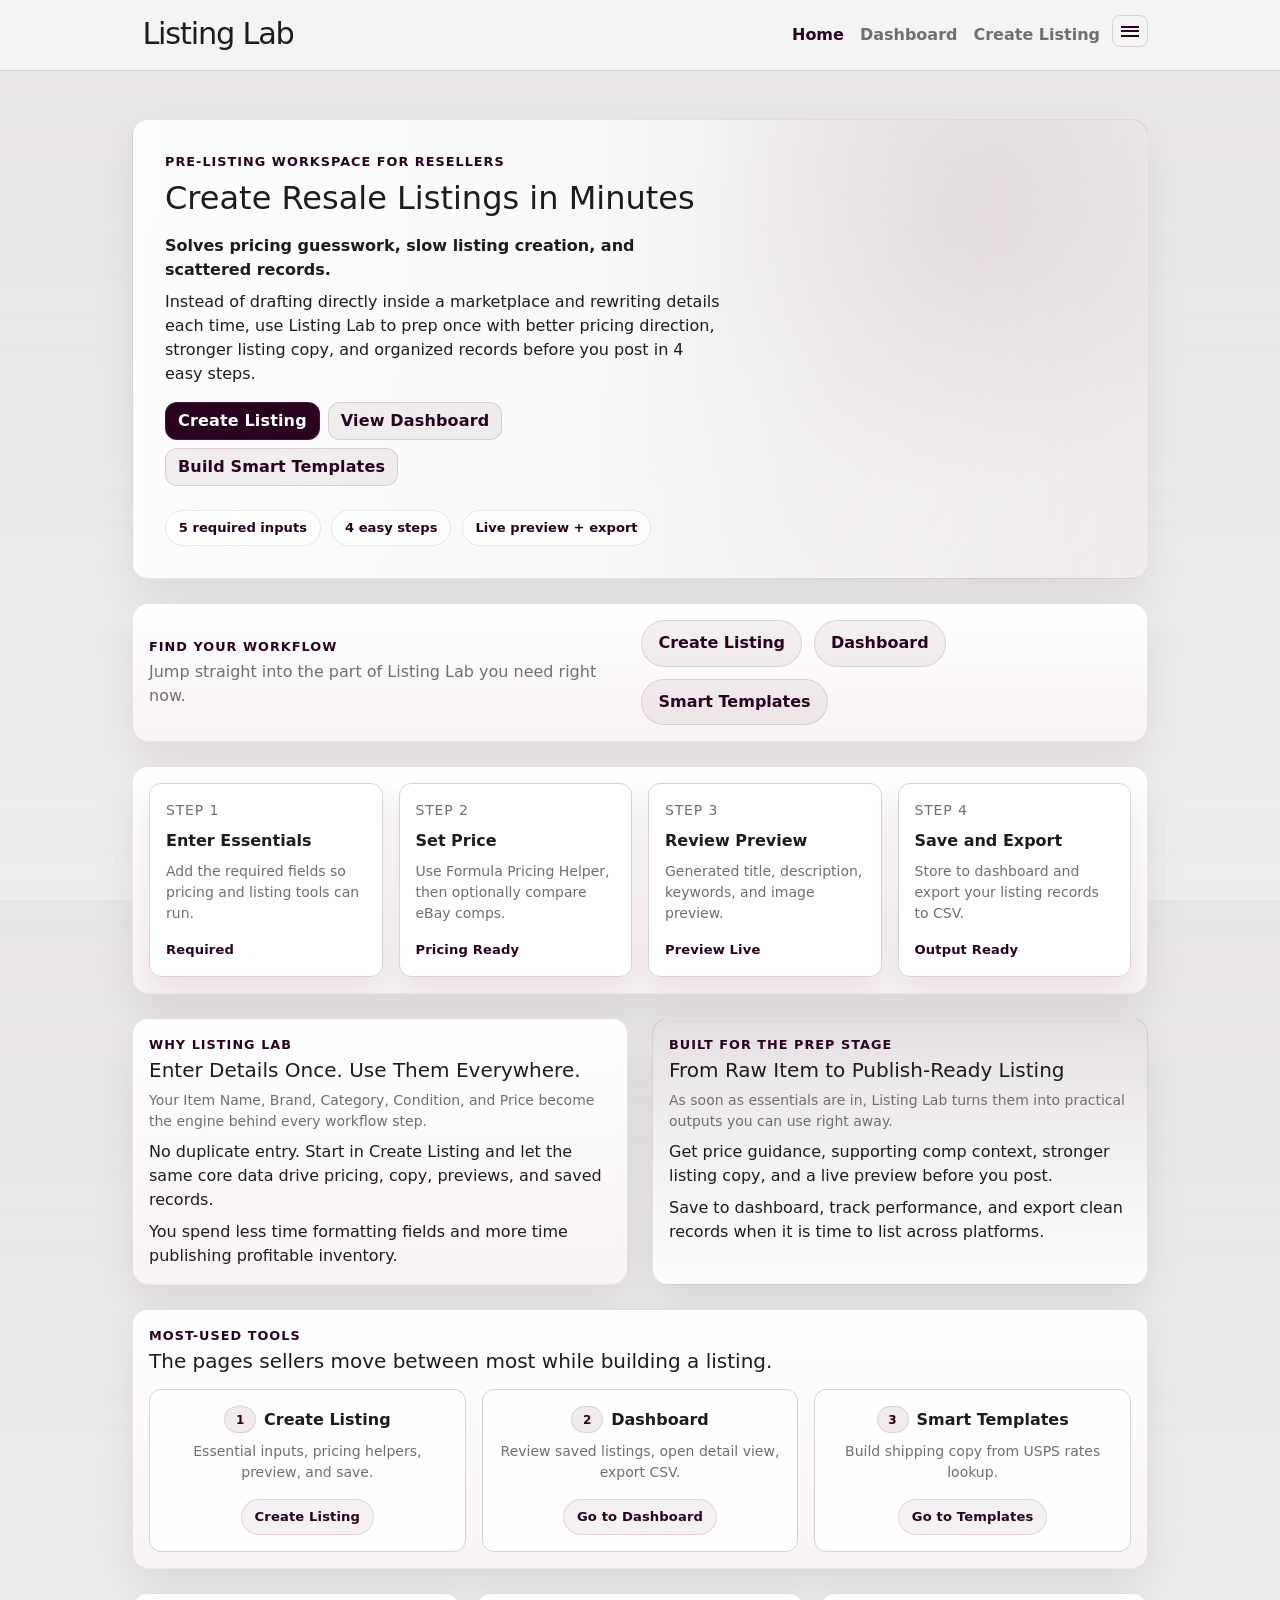
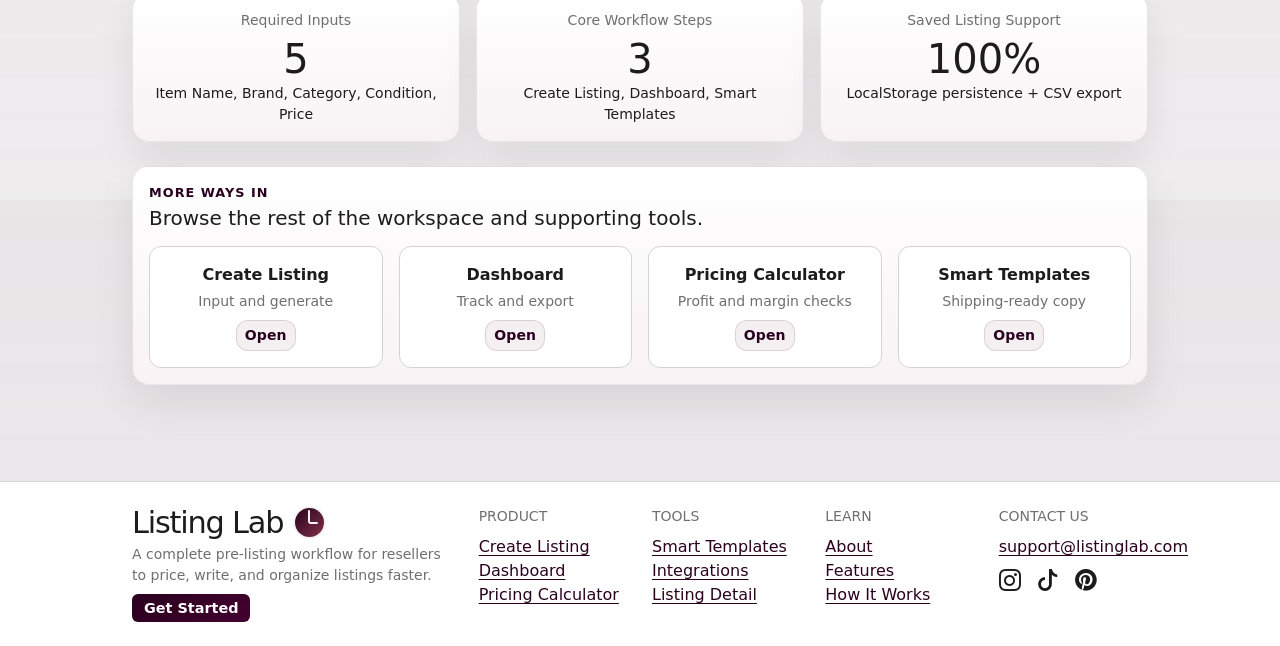
==== index.html @ 970cbafa "styling tweaks" ====
<!doctype html>
<html lang="en">
<head>
  <meta charset="utf-8" />
  <meta name="viewport" content="width=device-width, initial-scale=1" />
  <title>Listing Lab</title>
  <link
    href="https://cdn.jsdelivr.net/npm/bootstrap@5.3.3/dist/css/bootstrap.min.css"
    rel="stylesheet"
    integrity="sha384-QWTKZyjpPEjISv5WaRU9OFeRpok6YctnYmDr5pNlyT2bRjXh0JMhjY6hW+ALEwIH"
    crossorigin="anonymous"
  />
  <link rel="stylesheet" href="https://cdn.jsdelivr.net/npm/bootstrap-icons@1.11.3/font/bootstrap-icons.min.css" />
  <link rel="stylesheet" href="styles.css" />
</head>
<body class="home-page">
  <a class="skip-link" href="#main-content">Skip to main content</a>

  <nav class="navbar navbar-expand-lg bg-white border-bottom sticky-top">
    <div class="container">
      <button
        class="navbar-toggler"
        type="button"
        data-bs-toggle="collapse"
        data-bs-target="#primaryNav"
        aria-controls="primaryNav"
        aria-expanded="false"
        aria-label="Toggle navigation"
      >
        <span class="navbar-toggler-icon"></span>
      </button>
      <a class="navbar-brand" href="index.html" aria-label="Listing Lab home">
        <span class="brand-wordmark">Listing Lab</span>
      </a>
      <div class="collapse navbar-collapse" id="primaryNav">
        <ul class="navbar-nav ms-auto mb-2 mb-lg-0">
          <li class="nav-item"><a class="nav-link active" aria-current="page" href="index.html">Home</a></li>
          <li class="nav-item"><a class="nav-link" href="dashboard.html">Dashboard</a></li>
          <li class="nav-item"><a class="nav-link" href="new-listing.html">Create Listing</a></li>
          <li class="nav-item dropdown">
            <a class="nav-link dropdown-toggle menu-toggle" href="#" role="button" data-bs-toggle="dropdown" aria-expanded="false" aria-label="Open more pages" title="More pages">&#9776;</a>
            <ul class="dropdown-menu dropdown-menu-end">
              <li><a class="dropdown-item" href="about.html">About</a></li>
              <li><a class="dropdown-item" href="features.html">Features</a></li>
              <li><a class="dropdown-item" href="how-it-works.html">How It Works</a></li>
              <li><a class="dropdown-item" href="pricing.html">Pricing</a></li>
              <li><a class="dropdown-item" href="templates.html">Templates</a></li>
              <li><a class="dropdown-item" href="integrations.html">Integrations</a></li>
            </ul>
          </li>
        </ul>
      </div>
    </div>
  </nav>

  <main id="main-content" class="container py-4 py-md-5">
    <section class="card home-hero mb-4">
      <div class="card-body home-hero__body">
        <p class="home-hero__eyebrow mb-2">Pre-listing workspace for resellers</p>
        <h1 class="h2 mb-3">Create Resale Listings in Minutes</h1>
        <p class="fw-semibold mb-2">
          Solves pricing guesswork, slow listing creation, and scattered records.
        </p>
        <p class="mb-3">
          Instead of drafting directly inside a marketplace and rewriting details each time, use Listing Lab to prep once with better pricing direction, stronger listing copy, and organized records before you post in 4 easy steps.
        </p>
        <div class="d-flex flex-wrap gap-2">
          <a class="btn btn-dark" href="new-listing.html">Create Listing</a>
          <a class="btn btn-outline-secondary" href="dashboard.html">View Dashboard</a>
          <a class="btn btn-outline-secondary" href="templates.html">Build Smart Templates</a>
        </div>
        <div class="home-hero__meta mt-4">
          <span>5 required inputs</span>
          <span>4 easy steps</span>
          <span>Live preview + export</span>
        </div>
      </div>
    </section>

    <section class="card home-panel home-discover mb-4">
      <div class="card-body">
        <div class="d-flex flex-column flex-lg-row align-items-lg-center justify-content-between gap-3">
          <div>
            <p class="home-section-kicker mb-1">Find your workflow</p>
            <p class="mb-0 text-secondary">Jump straight into the part of Listing Lab you need right now.</p>
          </div>
          <div class="home-discover__links">
            <a class="home-discover__pill" href="new-listing.html">Create Listing</a>
            <a class="home-discover__pill" href="dashboard.html">Dashboard</a>
            <a class="home-discover__pill" href="templates.html">Smart Templates</a>
          </div>
        </div>
      </div>
    </section>

    <section class="card home-panel mb-4">
      <div class="card-body">
        <div class="row g-3 align-items-stretch">
          <div class="col-12 col-lg-3">
            <div class="home-workflow-card border rounded p-3 h-100 d-flex flex-column">
              <p class="home-workflow-kicker small text-secondary mb-2">Step 1</p>
              <p class="fw-semibold mb-2">Enter Essentials</p>
              <p class="small text-secondary mb-3">Add the required fields so pricing and listing tools can run.</p>
              <div class="home-workflow-note mt-auto" aria-label="Step 1 completion">
                <span>Required</span>
              </div>
            </div>
          </div>
          <div class="col-12 col-lg-3">
            <div class="home-workflow-card border rounded p-3 h-100 d-flex flex-column">
              <p class="home-workflow-kicker small text-secondary mb-2">Step 2</p>
              <p class="fw-semibold mb-2">Set Price</p>
              <p class="small text-secondary mb-3">Use Formula Pricing Helper, then optionally compare eBay comps.</p>
              <div class="home-workflow-note mt-auto" aria-label="Step 2 completion">
                <span>Pricing Ready</span>
              </div>
            </div>
          </div>
          <div class="col-12 col-lg-3">
            <div class="home-workflow-card border rounded p-3 h-100 d-flex flex-column">
              <p class="home-workflow-kicker small text-secondary mb-2">Step 3</p>
              <p class="fw-semibold mb-2">Review Preview</p>
              <p class="small text-secondary mb-3">Generated title, description, keywords, and image preview.</p>
              <div class="home-workflow-note mt-auto" aria-label="Step 3 completion">
                <span>Preview Live</span>
              </div>
            </div>
          </div>
          <div class="col-12 col-lg-3">
            <div class="home-workflow-card border rounded p-3 h-100 d-flex flex-column">
              <p class="home-workflow-kicker small text-secondary mb-2">Step 4</p>
              <p class="fw-semibold mb-2">Save and Export</p>
              <p class="small text-secondary mb-3">Store to dashboard and export your listing records to CSV.</p>
              <div class="home-workflow-note mt-auto" aria-label="Step 4 completion">
                <span>Output Ready</span>
              </div>
            </div>
          </div>
        </div>
      </div>
    </section>

    <section class="row g-4 mb-4">
      <div class="col-12 col-lg-6">
        <div class="card home-panel h-100">
          <div class="card-body">
            <p class="home-section-kicker mb-1">Why Listing Lab</p>
            <p class="h5 mb-2">Enter Details Once. Use Them Everywhere.</p>
            <p class="small text-secondary mb-2">Your Item Name, Brand, Category, Condition, and Price become the engine behind every workflow step.</p>
            <p class="mb-2">
              No duplicate entry. Start in Create Listing and let the same core data drive pricing, copy, previews, and saved records.
            </p>
            <p class="mb-0">
              You spend less time formatting fields and more time publishing profitable inventory.
            </p>
          </div>
        </div>
      </div>
      <div class="col-12 col-lg-6">
        <div class="card home-panel home-story h-100">
          <div class="card-body">
            <p class="home-section-kicker mb-1">Built for the prep stage</p>
            <p class="h5 mb-2">From Raw Item to Publish-Ready Listing</p>
            <p class="small text-secondary mb-2">As soon as essentials are in, Listing Lab turns them into practical outputs you can use right away.</p>
            <p class="mb-2">
              Get price guidance, supporting comp context, stronger listing copy, and a live preview before you post.
            </p>
            <p class="mb-0">
              Save to dashboard, track performance, and export clean records when it is time to list across platforms.
            </p>
          </div>
        </div>
      </div>
    </section>

    <section class="card home-panel mb-4">
      <div class="card-body">
        <div class="d-flex flex-column flex-lg-row align-items-lg-end justify-content-between gap-3 mb-3">
          <div>
            <p class="home-section-kicker mb-1">Most-used tools</p>
            <p class="h5 mb-0">The pages sellers move between most while building a listing.</p>
          </div>
        </div>
        <div class="row g-3">
          <div class="col-12 col-md-4">
            <div class="home-step-card border rounded p-3 h-100 d-flex flex-column">
              <div class="d-flex align-items-center gap-2 mb-2">
                <span class="home-step-badge badge rounded-pill">1</span>
                <p class="fw-semibold mb-0">Create Listing</p>
              </div>
              <p class="small text-secondary mb-3">Essential inputs, pricing helpers, preview, and save.</p>
              <a class="home-step-status mt-auto" href="new-listing.html">Create Listing</a>
            </div>
          </div>
          <div class="col-12 col-md-4">
            <div class="home-step-card border rounded p-3 h-100 d-flex flex-column">
              <div class="d-flex align-items-center gap-2 mb-2">
                <span class="home-step-badge badge rounded-pill">2</span>
                <p class="fw-semibold mb-0">Dashboard</p>
              </div>
              <p class="small text-secondary mb-3">Review saved listings, open detail view, export CSV.</p>
              <a class="home-step-status mt-auto" href="dashboard.html">Go to Dashboard</a>
            </div>
          </div>
          <div class="col-12 col-md-4">
            <div class="home-step-card border rounded p-3 h-100 d-flex flex-column">
              <div class="d-flex align-items-center gap-2 mb-2">
                <span class="home-step-badge badge rounded-pill">3</span>
                <p class="fw-semibold mb-0">Smart Templates</p>
              </div>
              <p class="small text-secondary mb-3">Build shipping copy from USPS rates lookup.</p>
              <a class="home-step-status mt-auto" href="templates.html">Go to Templates</a>
            </div>
          </div>
        </div>
      </div>
    </section>

    <section class="row g-3 mb-4">
      <div class="col-12 col-md-4">
        <div class="card home-panel h-100 text-center">
          <div class="card-body">
            <p class="small text-secondary mb-1">Required Inputs</p>
            <p class="display-6 mb-0">5</p>
            <p class="small mb-0">Item Name, Brand, Category, Condition, Price</p>
          </div>
        </div>
      </div>
      <div class="col-12 col-md-4">
        <div class="card home-panel h-100 text-center">
          <div class="card-body">
            <p class="small text-secondary mb-1">Core Workflow Steps</p>
            <p class="display-6 mb-0">3</p>
            <p class="small mb-0">Create Listing, Dashboard, Smart Templates</p>
          </div>
        </div>
      </div>
      <div class="col-12 col-md-4">
        <div class="card home-panel h-100 text-center">
          <div class="card-body">
            <p class="small text-secondary mb-1">Saved Listing Support</p>
            <p class="display-6 mb-0">100%</p>
            <p class="small mb-0">LocalStorage persistence + CSV export</p>
          </div>
        </div>
      </div>
    </section>

    <section class="card home-panel mb-4">
      <div class="card-body">
        <div class="d-flex flex-column flex-lg-row align-items-lg-end justify-content-between gap-3 mb-3">
          <div>
            <p class="home-section-kicker mb-1">More ways in</p>
            <p class="h5 mb-0">Browse the rest of the workspace and supporting tools.</p>
          </div>
        </div>
        <div class="row g-3 text-center">
          <div class="col-12 col-md-3">
            <div class="home-tool-card border rounded p-3 h-100">
              <p class="fw-semibold mb-1">Create Listing</p>
              <p class="small text-secondary mb-2">Input and generate</p>
              <a class="home-tool-card__cta btn btn-sm btn-outline-dark" href="new-listing.html">Open</a>
            </div>
          </div>
          <div class="col-12 col-md-3">
            <div class="home-tool-card border rounded p-3 h-100">
              <p class="fw-semibold mb-1">Dashboard</p>
              <p class="small text-secondary mb-2">Track and export</p>
              <a class="home-tool-card__cta btn btn-sm btn-outline-dark" href="dashboard.html">Open</a>
            </div>
          </div>
          <div class="col-12 col-md-3">
            <div class="home-tool-card border rounded p-3 h-100">
              <p class="fw-semibold mb-1">Pricing Calculator</p>
              <p class="small text-secondary mb-2">Profit and margin checks</p>
              <a class="home-tool-card__cta btn btn-sm btn-outline-dark" href="pricing.html">Open</a>
            </div>
          </div>
          <div class="col-12 col-md-3">
            <div class="home-tool-card border rounded p-3 h-100">
              <p class="fw-semibold mb-1">Smart Templates</p>
              <p class="small text-secondary mb-2">Shipping-ready copy</p>
              <a class="home-tool-card__cta btn btn-sm btn-outline-dark" href="templates.html">Open</a>
            </div>
          </div>
        </div>
      </div>
    </section>
  </main>

  <footer class="border-top bg-white py-4 mt-4">
    <div class="container">
      <div class="row g-4">
        <div class="col-12 col-lg-4">
          <p class="footer-brand mb-1">
            <span class="brand-lockup">
              <span class="brand-wordmark">Listing Lab</span>
              <span class="brand-mark" aria-hidden="true"></span>
            </span>
          </p>
          <p class="small text-secondary mb-0">A complete pre-listing workflow for resellers to price, write, and organize listings faster.</p>
          <a class="badge text-bg-dark mt-2 text-decoration-none" href="new-listing.html">Get Started</a>
        </div>
        <div class="col-6 col-lg-2">
          <p class="small text-uppercase text-secondary mb-2">Product</p>
          <ul class="list-unstyled mb-0">
            <li><a href="new-listing.html">Create Listing</a></li>
            <li><a href="dashboard.html">Dashboard</a></li>
            <li><a href="pricing.html">Pricing Calculator</a></li>
          </ul>
        </div>
        <div class="col-6 col-lg-2">
          <p class="small text-uppercase text-secondary mb-2">Tools</p>
          <ul class="list-unstyled mb-0">
            <li><a href="templates.html">Smart Templates</a></li>
            <li><a href="integrations.html">Integrations</a></li>
            <li><a href="listing.html">Listing Detail</a></li>
          </ul>
        </div>
        <div class="col-6 col-lg-2">
          <p class="small text-uppercase text-secondary mb-2">Learn</p>
          <ul class="list-unstyled mb-0">
            <li><a href="about.html">About</a></li>
            <li><a href="features.html">Features</a></li>
            <li><a href="how-it-works.html">How It Works</a></li>
          </ul>
        </div>
        <div class="col-6 col-lg-2">
          <p class="small text-uppercase text-secondary mb-2">Contact Us</p>
          <ul class="list-unstyled mb-0">
            <li><a href="mailto:support@listinglab.com">support@listinglab.com</a></li>
            <li class="fs-4" aria-label="Social media icons (not linked)"><span class="me-3" title="Instagram" aria-label="Instagram"><i class="bi bi-instagram"></i></span><span class="me-3" title="TikTok" aria-label="TikTok"><i class="bi bi-tiktok"></i></span><span title="Pinterest" aria-label="Pinterest"><i class="bi bi-pinterest"></i></span></li>
          </ul>
        </div>
      </div>
    </div>
  </footer>

  <script
    src="https://cdn.jsdelivr.net/npm/bootstrap@5.3.3/dist/js/bootstrap.bundle.min.js"
    integrity="sha384-YvpcrYf0tY3lHB60NNkmXc5s9fDVZLESaAA55NDzOxhy9GkcIdslK1eN7N6jIeHz"
    crossorigin="anonymous"
  ></script>
</body>
</html>
---- styles.css ----
* {
  box-sizing: border-box;
}

html,
body {
  height: 100%;
}

:root {
  --ll-bg: #eeeeee;
  --ll-panel: #f5f5f5;
  --ll-panel-soft: #f0f0f0;
  --ll-text: #1c1c1c;
  --ll-muted: #6f6f6f;
  --ll-line: #d6d2d2;
  --ll-accent: #2a001f;
  --ll-accent-strong: #43012f;
  --ll-warn: #8a5e1f;
  --ll-danger: #8f2e41;
  --ll-radius: 16px;
  --ll-shadow: 0 18px 40px rgba(0, 0, 0, 0.08);
  --bs-primary: #2a001f;
  --bs-primary-rgb: 42, 0, 31;
  --bs-link-color: #2a001f;
  --bs-link-hover-color: #43012f;
  --bs-focus-ring-color: rgba(42, 0, 31, 0.15);
  --bs-border-color: #d6d2d2;
  --bs-secondary-color: #6f6f6f;
  --bs-body-color: #1c1c1c;
  --bs-body-bg: #eeeeee;
  --bs-tertiary-bg: #f0f0f0;
  --bs-secondary-bg: #f5f5f5;
  --bs-emphasis-color: #1c1c1c;
  --bs-body-font-family: system-ui, -apple-system, BlinkMacSystemFont, "Segoe UI", sans-serif;
}

body {
  display: flex;
  flex-direction: column;
  min-height: 100vh;
  margin: 0;
  background: radial-gradient(1200px 800px at 20% 0%, #f7f7f7 0%, var(--ll-bg) 45%);
  color: var(--ll-text);
}

body.home-page {
  background:
    linear-gradient(rgba(238, 238, 238, 0.34), rgba(238, 238, 238, 0.44)),
    linear-gradient(rgba(42, 0, 31, 0.12), rgba(42, 0, 31, 0.08)),
    url("https://images.pexels.com/photos/17293347/pexels-photo-17293347.jpeg?auto=compress&cs=tinysrgb&w=1800") center top / cover fixed no-repeat;
}

main {
  flex: 1 0 auto;
}

body > footer {
  margin-top: auto !important;
}

a {
  color: var(--ll-accent);
  text-underline-offset: 0.16em;
}

a:hover {
  color: var(--ll-accent-strong);
}

.skip-link {
  position: absolute;
  left: 12px;
  top: -48px;
  z-index: 1050;
  padding: 0.5rem 0.75rem;
  background: #111;
  color: #fff;
  text-decoration: none;
  border-radius: 0.5rem;
}

.skip-link:focus {
  top: 12px;
}

.container {
  max-width: 1040px;
}

.brand-lockup {
  display: inline-flex;
  align-items: center;
  gap: 0.6rem;
}

.brand-wordmark {
  color: var(--ll-text);
  font-size: clamp(1.55rem, 1.1rem + 1vw, 2.1rem);
  font-weight: 500;
  line-height: 1;
  letter-spacing: -0.04em;
}

.brand-mark {
  position: relative;
  width: 2.05rem;
  height: 2.05rem;
  flex: 0 0 2.05rem;
  border-radius: 999px;
  border: 2px solid #f4f4f4;
  background: linear-gradient(135deg, var(--ll-accent), #7f3247);
}

.brand-mark::before,
.brand-mark::after {
  content: "";
  position: absolute;
  left: 50%;
  bottom: 50%;
  transform-origin: bottom center;
  background: #f4f4f4;
  border-radius: 999px;
}

.brand-mark::before {
  width: 2px;
  height: 0.78rem;
  transform: translateX(-50%);
}

.brand-mark::after {
  width: 2px;
  height: 0.56rem;
  transform: translateX(-50%) rotate(90deg);
}

.footer-brand {
  margin-bottom: 0;
}

.footer-brand .brand-wordmark {
  font-size: 1.9rem;
}

.navbar {
  background: rgba(245, 245, 245, 0.9) !important;
  backdrop-filter: blur(10px);
  border-bottom-color: var(--ll-line) !important;
  box-shadow: none;
}

.navbar .container {
  padding-top: 0.35rem;
  padding-bottom: 0.35rem;
}

.navbar .navbar-brand {
  color: var(--ll-text);
  text-decoration: none;
  margin-left: 0.65rem;
}

.navbar .nav-link {
  color: var(--ll-muted);
  font-weight: 600;
}

.navbar .nav-link:hover,
.navbar .nav-link:focus {
  color: var(--ll-accent);
}

.navbar .nav-link.active,
.navbar .nav-link.show,
.navbar .nav-link[aria-current="page"] {
  color: var(--ll-accent) !important;
}

.navbar-toggler {
  border-color: var(--ll-line);
  border-radius: 12px;
  padding: 0.45rem 0.65rem;
  margin-right: 0.65rem;
  margin-left: 0;
}

.navbar-toggler:focus {
  box-shadow: 0 0 0 0.22rem rgba(74, 15, 30, 0.12);
}

.dropdown-menu {
  border: 1px solid var(--ll-line);
  border-radius: 12px;
  padding: 0.55rem;
  background: #ffffff;
  box-shadow: var(--ll-shadow);
}

.dropdown-item {
  border-radius: 10px;
  color: var(--ll-text);
  font-weight: 500;
  padding: 0.55rem 0.75rem;
}

.dropdown-item:hover,
.dropdown-item:focus,
.navbar .dropdown-item.active,
.navbar .dropdown-item:active {
  color: var(--ll-accent);
  background: rgba(74, 15, 30, 0.06);
}

.card,
.table-responsive,
.accordion-item,
.list-group,
.modal-content {
  border: 1px solid var(--ll-line);
  border-radius: var(--ll-radius);
  background: #ffffff;
  box-shadow: var(--ll-shadow);
}

.card {
  overflow: hidden;
}

.home-hero {
  position: relative;
  min-height: 25rem;
  border-color: rgba(74, 15, 30, 0.1);
  background:
    linear-gradient(90deg, rgba(255, 255, 255, 0.94) 0%, rgba(255, 255, 255, 0.86) 46%, rgba(255, 255, 255, 0.52) 70%, rgba(255, 255, 255, 0.2) 100%),
    radial-gradient(circle at 82% 22%, rgba(74, 15, 30, 0.12) 0%, rgba(74, 15, 30, 0) 30%),
    linear-gradient(120deg, rgba(42, 0, 31, 0.12) 54%, rgba(42, 0, 31, 0.04) 78%, rgba(42, 0, 31, 0) 100%),
    url("https://images.pexels.com/photos/8989864/pexels-photo-8989864.jpeg?auto=compress&cs=tinysrgb&w=1200") right 4% center / 34% auto no-repeat,
    url("https://images.pexels.com/photos/29854185/pexels-photo-29854185.jpeg?auto=compress&cs=tinysrgb&w=1200") right 31% bottom 18% / 12% auto no-repeat,
    linear-gradient(135deg, #f7f7f7 0%, #ece7e6 100%);
}

.home-hero__body {
  position: relative;
  z-index: 1;
  display: flex;
  flex-direction: column;
  justify-content: center;
  min-height: 25rem;
  max-width: 39rem;
  padding: 2rem;
}

.home-hero__eyebrow,
.home-section-kicker {
  color: var(--ll-accent);
  font-size: 0.8rem;
  font-weight: 700;
  letter-spacing: 0.08em;
  text-transform: uppercase;
}

.home-hero__meta {
  display: flex;
  flex-wrap: wrap;
  gap: 0.65rem;
}

.home-hero__meta span {
  display: inline-flex;
  align-items: center;
  padding: 0.45rem 0.8rem;
  border-radius: 999px;
  background: rgba(255, 255, 255, 0.78);
  border: 1px solid rgba(74, 15, 30, 0.1);
  color: var(--ll-accent);
  font-size: 0.82rem;
  font-weight: 600;
}

.home-panel {
  background: linear-gradient(180deg, rgba(255, 255, 255, 0.97) 0%, rgba(248, 242, 244, 0.97) 100%) !important;
  border-color: rgba(74, 15, 30, 0.1);
}

.home-discover__links {
  display: flex;
  flex-wrap: wrap;
  gap: 0.75rem;
}

.home-discover__pill {
  display: inline-flex;
  align-items: center;
  justify-content: center;
  min-height: 2.5rem;
  padding: 0.65rem 1rem;
  border-radius: 999px;
  background: rgba(74, 15, 30, 0.06);
  border: 1px solid rgba(74, 15, 30, 0.12);
  color: var(--ll-accent);
  font-weight: 600;
  text-decoration: none;
}

.home-discover__pill:hover,
.home-discover__pill:focus {
  background: rgba(74, 15, 30, 0.1);
  color: var(--ll-accent-strong);
}

.home-story {
  background:
    linear-gradient(180deg, rgba(255, 255, 255, 0.28) 0%, rgba(255, 255, 255, 0.9) 100%),
    linear-gradient(rgba(42, 0, 31, 0.08), rgba(42, 0, 31, 0.04)),
    url("https://images.pexels.com/photos/8989864/pexels-photo-8989864.jpeg?auto=compress&cs=tinysrgb&w=1200") center center / cover no-repeat !important;
}

.home-workflow-card {
  background: rgba(255, 255, 255, 0.96) !important;
  border-color: rgba(74, 15, 30, 0.12) !important;
  box-shadow: 0 14px 28px rgba(74, 15, 30, 0.08);
}

.home-workflow-kicker {
  letter-spacing: 0.06em;
  text-transform: uppercase;
}

.home-workflow-note {
  color: var(--ll-accent);
  font-size: 0.82rem;
  font-weight: 600;
  letter-spacing: 0.01em;
}

.home-step-card {
  background: rgba(255, 255, 255, 0.9) !important;
  text-align: center;
  align-items: center;
}

.home-step-badge {
  min-width: 2rem;
  padding: 0.4rem 0.65rem;
  background: rgba(74, 15, 30, 0.08) !important;
  color: var(--ll-accent) !important;
  border: 1px solid rgba(74, 15, 30, 0.12);
}

.home-step-status {
  display: inline-flex;
  align-items: center;
  align-self: center;
  min-height: 2rem;
  padding: 0.45rem 0.8rem;
  border-radius: 999px;
  border: 1px solid rgba(74, 15, 30, 0.12);
  background: rgba(74, 15, 30, 0.05);
  color: var(--ll-accent);
  font-size: 0.82rem;
  font-weight: 600;
  letter-spacing: 0.01em;
  text-decoration: none;
}

.card .border,
.border.rounded,
.rounded.border {
  border-color: var(--ll-line) !important;
  border-radius: 12px !important;
  background: #ffffff;
  transition: background-color 0.18s ease, border-color 0.18s ease, box-shadow 0.18s ease, transform 0.18s ease;
}

.card .border:hover,
.card .border:focus-within,
.border.rounded:hover,
.border.rounded:focus-within,
.rounded.border:hover,
.rounded.border:focus-within {
  background: rgba(74, 15, 30, 0.04);
  border-color: rgba(74, 15, 30, 0.14) !important;
  box-shadow: 0 10px 24px rgba(74, 15, 30, 0.06);
}

.card.bg-light,
.bg-light {
  background: var(--ll-panel-soft) !important;
}

.btn {
  border-radius: 12px;
  font-weight: 700;
  letter-spacing: 0.01em;
}

.btn-dark,
.btn-primary {
  border: 1px solid rgba(255, 255, 255, 0.1);
  background: var(--ll-accent);
  color: #ffffff;
}

.btn-dark:hover,
.btn-dark:focus,
.btn-primary:hover,
.btn-primary:focus {
  background: var(--ll-accent-strong);
  border-color: var(--ll-accent-strong);
  color: #ffffff;
}

.btn-outline-secondary,
.btn-outline-dark,
.btn-outline-primary {
  background: rgba(74, 15, 30, 0.06);
  color: var(--ll-accent);
  border-color: rgba(74, 15, 30, 0.14);
}

.btn-outline-secondary:hover,
.btn-outline-secondary:focus,
.btn-outline-dark:hover,
.btn-outline-dark:focus,
.btn-outline-primary:hover,
.btn-outline-primary:focus {
  background: rgba(74, 15, 30, 0.1);
  color: var(--ll-accent-strong);
  border-color: rgba(74, 15, 30, 0.2);
}

.badge.text-bg-dark {
  background: linear-gradient(135deg, var(--ll-accent), var(--ll-accent-strong)) !important;
}

.badge.text-bg-light {
  background: #ffffff !important;
  color: var(--ll-text) !important;
  border-color: var(--ll-line) !important;
}

.form-control,
.form-select {
  border: 1px solid var(--ll-line);
  border-radius: 12px;
  background: #ffffff;
  color: var(--ll-text);
  padding-top: 0.72rem;
  padding-bottom: 0.72rem;
}

#listingForm .form-label {
  color: var(--ll-accent);
}

.form-control::placeholder {
  color: #8a8686;
}

.form-control.is-filled,
.form-select.is-filled,
textarea.form-control.is-filled {
  background: var(--ll-panel);
  color: var(--ll-text);
}

.form-control:focus,
.form-select:focus {
  border-color: rgba(42, 0, 31, 0.35);
  box-shadow: 0 0 0 4px rgba(42, 0, 31, 0.08);
  background: #ffffff;
}

input:-webkit-autofill,
input:-webkit-autofill:hover,
input:-webkit-autofill:focus,
textarea:-webkit-autofill,
textarea:-webkit-autofill:hover,
textarea:-webkit-autofill:focus,
select:-webkit-autofill,
select:-webkit-autofill:hover,
select:-webkit-autofill:focus {
  -webkit-text-fill-color: var(--ll-text);
  -webkit-box-shadow: 0 0 0 1000px var(--ll-panel) inset;
  transition: background-color 9999s ease-out 0s;
}

.form-text,
.text-secondary,
.small.text-secondary {
  color: var(--ll-muted) !important;
}

.text-danger {
  color: var(--ll-danger) !important;
}

.progress {
  background: rgba(0, 0, 0, 0.08);
  border-radius: 999px;
}

.progress-bar {
  background: linear-gradient(90deg, var(--ll-accent), var(--ll-accent-strong));
}

#completenessBarTrack {
  height: 1.05rem;
  border: 1px solid var(--ll-line);
  background-color: #f1f3f5;
}

#completenessBar {
  background:
    linear-gradient(90deg, #2a001f 0%, #43012f 45%, #5a1b56 78%, #7a4fb6 100%);
  box-shadow:
    inset 0 1px 0 rgba(255, 255, 255, 0.22),
    0 0 18px rgba(90, 27, 86, 0.18);
}

.table {
  --bs-table-bg: transparent;
  --bs-table-striped-bg: rgba(74, 15, 30, 0.035);
  --bs-table-hover-bg: rgba(74, 15, 30, 0.06);
  margin-bottom: 0;
}

.table thead th {
  border-bottom-color: var(--ll-line);
  color: var(--ll-muted);
  font-size: 0.78rem;
  font-weight: 700;
  letter-spacing: 0.04em;
  text-transform: uppercase;
}

.table td,
.table th {
  border-color: var(--ll-line);
}

footer {
  background: transparent !important;
  border-top-color: transparent !important;
}

footer .badge.text-bg-dark {
  font-size: 0.9rem;
  padding: 0.45rem 0.75rem;
}

footer li[aria-label="Social media icons (not linked)"] {
  font-size: 1.35rem !important;
  margin-top: 0.35rem;
}

.placeholder-photo {
  position: relative;
  width: 100%;
  min-height: 190px;
  border: 1px dashed rgba(122, 31, 51, 0.35);
  border-radius: 12px;
  background: rgba(122, 31, 51, 0.06);
  display: flex;
  align-items: center;
  justify-content: center;
  overflow: hidden;
}

.placeholder-photo img {
  width: 100%;
  height: 100%;
  object-fit: cover;
}

.preview-guide-image {
  display: block;
  width: 100%;
  height: 100%;
  object-fit: cover;
  filter: grayscale(100%);
}

.placeholder-photo.has-image .preview-initials,
.placeholder-photo.has-image .preview-guide-image,
.placeholder-photo.has-image .preview-guidance {
  display: none;
}

.preview-initials {
  display: inline-flex;
  align-items: center;
  justify-content: center;
  min-width: 56px;
  height: 56px;
  border-radius: 999px;
  font-weight: 700;
  background: linear-gradient(135deg, var(--ll-accent), #7f3247);
  color: #fff;
}

.preview-guidance {
  position: absolute;
  bottom: 0.4rem;
  left: 0.5rem;
  right: 0.5rem;
  font-size: 0.75rem;
  color: var(--ll-muted);
  text-align: center;
}

.preview-guidance-wrap {
  position: relative;
  width: 100%;
  height: 100%;
  padding: 0.55rem 0.8rem;
  display: flex;
  flex-direction: column;
  justify-content: center;
  align-items: center;
}

.preview-guidance-title {
  position: relative;
  z-index: 1;
  text-align: center;
  font-weight: 700;
  font-size: 1.25rem;
  color: var(--ll-text);
}

.preview-guidance-list {
  position: relative;
  z-index: 1;
  width: 100%;
  max-width: 320px;
  margin: 0 auto;
  padding-left: 0;
  list-style-position: inside;
  color: #495057;
  font-size: 0.95rem;
  line-height: 1.35;
  text-align: center;
}

.preview-guidance-icon {
  position: absolute;
  inset: 0;
  display: flex;
  align-items: center;
  justify-content: center;
  width: 100%;
  height: 100%;
  font-size: clamp(9rem, 30vw, 16rem);
  line-height: 1;
  color: var(--ll-accent);
  opacity: 0.06;
  pointer-events: none;
}

.preview-photo-grid {
  display: grid;
  grid-template-columns: 1fr !important;
  gap: 0.5rem;
  width: 100%;
}

.preview-photo-grid .placeholder-photo {
  width: 100%;
  min-width: 100%;
  max-width: 100%;
  flex: 0 0 100%;
}

pre {
  white-space: pre-wrap;
  word-break: break-word;
}

#exportPreview {
  min-height: 300px;
  background: var(--ll-panel-soft);
  color: var(--ll-text);
}

.navbar .menu-toggle {
  position: relative;
  display: inline-flex;
  align-items: center;
  justify-content: center;
  width: 2.25rem;
  height: 2rem;
  font-size: 0;
  line-height: 1;
  color: transparent;
  border: 1px solid var(--ll-line);
  border-radius: 0.5rem;
  padding: 0;
  margin-left: 0.25rem;
  text-decoration: none;
}

.navbar .menu-toggle::before {
  content: "";
  display: block;
  width: 1.2rem;
  height: 0.7rem;
  border-top: 2px solid var(--ll-accent);
  border-bottom: 2px solid var(--ll-accent);
  background: linear-gradient(var(--ll-accent), var(--ll-accent)) center / 100% 2px no-repeat;
}

.navbar .menu-toggle:hover,
.navbar .menu-toggle:focus {
  background-color: rgba(74, 15, 30, 0.05);
  border-color: rgba(74, 15, 30, 0.18);
}

.navbar .menu-toggle::after {
  display: none;
}

.home-tool-card {
  display: flex;
  flex-direction: column;
}

.home-tool-card__cta {
  margin-top: auto;
  align-self: center;
}

@media (max-width: 991.98px) {
  .navbar .container {
    justify-content: flex-start;
  }

  .navbar .navbar-brand {
    margin-left: 0;
    margin-right: auto;
  }

  .navbar .menu-toggle {
    width: auto;
    height: auto;
    border: 0;
    border-radius: 0;
    padding: 0.5rem 0;
    margin-left: 0;
    background: transparent;
  }

  .navbar .menu-toggle::before {
    width: 0.55rem;
    height: 0.55rem;
    border: 0;
    border-right: 2px solid var(--ll-accent);
    border-bottom: 2px solid var(--ll-accent);
    background: none;
    transform: rotate(45deg) translateY(-1px);
  }
}

@media (max-width: 767.98px) {
  .card,
  .table-responsive {
    border-radius: 14px;
  }

  .navbar .container {
    padding-top: 0.2rem;
    padding-bottom: 0.2rem;
  }

  .brand-wordmark {
    font-size: 1.6rem;
  }

  .home-hero {
    min-height: auto;
    background:
      linear-gradient(180deg, rgba(255, 255, 255, 0.93) 0%, rgba(255, 255, 255, 0.86) 52%, rgba(255, 255, 255, 0.76) 100%),
      radial-gradient(circle at 84% 18%, rgba(74, 15, 30, 0.12) 0%, rgba(74, 15, 30, 0) 24%),
      linear-gradient(150deg, rgba(42, 0, 31, 0.1) 54%, rgba(42, 0, 31, 0.03) 82%, rgba(42, 0, 31, 0) 100%),
      url("https://images.pexels.com/photos/8989864/pexels-photo-8989864.jpeg?auto=compress&cs=tinysrgb&w=1200") right -1rem top 1.1rem / 46% auto no-repeat,
      url("https://images.pexels.com/photos/29854185/pexels-photo-29854185.jpeg?auto=compress&cs=tinysrgb&w=1200") right 28% bottom 1rem / 18% auto no-repeat,
      linear-gradient(135deg, #f7f7f7 0%, #ece7e6 100%);
  }

  .home-hero__body {
    min-height: 22rem;
    max-width: none;
    padding: 1.5rem;
  }
}
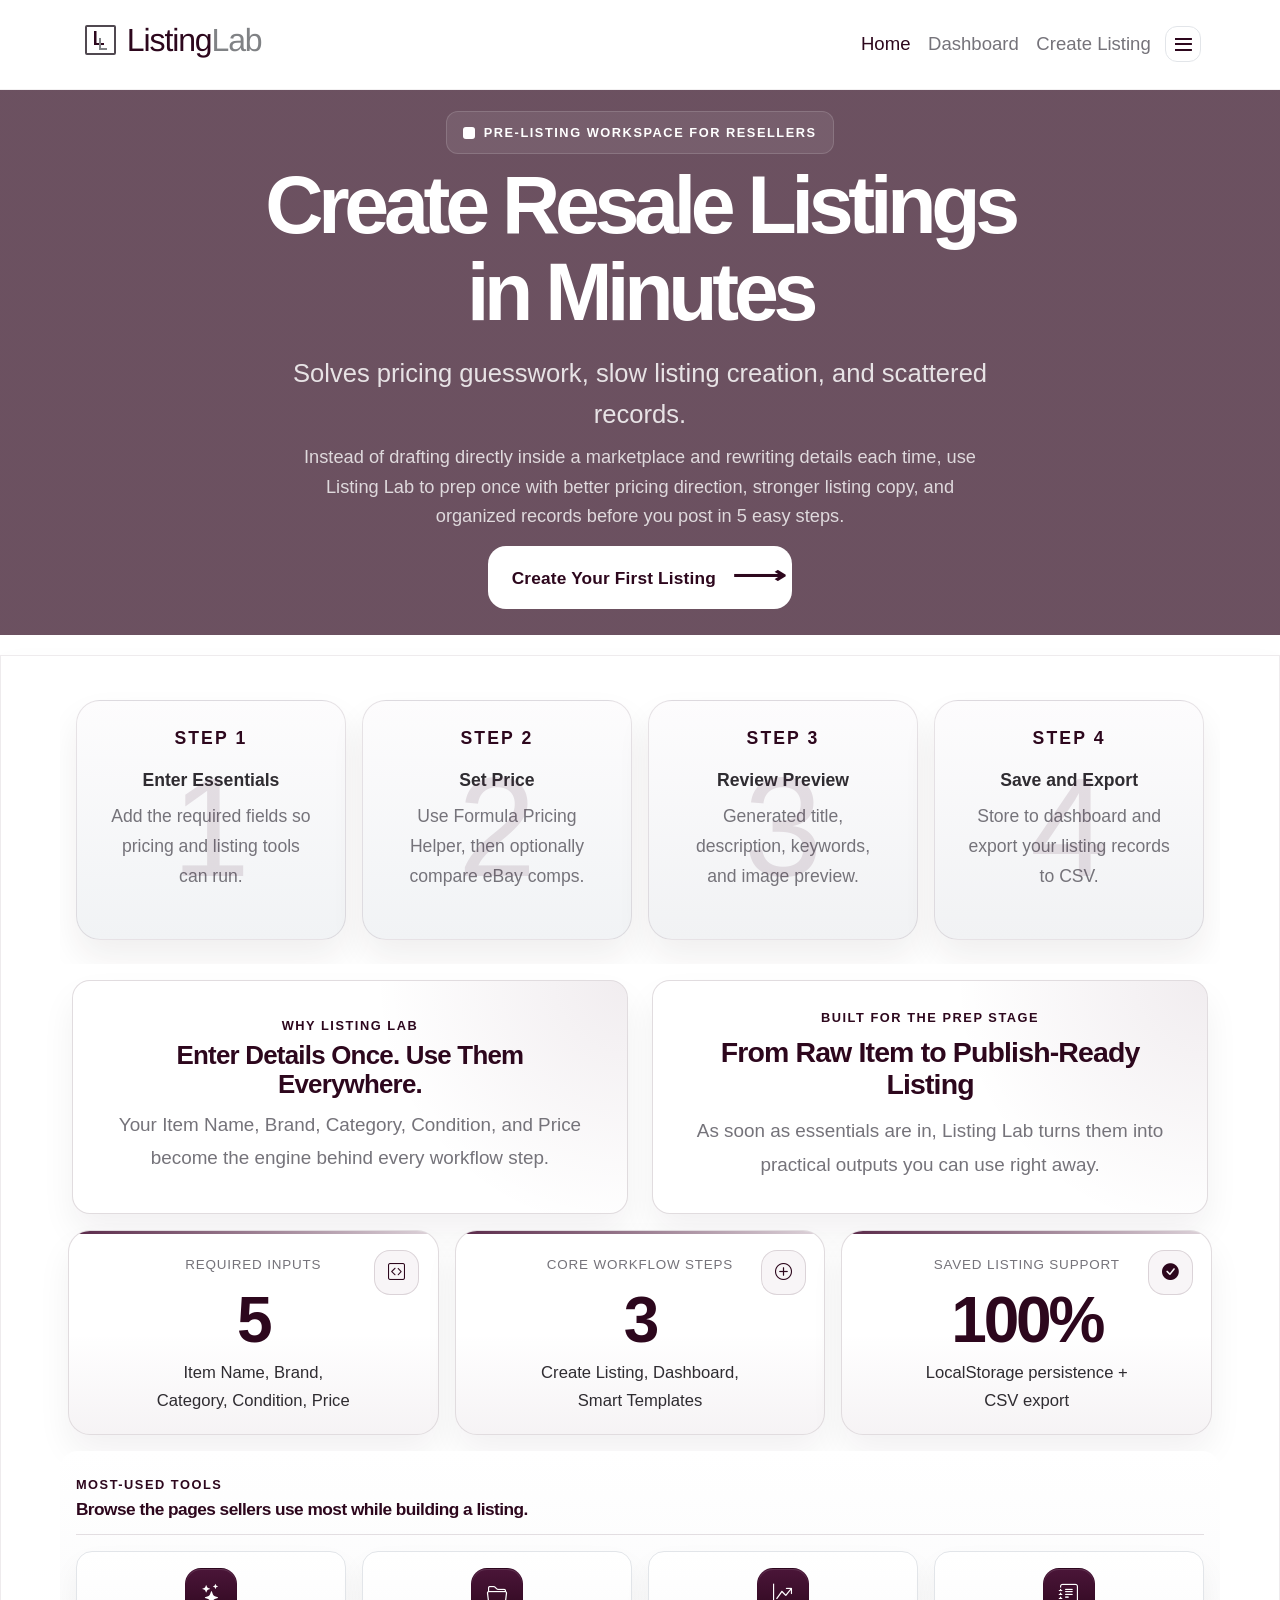
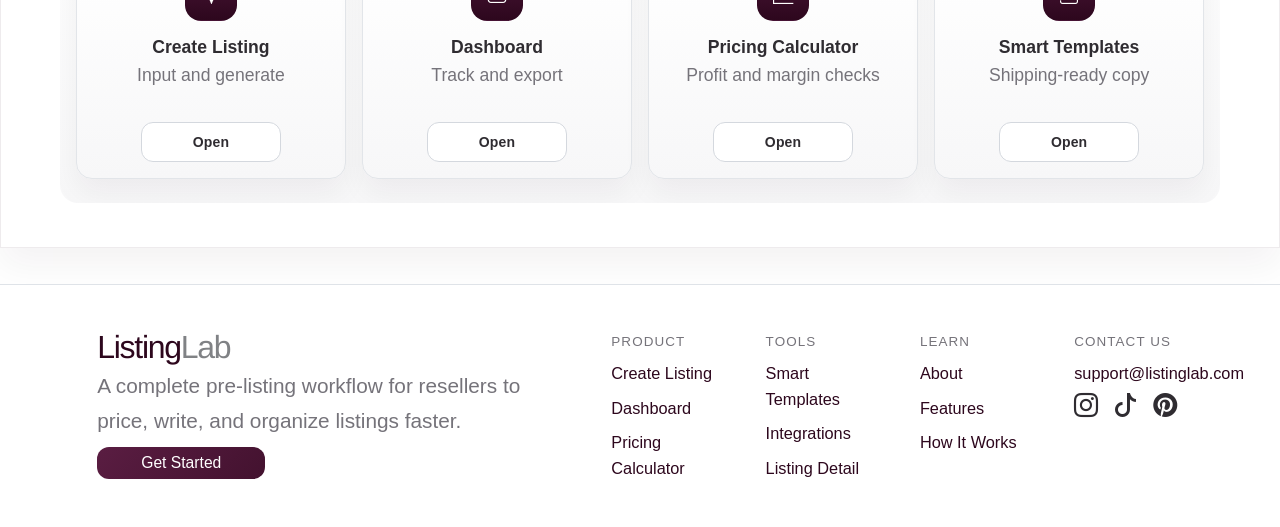
==== commit f8024286: "styling" ====
--- a/index.html
+++ b/index.html
@@ -11,6 +11,7 @@
     crossorigin="anonymous"
   />
   <link rel="stylesheet" href="https://cdn.jsdelivr.net/npm/bootstrap-icons@1.11.3/font/bootstrap-icons.min.css" />
+  <link rel="icon" type="image/svg+xml" href="favicon.svg" />
   <link rel="stylesheet" href="styles.css" />
 </head>
 <body class="home-page">
@@ -30,7 +31,10 @@
         <span class="navbar-toggler-icon"></span>
       </button>
       <a class="navbar-brand" href="index.html" aria-label="Listing Lab home">
-        <span class="brand-wordmark">Listing Lab</span>
+        <span class="brand-lockup">
+          <span class="brand-mark" aria-hidden="true"></span>
+          <span class="brand-wordmark"><span class="brand-wordmark__listing">Listing</span><span class="brand-wordmark__lab">Lab</span></span>
+        </span>
       </a>
       <div class="collapse navbar-collapse" id="primaryNav">
         <ul class="navbar-nav ms-auto mb-2 mb-lg-0">
@@ -62,276 +66,190 @@
           Solves pricing guesswork, slow listing creation, and scattered records.
         </p>
         <p class="mb-3">
-          Instead of drafting directly inside a marketplace and rewriting details each time, use Listing Lab to prep once with better pricing direction, stronger listing copy, and organized records before you post in 4 easy steps.
+          Instead of drafting directly inside a marketplace and rewriting details each time, use Listing Lab to prep once with better pricing direction, stronger listing copy, and organized records before you post in 5 easy steps.
         </p>
         <div class="d-flex flex-wrap gap-2">
-          <a class="btn btn-dark" href="new-listing.html">Create Listing</a>
-          <a class="btn btn-outline-secondary" href="dashboard.html">View Dashboard</a>
-          <a class="btn btn-outline-secondary" href="templates.html">Build Smart Templates</a>
-        </div>
-        <div class="home-hero__meta mt-4">
-          <span>5 required inputs</span>
-          <span>4 easy steps</span>
-          <span>Live preview + export</span>
+          <a class="btn btn-dark" href="new-listing.html">Create Your First Listing <span class="hero-cta-arrow" aria-hidden="true">&longrightarrow;</span></a>
         </div>
       </div>
     </section>
 
-    <section class="card home-panel home-discover mb-4">
-      <div class="card-body">
-        <div class="d-flex flex-column flex-lg-row align-items-lg-center justify-content-between gap-3">
-          <div>
-            <p class="home-section-kicker mb-1">Find your workflow</p>
-            <p class="mb-0 text-secondary">Jump straight into the part of Listing Lab you need right now.</p>
-          </div>
-          <div class="home-discover__links">
-            <a class="home-discover__pill" href="new-listing.html">Create Listing</a>
-            <a class="home-discover__pill" href="dashboard.html">Dashboard</a>
-            <a class="home-discover__pill" href="templates.html">Smart Templates</a>
-          </div>
-        </div>
-      </div>
-    </section>
-
-    <section class="card home-panel mb-4">
-      <div class="card-body">
-        <div class="row g-3 align-items-stretch">
-          <div class="col-12 col-lg-3">
-            <div class="home-workflow-card border rounded p-3 h-100 d-flex flex-column">
-              <p class="home-workflow-kicker small text-secondary mb-2">Step 1</p>
-              <p class="fw-semibold mb-2">Enter Essentials</p>
-              <p class="small text-secondary mb-3">Add the required fields so pricing and listing tools can run.</p>
-              <div class="home-workflow-note mt-auto" aria-label="Step 1 completion">
-                <span>Required</span>
-              </div>
-            </div>
-          </div>
-          <div class="col-12 col-lg-3">
-            <div class="home-workflow-card border rounded p-3 h-100 d-flex flex-column">
-              <p class="home-workflow-kicker small text-secondary mb-2">Step 2</p>
-              <p class="fw-semibold mb-2">Set Price</p>
-              <p class="small text-secondary mb-3">Use Formula Pricing Helper, then optionally compare eBay comps.</p>
-              <div class="home-workflow-note mt-auto" aria-label="Step 2 completion">
-                <span>Pricing Ready</span>
-              </div>
-            </div>
-          </div>
-          <div class="col-12 col-lg-3">
-            <div class="home-workflow-card border rounded p-3 h-100 d-flex flex-column">
-              <p class="home-workflow-kicker small text-secondary mb-2">Step 3</p>
-              <p class="fw-semibold mb-2">Review Preview</p>
-              <p class="small text-secondary mb-3">Generated title, description, keywords, and image preview.</p>
-              <div class="home-workflow-note mt-auto" aria-label="Step 3 completion">
-                <span>Preview Live</span>
-              </div>
-            </div>
-          </div>
-          <div class="col-12 col-lg-3">
-            <div class="home-workflow-card border rounded p-3 h-100 d-flex flex-column">
-              <p class="home-workflow-kicker small text-secondary mb-2">Step 4</p>
-              <p class="fw-semibold mb-2">Save and Export</p>
-              <p class="small text-secondary mb-3">Store to dashboard and export your listing records to CSV.</p>
-              <div class="home-workflow-note mt-auto" aria-label="Step 4 completion">
-                <span>Output Ready</span>
-              </div>
-            </div>
-          </div>
-        </div>
-      </div>
-    </section>
-
-    <section class="row g-4 mb-4">
-      <div class="col-12 col-lg-6">
-        <div class="card home-panel h-100">
-          <div class="card-body">
-            <p class="home-section-kicker mb-1">Why Listing Lab</p>
-            <p class="h5 mb-2">Enter Details Once. Use Them Everywhere.</p>
-            <p class="small text-secondary mb-2">Your Item Name, Brand, Category, Condition, and Price become the engine behind every workflow step.</p>
-            <p class="mb-2">
-              No duplicate entry. Start in Create Listing and let the same core data drive pricing, copy, previews, and saved records.
-            </p>
-            <p class="mb-0">
-              You spend less time formatting fields and more time publishing profitable inventory.
-            </p>
-          </div>
-        </div>
-      </div>
-      <div class="col-12 col-lg-6">
-        <div class="card home-panel home-story h-100">
-          <div class="card-body">
-            <p class="home-section-kicker mb-1">Built for the prep stage</p>
-            <p class="h5 mb-2">From Raw Item to Publish-Ready Listing</p>
-            <p class="small text-secondary mb-2">As soon as essentials are in, Listing Lab turns them into practical outputs you can use right away.</p>
-            <p class="mb-2">
-              Get price guidance, supporting comp context, stronger listing copy, and a live preview before you post.
-            </p>
-            <p class="mb-0">
-              Save to dashboard, track performance, and export clean records when it is time to list across platforms.
-            </p>
-          </div>
-        </div>
-      </div>
-    </section>
-
-    <section class="card home-panel mb-4">
-      <div class="card-body">
-        <div class="d-flex flex-column flex-lg-row align-items-lg-end justify-content-between gap-3 mb-3">
-          <div>
-            <p class="home-section-kicker mb-1">Most-used tools</p>
-            <p class="h5 mb-0">The pages sellers move between most while building a listing.</p>
-          </div>
-        </div>
-        <div class="row g-3">
-          <div class="col-12 col-md-4">
-            <div class="home-step-card border rounded p-3 h-100 d-flex flex-column">
-              <div class="d-flex align-items-center gap-2 mb-2">
-                <span class="home-step-badge badge rounded-pill">1</span>
-                <p class="fw-semibold mb-0">Create Listing</p>
-              </div>
-              <p class="small text-secondary mb-3">Essential inputs, pricing helpers, preview, and save.</p>
-              <a class="home-step-status mt-auto" href="new-listing.html">Create Listing</a>
-            </div>
-          </div>
-          <div class="col-12 col-md-4">
-            <div class="home-step-card border rounded p-3 h-100 d-flex flex-column">
-              <div class="d-flex align-items-center gap-2 mb-2">
-                <span class="home-step-badge badge rounded-pill">2</span>
-                <p class="fw-semibold mb-0">Dashboard</p>
-              </div>
-              <p class="small text-secondary mb-3">Review saved listings, open detail view, export CSV.</p>
-              <a class="home-step-status mt-auto" href="dashboard.html">Go to Dashboard</a>
-            </div>
-          </div>
-          <div class="col-12 col-md-4">
-            <div class="home-step-card border rounded p-3 h-100 d-flex flex-column">
-              <div class="d-flex align-items-center gap-2 mb-2">
-                <span class="home-step-badge badge rounded-pill">3</span>
-                <p class="fw-semibold mb-0">Smart Templates</p>
-              </div>
-              <p class="small text-secondary mb-3">Build shipping copy from USPS rates lookup.</p>
-              <a class="home-step-status mt-auto" href="templates.html">Go to Templates</a>
-            </div>
-          </div>
-        </div>
-      </div>
-    </section>
-
-    <section class="row g-3 mb-4">
-      <div class="col-12 col-md-4">
-        <div class="card home-panel h-100 text-center">
-          <div class="card-body">
-            <p class="small text-secondary mb-1">Required Inputs</p>
-            <p class="display-6 mb-0">5</p>
-            <p class="small mb-0">Item Name, Brand, Category, Condition, Price</p>
-          </div>
-        </div>
-      </div>
-      <div class="col-12 col-md-4">
-        <div class="card home-panel h-100 text-center">
-          <div class="card-body">
-            <p class="small text-secondary mb-1">Core Workflow Steps</p>
-            <p class="display-6 mb-0">3</p>
-            <p class="small mb-0">Create Listing, Dashboard, Smart Templates</p>
-          </div>
-        </div>
-      </div>
-      <div class="col-12 col-md-4">
-        <div class="card home-panel h-100 text-center">
-          <div class="card-body">
-            <p class="small text-secondary mb-1">Saved Listing Support</p>
-            <p class="display-6 mb-0">100%</p>
-            <p class="small mb-0">LocalStorage persistence + CSV export</p>
-          </div>
-        </div>
-      </div>
-    </section>
-
-    <section class="card home-panel mb-4">
-      <div class="card-body">
-        <div class="d-flex flex-column flex-lg-row align-items-lg-end justify-content-between gap-3 mb-3">
-          <div>
-            <p class="home-section-kicker mb-1">More ways in</p>
-            <p class="h5 mb-0">Browse the rest of the workspace and supporting tools.</p>
-          </div>
-        </div>
-        <div class="row g-3 text-center">
-          <div class="col-12 col-md-3">
-            <div class="home-tool-card border rounded p-3 h-100">
-              <p class="fw-semibold mb-1">Create Listing</p>
-              <p class="small text-secondary mb-2">Input and generate</p>
-              <a class="home-tool-card__cta btn btn-sm btn-outline-dark" href="new-listing.html">Open</a>
-            </div>
-          </div>
-          <div class="col-12 col-md-3">
-            <div class="home-tool-card border rounded p-3 h-100">
-              <p class="fw-semibold mb-1">Dashboard</p>
-              <p class="small text-secondary mb-2">Track and export</p>
-              <a class="home-tool-card__cta btn btn-sm btn-outline-dark" href="dashboard.html">Open</a>
-            </div>
-          </div>
-          <div class="col-12 col-md-3">
-            <div class="home-tool-card border rounded p-3 h-100">
-              <p class="fw-semibold mb-1">Pricing Calculator</p>
-              <p class="small text-secondary mb-2">Profit and margin checks</p>
-              <a class="home-tool-card__cta btn btn-sm btn-outline-dark" href="pricing.html">Open</a>
-            </div>
-          </div>
-          <div class="col-12 col-md-3">
-            <div class="home-tool-card border rounded p-3 h-100">
-              <p class="fw-semibold mb-1">Smart Templates</p>
-              <p class="small text-secondary mb-2">Shipping-ready copy</p>
-              <a class="home-tool-card__cta btn btn-sm btn-outline-dark" href="templates.html">Open</a>
-            </div>
-          </div>
-        </div>
-      </div>
-    </section>
+    <div class="home-content-shell">
+      <section class="card home-panel home-row-workflow mb-4">
+        <div class="card-body">
+          <div class="row g-3 align-items-stretch">
+            <div class="col-12 col-lg-3">
+              <div class="home-workflow-card home-workflow-card--one border rounded p-3 h-100 d-flex flex-column">
+                <p class="home-workflow-kicker small text-secondary mb-2">Step 1</p>
+                <p class="fw-semibold mb-2">Enter Essentials</p>
+                <p class="small text-secondary mb-3">Add the required fields so pricing and listing tools can run.</p>
+              </div>
+            </div>
+            <div class="col-12 col-lg-3">
+              <div class="home-workflow-card home-workflow-card--two border rounded p-3 h-100 d-flex flex-column">
+                <p class="home-workflow-kicker small text-secondary mb-2">Step 2</p>
+                <p class="fw-semibold mb-2">Set Price</p>
+                <p class="small text-secondary mb-3">Use Formula Pricing Helper, then optionally compare eBay comps.</p>
+              </div>
+            </div>
+            <div class="col-12 col-lg-3">
+              <div class="home-workflow-card home-workflow-card--three border rounded p-3 h-100 d-flex flex-column">
+                <p class="home-workflow-kicker small text-secondary mb-2">Step 3</p>
+                <p class="fw-semibold mb-2">Review Preview</p>
+                <p class="small text-secondary mb-3">Generated title, description, keywords, and image preview.</p>
+              </div>
+            </div>
+            <div class="col-12 col-lg-3">
+              <div class="home-workflow-card home-workflow-card--four border rounded p-3 h-100 d-flex flex-column">
+                <p class="home-workflow-kicker small text-secondary mb-2">Step 4</p>
+                <p class="fw-semibold mb-2">Save and Export</p>
+                <p class="small text-secondary mb-3">Store to dashboard and export your listing records to CSV.</p>
+              </div>
+            </div>
+          </div>
+        </div>
+      </section>
+
+      <section class="row g-4 home-row-insights mb-4">
+        <div class="col-12 col-lg-6">
+          <div class="card home-panel home-insight-card home-insight-card--why h-100">
+            <div class="card-body">
+              <p class="home-section-kicker mb-1">Why Listing Lab</p>
+              <p class="h5 mb-2">Enter Details Once. Use Them Everywhere.</p>
+              <p class="small text-secondary mb-2">Your Item Name, Brand, Category, Condition, and Price become the engine behind every workflow step.</p>
+            </div>
+          </div>
+        </div>
+        <div class="col-12 col-lg-6">
+          <div class="card home-panel home-story home-insight-card home-insight-card--prep h-100">
+            <div class="card-body">
+              <p class="home-section-kicker mb-1">Built for the prep stage</p>
+              <p class="h5 mb-2">From Raw Item to Publish-Ready Listing</p>
+              <p class="small text-secondary mb-2">As soon as essentials are in, Listing Lab turns them into practical outputs you can use right away.</p>
+            </div>
+          </div>
+        </div>
+      </section>
+
+      <section class="row g-3 home-row-stats mb-4">
+        <div class="col-12 col-md-4">
+          <div class="card home-panel home-stat-card home-stat-card--inputs h-100 text-center">
+            <div class="card-body">
+              <p class="small text-secondary mb-1">Required Inputs</p>
+              <p class="display-6 mb-0">5</p>
+              <p class="small mb-0">Item Name, Brand, Category, Condition, Price</p>
+            </div>
+          </div>
+        </div>
+        <div class="col-12 col-md-4">
+          <div class="card home-panel home-stat-card home-stat-card--steps h-100 text-center">
+            <div class="card-body">
+              <p class="small text-secondary mb-1">Core Workflow Steps</p>
+              <p class="display-6 mb-0">3</p>
+              <p class="small mb-0">Create Listing, Dashboard, Smart Templates</p>
+            </div>
+          </div>
+        </div>
+        <div class="col-12 col-md-4">
+          <div class="card home-panel home-stat-card home-stat-card--support h-100 text-center">
+            <div class="card-body">
+              <p class="small text-secondary mb-1">Saved Listing Support</p>
+              <p class="display-6 mb-0">100%</p>
+              <p class="small mb-0">LocalStorage persistence + CSV export</p>
+            </div>
+          </div>
+        </div>
+      </section>
+
+      <section class="card home-panel home-row-tools mb-4">
+        <div class="card-body">
+          <div class="home-row-tools__header d-flex flex-column flex-lg-row align-items-lg-end justify-content-between gap-3 mb-3">
+            <div>
+              <p class="home-section-kicker mb-1">Most-used tools</p>
+              <p class="h5 mb-0">Browse the pages sellers use most while building a listing.</p>
+            </div>
+          </div>
+          <div class="row g-3 text-center">
+            <div class="col-12 col-md-3">
+              <div class="home-tool-card border rounded p-3 h-100 d-flex flex-column text-center">
+                <span class="home-tool-card__icon" aria-hidden="true"><i class="bi bi-stars"></i></span>
+                <p class="fw-semibold mb-1 mt-3">Create Listing</p>
+                <p class="small text-secondary mb-3">Input and generate</p>
+                <a class="home-tool-card__cta btn btn-sm btn-outline-dark" href="new-listing.html">Open</a>
+              </div>
+            </div>
+            <div class="col-12 col-md-3">
+              <div class="home-tool-card border rounded p-3 h-100 d-flex flex-column text-center">
+                <span class="home-tool-card__icon" aria-hidden="true"><i class="bi bi-folder2-open"></i></span>
+                <p class="fw-semibold mb-1 mt-3">Dashboard</p>
+                <p class="small text-secondary mb-3">Track and export</p>
+                <a class="home-tool-card__cta btn btn-sm btn-outline-dark" href="dashboard.html">Open</a>
+              </div>
+            </div>
+            <div class="col-12 col-md-3">
+              <div class="home-tool-card border rounded p-3 h-100 d-flex flex-column text-center">
+                <span class="home-tool-card__icon" aria-hidden="true"><i class="bi bi-graph-up-arrow"></i></span>
+                <p class="fw-semibold mb-1 mt-3">Pricing Calculator</p>
+                <p class="small text-secondary mb-3">Profit and margin checks</p>
+                <a class="home-tool-card__cta btn btn-sm btn-outline-dark" href="pricing.html">Open</a>
+              </div>
+            </div>
+            <div class="col-12 col-md-3">
+              <div class="home-tool-card border rounded p-3 h-100 d-flex flex-column text-center">
+                <span class="home-tool-card__icon" aria-hidden="true"><i class="bi bi-journal-text"></i></span>
+                <p class="fw-semibold mb-1 mt-3">Smart Templates</p>
+                <p class="small text-secondary mb-3">Shipping-ready copy</p>
+                <a class="home-tool-card__cta btn btn-sm btn-outline-dark" href="templates.html">Open</a>
+              </div>
+            </div>
+          </div>
+        </div>
+      </section>
+    </div>
   </main>
 
   <footer class="border-top bg-white py-4 mt-4">
-    <div class="container">
-      <div class="row g-4">
-        <div class="col-12 col-lg-4">
-          <p class="footer-brand mb-1">
-            <span class="brand-lockup">
-              <span class="brand-wordmark">Listing Lab</span>
-              <span class="brand-mark" aria-hidden="true"></span>
-            </span>
-          </p>
-          <p class="small text-secondary mb-0">A complete pre-listing workflow for resellers to price, write, and organize listings faster.</p>
-          <a class="badge text-bg-dark mt-2 text-decoration-none" href="new-listing.html">Get Started</a>
-        </div>
-        <div class="col-6 col-lg-2">
-          <p class="small text-uppercase text-secondary mb-2">Product</p>
-          <ul class="list-unstyled mb-0">
-            <li><a href="new-listing.html">Create Listing</a></li>
-            <li><a href="dashboard.html">Dashboard</a></li>
-            <li><a href="pricing.html">Pricing Calculator</a></li>
-          </ul>
-        </div>
-        <div class="col-6 col-lg-2">
-          <p class="small text-uppercase text-secondary mb-2">Tools</p>
-          <ul class="list-unstyled mb-0">
-            <li><a href="templates.html">Smart Templates</a></li>
-            <li><a href="integrations.html">Integrations</a></li>
-            <li><a href="listing.html">Listing Detail</a></li>
-          </ul>
-        </div>
-        <div class="col-6 col-lg-2">
-          <p class="small text-uppercase text-secondary mb-2">Learn</p>
-          <ul class="list-unstyled mb-0">
-            <li><a href="about.html">About</a></li>
-            <li><a href="features.html">Features</a></li>
-            <li><a href="how-it-works.html">How It Works</a></li>
-          </ul>
-        </div>
-        <div class="col-6 col-lg-2">
-          <p class="small text-uppercase text-secondary mb-2">Contact Us</p>
-          <ul class="list-unstyled mb-0">
-            <li><a href="mailto:support@listinglab.com">support@listinglab.com</a></li>
-            <li class="fs-4" aria-label="Social media icons (not linked)"><span class="me-3" title="Instagram" aria-label="Instagram"><i class="bi bi-instagram"></i></span><span class="me-3" title="TikTok" aria-label="TikTok"><i class="bi bi-tiktok"></i></span><span title="Pinterest" aria-label="Pinterest"><i class="bi bi-pinterest"></i></span></li>
-          </ul>
-        </div>
+    <div class="row g-4">
+      <div class="col-12 col-lg-4">
+        <p class="footer-brand mb-1">
+          <span class="brand-lockup">
+            <span class="brand-wordmark"><span class="brand-wordmark__listing">Listing</span><span class="brand-wordmark__lab">Lab</span></span>
+            <span class="brand-mark" aria-hidden="true"></span>
+          </span>
+        </p>
+        <p class="small text-secondary mb-0">A complete pre-listing workflow for resellers to price, write, and organize listings faster.</p>
+        <a class="badge text-bg-dark mt-2 text-decoration-none" href="new-listing.html">Get Started</a>
+      </div>
+      <div class="col-6 col-lg-2">
+        <p class="small text-uppercase text-secondary mb-2">Product</p>
+        <ul class="list-unstyled mb-0">
+          <li><a href="new-listing.html">Create Listing</a></li>
+          <li><a href="dashboard.html">Dashboard</a></li>
+          <li><a href="pricing.html">Pricing Calculator</a></li>
+        </ul>
+      </div>
+      <div class="col-6 col-lg-2">
+        <p class="small text-uppercase text-secondary mb-2">Tools</p>
+        <ul class="list-unstyled mb-0">
+          <li><a href="templates.html">Smart Templates</a></li>
+          <li><a href="integrations.html">Integrations</a></li>
+          <li><a href="listing.html">Listing Detail</a></li>
+        </ul>
+      </div>
+      <div class="col-6 col-lg-2">
+        <p class="small text-uppercase text-secondary mb-2">Learn</p>
+        <ul class="list-unstyled mb-0">
+          <li><a href="about.html">About</a></li>
+          <li><a href="features.html">Features</a></li>
+          <li><a href="how-it-works.html">How It Works</a></li>
+        </ul>
+      </div>
+      <div class="col-6 col-lg-2">
+        <p class="small text-uppercase text-secondary mb-2">Contact Us</p>
+        <ul class="list-unstyled mb-0">
+          <li><a href="mailto:support@listinglab.com">support@listinglab.com</a></li>
+          <li class="fs-4" aria-label="Social media icons (not linked)"><span class="me-3" title="Instagram" aria-label="Instagram"><i class="bi bi-instagram"></i></span><span class="me-3" title="TikTok" aria-label="TikTok"><i class="bi bi-tiktok"></i></span><span title="Pinterest" aria-label="Pinterest"><i class="bi bi-pinterest"></i></span></li>
+        </ul>
       </div>
     </div>
   </footer>
--- a/styles.css
+++ b/styles.css
@@ -1,3 +1,4 @@
+/* Global Styles */
 * {
   box-sizing: border-box;
 }
@@ -8,31 +9,39 @@
 }
 
 :root {
-  --ll-bg: #eeeeee;
-  --ll-panel: #f5f5f5;
-  --ll-panel-soft: #f0f0f0;
-  --ll-text: #1c1c1c;
-  --ll-muted: #6f6f6f;
-  --ll-line: #d6d2d2;
-  --ll-accent: #2a001f;
-  --ll-accent-strong: #43012f;
-  --ll-warn: #8a5e1f;
-  --ll-danger: #8f2e41;
-  --ll-radius: 16px;
-  --ll-shadow: 0 18px 40px rgba(0, 0, 0, 0.08);
-  --bs-primary: #2a001f;
-  --bs-primary-rgb: 42, 0, 31;
-  --bs-link-color: #2a001f;
-  --bs-link-hover-color: #43012f;
-  --bs-focus-ring-color: rgba(42, 0, 31, 0.15);
-  --bs-border-color: #d6d2d2;
-  --bs-secondary-color: #6f6f6f;
-  --bs-body-color: #1c1c1c;
-  --bs-body-bg: #eeeeee;
-  --bs-tertiary-bg: #f0f0f0;
-  --bs-secondary-bg: #f5f5f5;
-  --bs-emphasis-color: #1c1c1c;
-  --bs-body-font-family: system-ui, -apple-system, BlinkMacSystemFont, "Segoe UI", sans-serif;
+  --ll-bg: #f5f5f7;
+  --ll-surface: #ffffff;
+  --ll-surface-soft: #f1f2f4;
+  --ll-surface-muted: #ebedf0;
+  --ll-text: #2f2c31;
+  --ll-muted: #75737a;
+  --ll-line: #e2e5e9;
+  --ll-line-strong: #d4d8de;
+  --ll-accent: #2d071d;
+  --ll-accent-strong: #210315;
+  --ll-accent-soft: #f0eef2;
+  --ll-accent-soft-strong: #dde0e5;
+  --ll-danger: #9d3150;
+  --ll-success: #227a5b;
+  --ll-radius-sm: 14px;
+  --ll-radius: 18px;
+  --ll-radius-lg: 24px;
+  --ll-shadow-sm: 0 8px 22px rgba(38, 22, 35, 0.05);
+  --ll-shadow: 0 14px 38px rgba(38, 22, 35, 0.07);
+  --ll-shadow-lg: 0 24px 60px rgba(38, 22, 35, 0.1);
+  --ll-container: 1120px;
+  --bs-primary: #4a1538;
+  --bs-primary-rgb: 74, 21, 56;
+  --bs-link-color: #4a1538;
+  --bs-link-hover-color: #351029;
+  --bs-border-color: #dfe3e8;
+  --bs-secondary-color: #6d7077;
+  --bs-body-color: #1f1725;
+  --bs-body-bg: #f3f4f6;
+  --bs-tertiary-bg: #eceff3;
+  --bs-secondary-bg: #f3f5f7;
+  --bs-emphasis-color: #1f1725;
+  --bs-body-font-family: "Avenir Next", "Helvetica Neue", "Segoe UI", Arial, sans-serif;
 }
 
 body {
@@ -40,15 +49,80 @@
   flex-direction: column;
   min-height: 100vh;
   margin: 0;
-  background: radial-gradient(1200px 800px at 20% 0%, #f7f7f7 0%, var(--ll-bg) 45%);
   color: var(--ll-text);
+  background:
+    linear-gradient(180deg, #fbfbfc 0%, var(--ll-bg) 100%);
+  line-height: 1.6;
 }
 
 body.home-page {
   background:
-    linear-gradient(rgba(238, 238, 238, 0.34), rgba(238, 238, 238, 0.44)),
-    linear-gradient(rgba(42, 0, 31, 0.12), rgba(42, 0, 31, 0.08)),
-    url("https://images.pexels.com/photos/17293347/pexels-photo-17293347.jpeg?auto=compress&cs=tinysrgb&w=1800") center top / cover fixed no-repeat;
+    url("https://images.pexels.com/photos/8408556/pexels-photo-8408556.jpeg?auto=compress&cs=tinysrgb&w=1800") center -6rem / cover fixed no-repeat;
+}
+
+body.home-page main.container {
+  max-width: none;
+  padding-top: 0 !important;
+  padding-right: 0 !important;
+  padding-left: 0 !important;
+  padding-bottom: 0.75rem !important;
+}
+
+body.home-page main.container > :not(.home-hero) {
+  width: 100%;
+  max-width: none;
+  margin-left: auto;
+  margin-right: auto;
+  padding-left: clamp(1.25rem, 4.6vw, 4.25rem);
+  padding-right: clamp(1.25rem, 4.6vw, 4.25rem);
+}
+
+body.home-page main.container > .row,
+body.home-page main.container > section.home-panel {
+  background: rgba(255, 255, 255, 0.76);
+  border: 1px solid rgba(45, 7, 29, 0.08);
+  box-shadow: 0 18px 34px rgba(38, 22, 35, 0.05);
+}
+
+body.home-page .home-content-shell {
+  margin-left: clamp(1.25rem, 4.6vw, 4.25rem);
+  margin-right: clamp(1.25rem, 4.6vw, 4.25rem);
+  margin-bottom: 1rem;
+  padding: 1.25rem;
+  background: rgba(255, 255, 255, 0.68);
+  border: 1px solid rgba(45, 7, 29, 0.08);
+  box-shadow: 0 18px 34px rgba(38, 22, 35, 0.05);
+}
+
+body.home-page .home-content-shell > :not(:last-child) {
+  margin-bottom: 1rem !important;
+}
+
+body.home-page .home-content-shell > .row,
+body.home-page .home-content-shell > section.home-panel {
+  margin-left: 0;
+  margin-right: 0;
+  padding-left: 0;
+  padding-right: 0;
+  background: transparent;
+  border: 0;
+  box-shadow: none;
+}
+
+body.home-page main.container > :last-child {
+  margin-bottom: 0 !important;
+}
+
+body.interior-page {
+  background:
+    linear-gradient(rgba(248, 246, 248, 0.72), rgba(248, 246, 248, 0.8)),
+    url("https://images.pexels.com/photos/8408556/pexels-photo-8408556.jpeg?auto=compress&cs=tinysrgb&w=1800") center -6rem / cover fixed no-repeat;
+}
+
+body.interior-page main.container {
+  max-width: none;
+  padding-left: clamp(1.25rem, 4.6vw, 4.25rem);
+  padding-right: clamp(1.25rem, 4.6vw, 4.25rem);
 }
 
 main {
@@ -61,11 +135,110 @@
 
 a {
   color: var(--ll-accent);
-  text-underline-offset: 0.16em;
+  text-underline-offset: 0.14em;
 }
 
 a:hover {
   color: var(--ll-accent-strong);
+}
+
+h1,
+.h1,
+h2,
+.h2,
+h3,
+.h3,
+h4,
+.h4,
+h5,
+.h5,
+h6,
+.h6 {
+  font-family: "Skia", "Avenir Next", "Helvetica Neue", "Segoe UI", Arial, sans-serif;
+  color: var(--ll-text);
+  font-weight: 700;
+  line-height: 1.08;
+  letter-spacing: -0.03em;
+  margin-bottom: 0.55rem;
+}
+
+h1,
+.h1 {
+  font-size: clamp(2.35rem, 4vw, 3.5rem);
+}
+
+h2,
+.h2 {
+  font-size: clamp(1.85rem, 2.4vw, 2.45rem);
+}
+
+h3,
+.h3 {
+  font-size: clamp(1.45rem, 1.9vw, 1.85rem);
+}
+
+h4,
+.h4 {
+  font-size: 1.28rem;
+}
+
+h5,
+.h5 {
+  font-size: 1.08rem;
+}
+
+p,
+li,
+dd,
+dt,
+figcaption,
+caption {
+  line-height: 1.6;
+}
+
+p {
+  font-size: 0.98rem;
+}
+
+.display-6 {
+  font-size: clamp(2rem, 4vw, 3rem);
+  font-weight: 700;
+  letter-spacing: -0.05em;
+  line-height: 1;
+}
+
+body.home-page .display-6 {
+  color: var(--ll-accent);
+}
+
+.fs-5 {
+  font-size: 1.14rem !important;
+  line-height: 1.3;
+}
+
+.fs-4 {
+  font-size: 1.65rem !important;
+  letter-spacing: -0.03em;
+  line-height: 1.1;
+}
+
+.small,
+small {
+  font-size: 0.84rem !important;
+}
+
+.fw-semibold {
+  font-weight: 650 !important;
+}
+
+.text-secondary,
+.small.text-secondary,
+.form-text {
+  color: var(--ll-muted) !important;
+}
+
+.text-danger {
+  color: var(--ll-danger) !important;
 }
 
 .skip-link {
@@ -73,7 +246,7 @@
   left: 12px;
   top: -48px;
   z-index: 1050;
-  padding: 0.5rem 0.75rem;
+  padding: 0.6rem 0.85rem;
   background: #111;
   color: #fff;
   text-decoration: none;
@@ -85,123 +258,226 @@
 }
 
 .container {
-  max-width: 1040px;
+  max-width: var(--ll-container);
+}
+
+/* Navbar */
+.navbar {
+  background: rgba(255, 255, 255, 0.96) !important;
+  border-bottom-color: rgba(45, 7, 29, 0.06) !important;
+  backdrop-filter: blur(10px);
+  box-shadow: none;
+}
+
+.navbar .container {
+  padding-top: 0.7rem;
+  padding-bottom: 0.7rem;
+}
+
+body.home-page .navbar .container {
+  max-width: none;
+  padding-left: calc(clamp(1.25rem, 4.6vw, 4.25rem) + 1.65rem);
+  padding-right: calc(clamp(1.25rem, 4.6vw, 4.25rem) + 1.25rem);
+}
+
+body.interior-page .navbar .container {
+  max-width: none;
+  padding-left: calc(clamp(1.25rem, 4.6vw, 4.25rem) + 1.65rem);
+  padding-right: calc(clamp(1.25rem, 4.6vw, 4.25rem) + 1.25rem);
+}
+
+.navbar .navbar-brand {
+  margin-left: 0;
+  color: var(--ll-text);
+  text-decoration: none;
+}
+
+.navbar .navbar-brand .brand-lockup {
+  gap: 0.7rem;
+}
+
+.navbar .navbar-brand .brand-wordmark {
+  font-size: 2rem;
+  font-weight: 500;
+  letter-spacing: -0.035em;
+}
+
+.navbar .navbar-brand .brand-mark {
+  width: 1.9rem;
+  height: 1.9rem;
+  flex-basis: 1.9rem;
+  border-radius: 2px;
 }
 
 .brand-lockup {
   display: inline-flex;
   align-items: center;
-  gap: 0.6rem;
+  gap: 0.68rem;
 }
 
 .brand-wordmark {
   color: var(--ll-text);
-  font-size: clamp(1.55rem, 1.1rem + 1vw, 2.1rem);
+  font-size: clamp(1.28rem, 1rem + 0.8vw, 1.62rem);
   font-weight: 500;
+  letter-spacing: -0.04em;
   line-height: 1;
-  letter-spacing: -0.04em;
+  text-rendering: geometricPrecision;
+  -webkit-font-smoothing: antialiased;
+  -moz-osx-font-smoothing: grayscale;
+}
+
+.brand-wordmark__listing,
+.brand-wordmark__lab {
+  font-family: "Skia", "Avenir Next", "Helvetica Neue", "Segoe UI", Arial, sans-serif;
+  font-size: inherit;
+  line-height: inherit;
+}
+
+.brand-wordmark__listing {
+  color: var(--ll-accent);
+}
+
+.brand-wordmark__lab {
+  color: #808285;
 }
 
 .brand-mark {
+  display: inline-block;
   position: relative;
-  width: 2.05rem;
-  height: 2.05rem;
-  flex: 0 0 2.05rem;
-  border-radius: 999px;
-  border: 2px solid #f4f4f4;
-  background: linear-gradient(135deg, var(--ll-accent), #7f3247);
+  width: 2rem;
+  height: 2rem;
+  flex: 0 0 2rem;
+  border-radius: 2px;
+  border: 2px solid #504850;
+  background: transparent;
+  box-shadow: none;
 }
 
 .brand-mark::before,
 .brand-mark::after {
   content: "";
   position: absolute;
-  left: 50%;
-  bottom: 50%;
-  transform-origin: bottom center;
-  background: #f4f4f4;
-  border-radius: 999px;
+  display: block;
 }
 
 .brand-mark::before {
-  width: 2px;
+  left: 0.44rem;
+  top: 0.24rem;
+  width: 0.6rem;
+  height: 0.9rem;
+  background:
+    linear-gradient(var(--ll-accent), var(--ll-accent)) left top / 2.5px 100% no-repeat,
+    linear-gradient(var(--ll-accent), var(--ll-accent)) left bottom / 100% 2.5px no-repeat;
+}
+
+.brand-mark::after {
+  left: 0.76rem;
+  top: 0.66rem;
+  width: 0.5rem;
   height: 0.78rem;
-  transform: translateX(-50%);
-}
-
-.brand-mark::after {
-  width: 2px;
-  height: 0.56rem;
-  transform: translateX(-50%) rotate(90deg);
-}
-
-.footer-brand {
-  margin-bottom: 0;
-}
-
-.footer-brand .brand-wordmark {
-  font-size: 1.9rem;
-}
-
-.navbar {
-  background: rgba(245, 245, 245, 0.9) !important;
-  backdrop-filter: blur(10px);
-  border-bottom-color: var(--ll-line) !important;
-  box-shadow: none;
-}
-
-.navbar .container {
-  padding-top: 0.35rem;
-  padding-bottom: 0.35rem;
-}
-
-.navbar .navbar-brand {
-  color: var(--ll-text);
-  text-decoration: none;
-  margin-left: 0.65rem;
+  border-left: 2px solid #808285;
+  border-bottom: 2px solid #808285;
+  background: transparent;
 }
 
 .navbar .nav-link {
   color: var(--ll-muted);
-  font-weight: 600;
+  font-weight: 500;
+  font-size: 1.16rem;
+  padding: 0.45rem 0.45rem !important;
+  border-radius: 999px;
+  transition: color 0.18s ease, background-color 0.18s ease;
+}
+
+.navbar .navbar-nav {
+  align-items: center;
+  gap: 0.2rem;
 }
 
 .navbar .nav-link:hover,
 .navbar .nav-link:focus {
   color: var(--ll-accent);
+  background: rgba(74, 21, 56, 0.06);
 }
 
 .navbar .nav-link.active,
 .navbar .nav-link.show,
 .navbar .nav-link[aria-current="page"] {
   color: var(--ll-accent) !important;
+  background: transparent;
+  font-weight: 500;
 }
 
 .navbar-toggler {
   border-color: var(--ll-line);
+  border-radius: 14px;
+  padding: 0.45rem 0.65rem;
+  margin-right: 0.45rem;
+}
+
+.navbar-toggler:focus {
+  box-shadow: 0 0 0 0.22rem rgba(74, 21, 56, 0.12);
+}
+
+.navbar .menu-toggle {
+  position: relative;
+  display: inline-flex;
+  align-items: center;
+  justify-content: center;
+  width: 2.25rem;
+  height: 2.25rem;
+  font-size: 0;
+  color: transparent;
+  border: 1px solid var(--ll-line);
   border-radius: 12px;
-  padding: 0.45rem 0.65rem;
-  margin-right: 0.65rem;
-  margin-left: 0;
-}
-
-.navbar-toggler:focus {
-  box-shadow: 0 0 0 0.22rem rgba(74, 15, 30, 0.12);
+  background: #fff;
+  text-decoration: none;
+  margin-left: 0.25rem;
+  box-shadow: none;
+}
+
+.navbar .menu-toggle::before {
+  content: "";
+  width: 1.05rem;
+  height: 0.8rem;
+  background:
+    linear-gradient(var(--ll-accent), var(--ll-accent)) center top / 100% 2px no-repeat,
+    linear-gradient(var(--ll-accent), var(--ll-accent)) center center / 100% 2px no-repeat,
+    linear-gradient(var(--ll-accent), var(--ll-accent)) center bottom / 100% 2px no-repeat;
+}
+
+.navbar .menu-toggle::after {
+  display: none;
+}
+
+.navbar .menu-toggle:hover,
+.navbar .menu-toggle:focus {
+  background: var(--ll-accent-soft);
+  border-color: var(--ll-accent-soft-strong);
+}
+
+.navbar .menu-toggle.active,
+.navbar .menu-toggle.show,
+.navbar .menu-toggle[aria-current="page"] {
+  color: transparent !important;
+  background: #fff !important;
+  border-color: var(--ll-line) !important;
+  font-weight: 500;
 }
 
 .dropdown-menu {
   border: 1px solid var(--ll-line);
+  border-radius: 18px;
+  padding: 0.6rem;
+  background: rgba(255, 255, 255, 0.98);
+  box-shadow: var(--ll-shadow);
+}
+
+.dropdown-item {
+  padding: 0.65rem 0.8rem;
   border-radius: 12px;
-  padding: 0.55rem;
-  background: #ffffff;
-  box-shadow: var(--ll-shadow);
-}
-
-.dropdown-item {
-  border-radius: 10px;
   color: var(--ll-text);
   font-weight: 500;
-  padding: 0.55rem 0.75rem;
 }
 
 .dropdown-item:hover,
@@ -209,9 +485,10 @@
 .navbar .dropdown-item.active,
 .navbar .dropdown-item:active {
   color: var(--ll-accent);
-  background: rgba(74, 15, 30, 0.06);
-}
-
+  background: rgba(74, 21, 56, 0.07);
+}
+
+/* Shared Surfaces */
 .card,
 .table-responsive,
 .accordion-item,
@@ -219,158 +496,30 @@
 .modal-content {
   border: 1px solid var(--ll-line);
   border-radius: var(--ll-radius);
-  background: #ffffff;
-  box-shadow: var(--ll-shadow);
+  background: rgba(255, 255, 255, 0.96);
+  box-shadow: var(--ll-shadow-sm);
 }
 
 .card {
   overflow: hidden;
 }
 
-.home-hero {
-  position: relative;
-  min-height: 25rem;
-  border-color: rgba(74, 15, 30, 0.1);
-  background:
-    linear-gradient(90deg, rgba(255, 255, 255, 0.94) 0%, rgba(255, 255, 255, 0.86) 46%, rgba(255, 255, 255, 0.52) 70%, rgba(255, 255, 255, 0.2) 100%),
-    radial-gradient(circle at 82% 22%, rgba(74, 15, 30, 0.12) 0%, rgba(74, 15, 30, 0) 30%),
-    linear-gradient(120deg, rgba(42, 0, 31, 0.12) 54%, rgba(42, 0, 31, 0.04) 78%, rgba(42, 0, 31, 0) 100%),
-    url("https://images.pexels.com/photos/8989864/pexels-photo-8989864.jpeg?auto=compress&cs=tinysrgb&w=1200") right 4% center / 34% auto no-repeat,
-    url("https://images.pexels.com/photos/29854185/pexels-photo-29854185.jpeg?auto=compress&cs=tinysrgb&w=1200") right 31% bottom 18% / 12% auto no-repeat,
-    linear-gradient(135deg, #f7f7f7 0%, #ece7e6 100%);
-}
-
-.home-hero__body {
-  position: relative;
-  z-index: 1;
-  display: flex;
-  flex-direction: column;
-  justify-content: center;
-  min-height: 25rem;
-  max-width: 39rem;
-  padding: 2rem;
-}
-
-.home-hero__eyebrow,
-.home-section-kicker {
-  color: var(--ll-accent);
-  font-size: 0.8rem;
-  font-weight: 700;
-  letter-spacing: 0.08em;
-  text-transform: uppercase;
-}
-
-.home-hero__meta {
-  display: flex;
-  flex-wrap: wrap;
-  gap: 0.65rem;
-}
-
-.home-hero__meta span {
-  display: inline-flex;
-  align-items: center;
-  padding: 0.45rem 0.8rem;
-  border-radius: 999px;
-  background: rgba(255, 255, 255, 0.78);
-  border: 1px solid rgba(74, 15, 30, 0.1);
-  color: var(--ll-accent);
-  font-size: 0.82rem;
-  font-weight: 600;
-}
-
-.home-panel {
-  background: linear-gradient(180deg, rgba(255, 255, 255, 0.97) 0%, rgba(248, 242, 244, 0.97) 100%) !important;
-  border-color: rgba(74, 15, 30, 0.1);
-}
-
-.home-discover__links {
-  display: flex;
-  flex-wrap: wrap;
-  gap: 0.75rem;
-}
-
-.home-discover__pill {
-  display: inline-flex;
-  align-items: center;
-  justify-content: center;
-  min-height: 2.5rem;
-  padding: 0.65rem 1rem;
-  border-radius: 999px;
-  background: rgba(74, 15, 30, 0.06);
-  border: 1px solid rgba(74, 15, 30, 0.12);
-  color: var(--ll-accent);
-  font-weight: 600;
-  text-decoration: none;
-}
-
-.home-discover__pill:hover,
-.home-discover__pill:focus {
-  background: rgba(74, 15, 30, 0.1);
-  color: var(--ll-accent-strong);
-}
-
-.home-story {
-  background:
-    linear-gradient(180deg, rgba(255, 255, 255, 0.28) 0%, rgba(255, 255, 255, 0.9) 100%),
-    linear-gradient(rgba(42, 0, 31, 0.08), rgba(42, 0, 31, 0.04)),
-    url("https://images.pexels.com/photos/8989864/pexels-photo-8989864.jpeg?auto=compress&cs=tinysrgb&w=1200") center center / cover no-repeat !important;
-}
-
-.home-workflow-card {
-  background: rgba(255, 255, 255, 0.96) !important;
-  border-color: rgba(74, 15, 30, 0.12) !important;
-  box-shadow: 0 14px 28px rgba(74, 15, 30, 0.08);
-}
-
-.home-workflow-kicker {
-  letter-spacing: 0.06em;
-  text-transform: uppercase;
-}
-
-.home-workflow-note {
-  color: var(--ll-accent);
-  font-size: 0.82rem;
-  font-weight: 600;
-  letter-spacing: 0.01em;
-}
-
-.home-step-card {
-  background: rgba(255, 255, 255, 0.9) !important;
-  text-align: center;
-  align-items: center;
-}
-
-.home-step-badge {
-  min-width: 2rem;
-  padding: 0.4rem 0.65rem;
-  background: rgba(74, 15, 30, 0.08) !important;
-  color: var(--ll-accent) !important;
-  border: 1px solid rgba(74, 15, 30, 0.12);
-}
-
-.home-step-status {
-  display: inline-flex;
-  align-items: center;
-  align-self: center;
-  min-height: 2rem;
-  padding: 0.45rem 0.8rem;
-  border-radius: 999px;
-  border: 1px solid rgba(74, 15, 30, 0.12);
-  background: rgba(74, 15, 30, 0.05);
-  color: var(--ll-accent);
-  font-size: 0.82rem;
-  font-weight: 600;
-  letter-spacing: 0.01em;
-  text-decoration: none;
+.card-body {
+  padding: 1.5rem;
+}
+
+.card.bg-light,
+.bg-light {
+  background: var(--ll-surface-soft) !important;
 }
 
 .card .border,
 .border.rounded,
 .rounded.border {
   border-color: var(--ll-line) !important;
-  border-radius: 12px !important;
-  background: #ffffff;
-  transition: background-color 0.18s ease, border-color 0.18s ease, box-shadow 0.18s ease, transform 0.18s ease;
+  border-radius: 16px !important;
+  background: rgba(255, 255, 255, 0.84);
+  transition: box-shadow 0.18s ease, border-color 0.18s ease;
 }
 
 .card .border:hover,
@@ -379,44 +528,48 @@
 .border.rounded:focus-within,
 .rounded.border:hover,
 .rounded.border:focus-within {
-  background: rgba(74, 15, 30, 0.04);
-  border-color: rgba(74, 15, 30, 0.14) !important;
-  box-shadow: 0 10px 24px rgba(74, 15, 30, 0.06);
-}
-
-.card.bg-light,
-.bg-light {
-  background: var(--ll-panel-soft) !important;
-}
-
+  border-color: var(--ll-line-strong) !important;
+  box-shadow: var(--ll-shadow-sm);
+}
+
+/* Buttons */
 .btn {
-  border-radius: 12px;
+  border-radius: 14px;
   font-weight: 700;
   letter-spacing: 0.01em;
+  padding: 0.72rem 1rem;
+  transition: background-color 0.18s ease, border-color 0.18s ease, color 0.18s ease, transform 0.18s ease, box-shadow 0.18s ease;
+}
+
+.btn:hover,
+.btn:focus {
+  transform: translateY(-1px);
 }
 
 .btn-dark,
 .btn-primary {
-  border: 1px solid rgba(255, 255, 255, 0.1);
+  border: 1px solid transparent;
   background: var(--ll-accent);
-  color: #ffffff;
+  color: #fff;
+  box-shadow: none;
 }
 
 .btn-dark:hover,
 .btn-dark:focus,
 .btn-primary:hover,
 .btn-primary:focus {
-  background: var(--ll-accent-strong);
-  border-color: var(--ll-accent-strong);
-  color: #ffffff;
+  background: #431228;
+  border-color: transparent;
+  color: #fff;
+  box-shadow: none;
 }
 
 .btn-outline-secondary,
 .btn-outline-dark,
 .btn-outline-primary {
-  background: rgba(74, 15, 30, 0.06);
-  color: var(--ll-accent);
-  border-color: rgba(74, 15, 30, 0.14);
+  border-color: var(--ll-line-strong);
+  background: rgba(255, 255, 255, 0.92);
+  color: var(--ll-text);
 }
 
 .btn-outline-secondary:hover,
@@ -425,51 +578,77 @@
 .btn-outline-dark:focus,
 .btn-outline-primary:hover,
 .btn-outline-primary:focus {
-  background: rgba(74, 15, 30, 0.1);
-  color: var(--ll-accent-strong);
-  border-color: rgba(74, 15, 30, 0.2);
+  border-color: rgba(74, 21, 56, 0.24);
+  background: var(--ll-accent-soft);
+  color: var(--ll-accent);
+}
+
+.btn-outline-danger {
+  border-color: rgba(157, 49, 80, 0.22);
+  color: var(--ll-danger);
+}
+
+.btn-outline-danger:hover,
+.btn-outline-danger:focus {
+  background: rgba(157, 49, 80, 0.08);
+  border-color: rgba(157, 49, 80, 0.3);
+  color: #7f2240;
+}
+
+.btn-sm {
+  padding: 0.54rem 0.82rem;
+  border-radius: 12px;
 }
 
 .badge.text-bg-dark {
-  background: linear-gradient(135deg, var(--ll-accent), var(--ll-accent-strong)) !important;
+  background: linear-gradient(135deg, #5a1d42 0%, #43122f 100%) !important;
 }
 
 .badge.text-bg-light {
-  background: #ffffff !important;
+  background: #fff !important;
   color: var(--ll-text) !important;
   border-color: var(--ll-line) !important;
+}
+
+/* Forms */
+.form-label {
+  color: var(--ll-text);
+  font-weight: 600;
+  margin-bottom: 0.45rem;
+}
+
+#listingForm .form-label,
+.dashboard-page .form-label,
+.utility-page .form-label {
+  color: var(--ll-accent);
 }
 
 .form-control,
 .form-select {
   border: 1px solid var(--ll-line);
-  border-radius: 12px;
-  background: #ffffff;
+  border-radius: 14px;
+  background: #fff;
   color: var(--ll-text);
-  padding-top: 0.72rem;
-  padding-bottom: 0.72rem;
-}
-
-#listingForm .form-label {
-  color: var(--ll-accent);
+  padding-top: 0.78rem;
+  padding-bottom: 0.78rem;
+  box-shadow: inset 0 1px 0 rgba(255, 255, 255, 0.8);
 }
 
 .form-control::placeholder {
-  color: #8a8686;
+  color: #918a99;
 }
 
 .form-control.is-filled,
 .form-select.is-filled,
 textarea.form-control.is-filled {
-  background: var(--ll-panel);
-  color: var(--ll-text);
+  background: var(--ll-surface-soft);
 }
 
 .form-control:focus,
 .form-select:focus {
-  border-color: rgba(42, 0, 31, 0.35);
-  box-shadow: 0 0 0 4px rgba(42, 0, 31, 0.08);
-  background: #ffffff;
+  border-color: rgba(74, 21, 56, 0.35);
+  box-shadow: 0 0 0 4px rgba(74, 21, 56, 0.08);
+  background: #fff;
 }
 
 input:-webkit-autofill,
@@ -482,56 +661,844 @@
 select:-webkit-autofill:hover,
 select:-webkit-autofill:focus {
   -webkit-text-fill-color: var(--ll-text);
-  -webkit-box-shadow: 0 0 0 1000px var(--ll-panel) inset;
+  -webkit-box-shadow: 0 0 0 1000px var(--ll-surface-soft) inset;
   transition: background-color 9999s ease-out 0s;
 }
 
-.form-text,
-.text-secondary,
-.small.text-secondary {
-  color: var(--ll-muted) !important;
-}
-
-.text-danger {
-  color: var(--ll-danger) !important;
-}
-
 .progress {
-  background: rgba(0, 0, 0, 0.08);
+  background: rgba(31, 23, 37, 0.08);
   border-radius: 999px;
+  overflow: hidden;
 }
 
 .progress-bar {
-  background: linear-gradient(90deg, var(--ll-accent), var(--ll-accent-strong));
+  background: linear-gradient(90deg, #6a244c 0%, #4a1538 58%, #2d071d 100%);
+  font-size: 0.8rem;
+  font-weight: 700;
+  letter-spacing: 0.02em;
 }
 
 #completenessBarTrack {
   height: 1.05rem;
+  border: 1px solid rgba(45, 7, 29, 0.08);
+  background: linear-gradient(180deg, #f2f3f5 0%, #e7eaee 100%);
+  box-shadow: inset 0 1px 2px rgba(45, 7, 29, 0.06);
+}
+
+#completenessBar {
+  box-shadow:
+    inset 0 1px 0 rgba(255, 255, 255, 0.18),
+    0 4px 14px rgba(74, 21, 56, 0.18);
+}
+
+.create-listing-page #completenessText {
+  color: var(--ll-accent);
+  font-weight: 700;
+}
+
+.create-listing-page .listing-form-card > .card-body > p.small.text-secondary:first-of-type {
+  margin-bottom: 0.5rem;
+  font-size: 0.98rem !important;
+  font-weight: 600;
+  letter-spacing: 0.02em;
+  color: var(--ll-text) !important;
+}
+
+/* Homepage Hero */
+.home-hero {
+  position: relative;
+  border: 0;
+  border-radius: 0;
+  margin-bottom: 1.25rem !important;
+  background:
+    linear-gradient(rgba(45, 7, 29, 0.7), rgba(45, 7, 29, 0.7)),
+    url("https://images.pexels.com/photos/8408556/pexels-photo-8408556.jpeg?auto=compress&cs=tinysrgb&w=1800") center -4.5rem / cover no-repeat;
+  color: #fff;
+  box-shadow: none;
+}
+
+.home-hero::after {
+  display: none;
+}
+
+.home-hero__body {
+  position: relative;
+  z-index: 1;
+  display: flex;
+  flex-direction: column;
+  justify-content: center;
+  min-height: 23.75rem;
+  max-width: 56rem;
+  margin: 0 auto;
+  padding: 1.35rem 1.5rem 1.65rem;
+  text-align: center;
+}
+
+.home-hero__eyebrow,
+.home-section-kicker {
+  color: #e9cfdc;
+  font-size: 0.8rem;
+  font-weight: 700;
+  letter-spacing: 0.12em;
+  text-transform: uppercase;
+}
+
+.home-panel .home-section-kicker,
+.home-panel .home-hero__eyebrow {
+  color: var(--ll-accent);
+}
+
+.home-hero h1,
+.home-hero .h2,
+.home-hero p {
+  color: #fff;
+}
+
+.home-hero .h2 {
+  font-size: clamp(3.2rem, 6.3vw, 5.1rem);
+  line-height: 1.08;
+  letter-spacing: -0.065em;
+  max-width: 50rem;
+  margin-left: auto;
+  margin-right: auto;
+}
+
+body.home-page .home-hero p.fw-semibold {
+  max-width: 46rem;
+  margin-left: auto;
+  margin-right: auto;
+  color: rgba(255, 255, 255, 0.84);
+  font-size: clamp(1.35rem, 2vw, 1.6rem);
+  font-weight: 500 !important;
+}
+
+body.home-page .home-hero p.mb-3 {
+  max-width: 43rem;
+  margin-left: auto;
+  margin-right: auto;
+  color: rgba(255, 255, 255, 0.78);
+  font-size: 1.14rem;
+}
+
+.home-hero .btn-outline-secondary {
+  background: rgba(255, 255, 255, 0.08);
+  border-color: rgba(255, 255, 255, 0.16);
+  color: #fff;
+}
+
+.home-hero .btn-outline-secondary:hover,
+.home-hero .btn-outline-secondary:focus {
+  background: rgba(255, 255, 255, 0.2);
+  border-color: rgba(255, 255, 255, 0.22);
+  color: #fff;
+}
+
+.home-hero__meta {
+  display: flex;
+  flex-wrap: wrap;
+  justify-content: center;
+  gap: 0.7rem;
+}
+
+.home-hero__meta span {
+  display: inline-flex;
+  align-items: center;
+  padding: 0.5rem 0.9rem;
+  border-radius: 12px;
+  background: rgba(255, 255, 255, 0.12);
+  border: 1px solid rgba(255, 255, 255, 0.14);
+  color: #fff;
+  font-size: 0.82rem;
+  font-weight: 600;
+}
+
+body.home-page .home-hero__eyebrow {
+  display: inline-flex;
+  align-items: center;
+  align-self: center;
+  gap: 0.55rem;
+  padding: 0.65rem 1rem;
+  border: 1px solid rgba(255, 255, 255, 0.14);
+  border-radius: 12px;
+  background: rgba(255, 255, 255, 0.08);
+}
+
+body.home-page .home-hero__eyebrow::before {
+  content: "";
+  width: 0.72rem;
+  height: 0.72rem;
+  border-radius: 3px;
+  background: #fff;
+  box-shadow: 0 0 0 3px rgba(255, 255, 255, 0.16) inset;
+}
+
+body.home-page .home-hero .btn-dark {
+  min-width: 18rem;
+  border-radius: 18px;
+  background: #fff;
+  color: var(--ll-accent);
+  box-shadow: none;
+  padding: 1rem 1.45rem;
+  font-size: 1.08rem;
+}
+
+body.home-page .hero-cta-arrow {
+  display: inline-block;
+  margin-left: 0.7rem;
+  font-size: 1.45em;
+  line-height: 1;
+  transform: scaleX(1.5);
+  transform-origin: left center;
+}
+
+body.home-page .home-hero .btn-dark:hover,
+body.home-page .home-hero .btn-dark:focus {
+  background: #f2f3f6;
+  color: var(--ll-accent);
+}
+
+body.home-page .home-hero .d-flex.flex-wrap.gap-2 {
+  justify-content: center;
+  gap: 0.9rem !important;
+}
+
+body.home-page .home-hero .d-flex.flex-wrap.gap-2 .btn:nth-child(2) {
+  min-width: 13rem;
+}
+
+body.home-page .home-hero .d-flex.flex-wrap.gap-2 .btn:nth-child(n + 2) {
+  background: rgba(255, 255, 255, 0.08);
+  border-color: rgba(255, 255, 255, 0.14);
+  color: #fff;
+}
+
+/* Feature / Stat Cards */
+.home-panel {
+  background: #ffffff !important;
+  border-color: rgba(45, 7, 29, 0.14);
+}
+
+body.home-page .home-panel {
+  border-radius: var(--ll-radius);
+  box-shadow: 0 18px 34px rgba(38, 22, 35, 0.06);
+}
+
+body.home-page section.home-panel:not(.home-row-tools) {
+  border-radius: 0;
+}
+
+body.home-page .home-row-workflow {
+  border-radius: 0;
+  background: transparent !important;
+  border-color: transparent !important;
+  box-shadow: none;
+}
+
+body.home-page .home-row-tools {
+  border-radius: var(--ll-radius);
+  background: linear-gradient(180deg, #ffffff 0%, #f7f7f8 100%) !important;
+  border-color: rgba(45, 7, 29, 0.1) !important;
+  box-shadow: 0 18px 34px rgba(38, 22, 35, 0.05);
+}
+
+body.home-page .home-row-workflow > .card-body,
+body.home-page .home-row-tools > .card-body {
+  padding-left: 1rem;
+  padding-right: 1rem;
+}
+
+body.home-page .home-row-tools__header {
+  margin-left: 0;
+  margin-right: 0;
+  padding: 0 0 1rem;
+  border-bottom: 1px solid rgba(45, 7, 29, 0.12);
+  border-radius: 0;
+}
+
+body.home-page .row .home-panel,
+body.home-page .col-12 .home-panel,
+body.home-page .col-md-4 .home-panel,
+body.home-page .col-lg-6 .home-panel {
+  border-radius: var(--ll-radius);
+}
+
+body.home-page .home-workflow-card {
+  position: relative;
+  overflow: hidden;
+  border-radius: 24px !important;
+  min-height: 15rem;
+  padding: 1.45rem !important;
+  text-align: center;
+  background: #ffffff !important;
+  border-color: rgba(45, 7, 29, 0.1) !important;
+  box-shadow: 0 18px 34px rgba(38, 22, 35, 0.07);
+}
+
+body.home-page .home-workflow-card::before {
+  display: none;
+}
+
+body.home-page .home-workflow-card::after {
+  position: absolute;
+  top: 50%;
+  left: 50%;
+  transform: translate(-50%, -44%);
+  font-family: "Skia", "Avenir Next", "Helvetica Neue", "Segoe UI", Arial, sans-serif;
+  font-size: 8.8rem;
+  line-height: 1;
+  color: rgba(74, 21, 56, 0.12);
+  pointer-events: none;
+}
+
+body.home-page .home-workflow-card--one::after {
+  content: "1";
+}
+
+body.home-page .home-workflow-card--two::after {
+  content: "2";
+}
+
+body.home-page .home-workflow-card--three::after {
+  content: "3";
+}
+
+body.home-page .home-workflow-card--four::after {
+  content: "4";
+}
+
+body.home-page .home-row-workflow .home-workflow-kicker {
+  display: block;
+  font-size: 0.84rem !important;
+  letter-spacing: 0.12em;
+  text-transform: uppercase;
+  font-weight: 700;
+  color: var(--ll-accent) !important;
+  margin-bottom: 1rem !important;
+}
+
+body.home-page .home-workflow-card .fw-semibold {
+  font-size: 1.42rem;
+  line-height: 1.15;
+  max-width: 11rem;
+  margin-bottom: 0.7rem !important;
+  margin-left: auto;
+  margin-right: auto;
+  color: var(--ll-accent);
+}
+
+body.home-page .home-workflow-card .small {
+  font-size: 1.1rem !important;
+  max-width: 13rem;
+  line-height: 1.7;
+  margin-left: auto;
+  margin-right: auto;
+}
+
+body.home-page .home-workflow-note {
+  margin-top: 0.9rem !important;
+}
+
+body.home-page .home-workflow-note span {
+  display: inline-flex;
+  min-width: 11.75rem;
+  justify-content: center;
+  align-items: center;
+  min-height: 2rem;
+  padding: 0.55rem 1rem;
+  border: 1px solid #e6e0e6;
+  border-radius: 14px;
+  background: #ffffff;
+  color: var(--ll-text);
+  font-size: 0.98rem;
+  font-weight: 600;
+}
+
+.home-discover__links {
+  display: flex;
+  flex-wrap: wrap;
+  gap: 0.75rem;
+}
+
+.home-discover__pill,
+.home-step-status {
+  display: inline-flex;
+  align-items: center;
+  justify-content: center;
+  min-height: 2.6rem;
+  padding: 0.65rem 1rem;
+  border-radius: 14px;
+  border: 1px solid rgba(45, 7, 29, 0.18);
+  background: linear-gradient(180deg, #ffffff 0%, #f1f1f3 100%);
+  color: var(--ll-accent);
+  font-size: 1rem;
+  font-weight: 600;
+  text-decoration: none;
+}
+
+.home-discover__pill:hover,
+.home-discover__pill:focus,
+.home-step-status:hover,
+.home-step-status:focus {
+  background: linear-gradient(180deg, #ffffff 0%, #ececef 100%);
+  border-color: rgba(45, 7, 29, 0.26);
+  color: var(--ll-accent-strong);
+}
+
+.home-story {
+  background: #ffffff !important;
+}
+
+.home-workflow-card,
+.home-step-card {
+  background: linear-gradient(180deg, #ffffff 0%, #f1f1f3 100%) !important;
+  border-color: var(--ll-line) !important;
+  box-shadow: none;
+}
+
+.home-tool-card {
+  position: relative;
+  overflow: hidden;
+  border-radius: 24px !important;
+  min-height: 14.25rem;
+  background: linear-gradient(180deg, #ffffff 0%, #f7f7f8 100%) !important;
+  border-color: rgba(45, 7, 29, 0.1) !important;
+  box-shadow: 0 14px 28px rgba(38, 22, 35, 0.05);
+  transition: transform 0.18s ease, box-shadow 0.18s ease, border-color 0.18s ease;
+}
+
+.home-tool-card::before {
+  display: none;
+}
+
+.home-tool-card::after {
+  display: none;
+}
+
+.home-tool-card:hover,
+.home-tool-card:focus-within {
+  transform: translateY(-3px);
+  box-shadow: 0 18px 34px rgba(38, 22, 35, 0.08);
+  border-color: rgba(45, 7, 29, 0.18) !important;
+}
+
+.home-tool-card__icon {
+  display: inline-flex;
+  align-items: center;
+  justify-content: center;
+  width: 3.3rem;
+  height: 3.3rem;
+  border: 1px solid rgba(45, 7, 29, 0.1);
+  border-radius: 16px;
+  background: linear-gradient(180deg, #4a1538 0%, #2d071d 100%);
+  color: #ffffff;
+  font-size: 1.28rem;
+  align-self: center;
+  box-shadow: inset 0 1px 0 rgba(255, 255, 255, 0.12);
+}
+
+.home-tool-card__icon i {
+  color: #ffffff;
+}
+
+.home-tool-card .fw-semibold {
+  font-size: 1.42rem;
+  line-height: 1.15;
+}
+
+.home-tool-card .small {
+  max-width: 13rem;
+  margin-left: auto;
+  margin-right: auto;
+  font-size: 1.1rem !important;
+  line-height: 1.7;
+}
+
+.home-tool-card__cta {
+  margin-top: auto;
+  align-self: center;
+  min-width: 8.75rem;
+  background: #ffffff !important;
+}
+
+.home-stat-card {
+  position: relative;
+  overflow: hidden;
+  text-align: center !important;
+  border-radius: 22px !important;
+}
+
+.home-stat-card::before {
+  content: "";
+  position: absolute;
+  inset: 0 auto auto 0;
+  width: 100%;
+  height: 3px;
+  background: linear-gradient(90deg, rgba(74, 21, 56, 0.92) 0%, rgba(74, 21, 56, 0.18) 100%);
+}
+
+.home-stat-card::after {
+  content: "";
+  position: absolute;
+  inset: auto 0 0 auto;
+  width: 100%;
+  height: 50%;
+  background: linear-gradient(180deg, rgba(74, 21, 56, 0) 0%, rgba(74, 21, 56, 0.05) 100%);
+  pointer-events: none;
+}
+
+.home-stat-card .card-body {
+  position: relative;
+  z-index: 1;
+  min-height: 12rem;
+  padding: 1.4rem 1.35rem 1.25rem;
+  display: flex;
+  flex-direction: column;
+  justify-content: space-between;
+}
+
+.home-stat-card .small:first-child {
+  letter-spacing: 0.06em;
+  text-transform: uppercase;
+  font-size: 0.84rem !important;
+  margin-bottom: 0.9rem !important;
+}
+
+.home-stat-card .display-6 {
+  font-size: clamp(3.2rem, 5vw, 4.4rem);
+  line-height: 0.95;
+  margin-bottom: 0.55rem !important;
+}
+
+.home-stat-card .small:last-child {
+  max-width: 13rem;
+  font-size: 1.14rem !important;
+  line-height: 1.65;
+  margin-left: auto;
+  margin-right: auto;
+}
+
+.home-stat-card--inputs .card-body::before,
+.home-stat-card--steps .card-body::before,
+.home-stat-card--support .card-body::before {
+  position: absolute;
+  top: 1.15rem;
+  right: 1.15rem;
+  display: inline-flex;
+  align-items: center;
+  justify-content: center;
+  width: 2.8rem;
+  height: 2.8rem;
+  border: 1px solid rgba(45, 7, 29, 0.14);
+  border-radius: 16px;
+  background: rgba(74, 21, 56, 0.04);
+  color: var(--ll-accent);
+  font-family: bootstrap-icons;
+  font-size: 1.05rem;
+}
+
+.home-stat-card--inputs .card-body::before {
+  content: "\F2C7";
+}
+
+.home-stat-card--steps .card-body::before {
+  content: "\F4FA";
+}
+
+.home-stat-card--support .card-body::before {
+  content: "\F26A";
+}
+
+.home-insight-card {
+  position: relative;
+  overflow: hidden;
+  min-height: 12.5rem;
+}
+
+.home-insight-card::before {
+  content: "";
+  position: absolute;
+  inset: 0 auto auto 0;
+  width: 100%;
+  height: 100%;
+  background: radial-gradient(circle at top right, rgba(74, 21, 56, 0.08) 0%, rgba(74, 21, 56, 0) 42%);
+}
+
+.home-insight-card::after {
+  position: absolute;
+  right: 1.25rem;
+  top: 1.1rem;
+  display: inline-flex;
+  align-items: center;
+  justify-content: center;
+  width: 3rem;
+  height: 3rem;
+  border: 1px solid rgba(45, 7, 29, 0.14);
+  border-radius: 16px;
+  background: linear-gradient(180deg, rgba(74, 21, 56, 0.08) 0%, rgba(74, 21, 56, 0.02) 100%);
+  color: var(--ll-accent);
+  font-family: bootstrap-icons;
+  font-size: 1.15rem;
+}
+
+.home-insight-card--why::after {
+  content: "\F4CA";
+}
+
+.home-insight-card--prep::after {
+  content: "\F1C5";
+}
+
+.home-insight-card .card-body {
+  position: relative;
+  z-index: 1;
+  display: flex;
+  flex-direction: column;
+  justify-content: center;
+  align-items: center;
+  min-height: 100%;
+  padding: 1.65rem 1.5rem 1.45rem;
+  text-align: center;
+}
+
+.home-insight-card .small.text-secondary {
+  max-width: 30rem;
+  margin-bottom: 0;
+  line-height: 1.75;
+  font-size: 1.18rem !important;
+}
+
+body.home-page .home-insight-card .h5 {
+  font-size: 1.62rem;
+  line-height: 1.14;
+  max-width: 24rem;
+}
+
+body.home-page .home-row-insights .home-insight-card::after {
+  display: none;
+}
+
+body.home-page .home-row-insights .home-insight-card--why {
+  background: linear-gradient(180deg, #ffffff 0%, #f5f6f8 100%) !important;
+}
+
+body.home-page .home-row-insights .home-insight-card--prep {
+  background: linear-gradient(180deg, #ffffff 0%, #f5f6f8 100%) !important;
+}
+
+body.home-page .home-row-insights .home-insight-card--prep .home-section-kicker,
+body.home-page .home-row-insights .home-insight-card--prep .h5,
+body.home-page .home-row-insights .home-insight-card--prep .small.text-secondary {
+  color: var(--ll-accent) !important;
+}
+
+body.home-page .home-row-insights .home-insight-card--prep .small.text-secondary {
+  color: var(--ll-muted) !important;
+  max-width: 30rem;
+  font-size: 1.18rem !important;
+  line-height: 1.8;
+  font-weight: 500;
+}
+
+body.home-page .home-row-insights .home-insight-card--prep .h5 {
+  max-width: 28rem;
+  font-size: 1.78rem;
+  line-height: 1.12;
+  margin-bottom: 0.85rem !important;
+}
+
+body.home-page .home-row-insights .home-insight-card--prep .home-section-kicker {
+  color: var(--ll-accent) !important;
+  margin-bottom: 0.55rem !important;
+}
+
+body.home-page .home-row-insights .home-insight-card--prep::after {
+  border-color: rgba(45, 7, 29, 0.14);
+  background: linear-gradient(180deg, rgba(74, 21, 56, 0.08) 0%, rgba(74, 21, 56, 0.02) 100%);
+  color: var(--ll-accent);
+}
+
+body.home-page .home-panel .small:not(.text-secondary) {
+  font-size: 1.04rem !important;
+}
+
+body.home-page .home-stat-card {
+  background: #ffffff !important;
+}
+
+body.home-page .home-stat-card:nth-child(1),
+body.home-page .home-stat-card--inputs {
+  background: linear-gradient(180deg, #ffffff 0%, #f2f3f6 100%) !important;
+}
+
+body.home-page .home-stat-card:nth-child(2),
+body.home-page .home-stat-card--steps {
+  background: linear-gradient(135deg, #fdfcfd 0%, #f0f2f5 100%) !important;
+}
+
+body.home-page .home-stat-card:nth-child(3),
+body.home-page .home-stat-card--support {
+  background: linear-gradient(135deg, #ffffff 0%, #f2f1f4 100%) !important;
+}
+
+body.home-page .home-workflow-card--one {
+  background: linear-gradient(180deg, #fdfcfd 0%, #f1f3f5 100%) !important;
+}
+
+body.home-page .home-workflow-card--two {
+  background: linear-gradient(180deg, #fdfcfd 0%, #f1f3f5 100%) !important;
+}
+
+body.home-page .home-workflow-card--three {
+  background: linear-gradient(180deg, #fdfcfd 0%, #f1f2f4 100%) !important;
+}
+
+body.home-page .home-workflow-card--four {
+  background: linear-gradient(180deg, #fdfcfd 0%, #f1f2f4 100%) !important;
+}
+
+body.home-page .row .home-panel,
+body.home-page .col-12 .home-panel,
+body.home-page .col-md-4 .home-panel,
+body.home-page .col-lg-6 .home-panel {
+  background: #ffffff !important;
+}
+
+.home-workflow-kicker {
+  letter-spacing: 0.08em;
+  text-transform: uppercase;
+  font-weight: 700;
+}
+
+.home-workflow-note {
+  color: var(--ll-accent);
+  font-size: 0.82rem;
+  font-weight: 700;
+}
+
+.home-step-card {
+  text-align: left;
+}
+
+body.home-page .home-panel .h5,
+body.home-page .home-step-card .fw-semibold,
+body.home-page .home-tool-card .fw-semibold,
+body.home-page .home-discover .mb-0:not(.text-secondary),
+body.home-page .home-panel .display-6,
+body.home-page .home-workflow-kicker,
+body.home-page .home-section-kicker {
+  color: var(--ll-accent);
+  font-weight: 700;
+}
+
+body.home-page .home-panel p:not(.home-section-kicker):not(.h5):not(.display-6):not(.small.text-secondary),
+body.home-page .home-workflow-card p:not(.home-workflow-kicker):not(.fw-semibold):not(.small.text-secondary),
+body.home-page .home-step-card p:not(.fw-semibold):not(.small.text-secondary),
+body.home-page .home-tool-card p:not(.fw-semibold):not(.small.text-secondary) {
+  color: var(--ll-text);
+  font-size: 1.1rem;
+}
+
+.home-step-badge {
+  min-width: 2rem;
+  padding: 0.42rem 0.68rem;
+  background: #f8f7f8 !important;
+  color: var(--ll-accent) !important;
+  border: 1px solid rgba(45, 7, 29, 0.18);
+  border-radius: 10px !important;
+}
+
+/* Dashboard */
+.dashboard-page main.container,
+.create-listing-page main.container,
+.listing-detail-page main.container,
+.utility-page main.container {
+  padding-top: 2rem !important;
+  padding-bottom: 2.5rem !important;
+}
+
+.dashboard-header {
+  margin-bottom: 1rem !important;
+}
+
+.dashboard-header h1 {
+  margin-bottom: 0.2rem;
+}
+
+.dashboard-filters {
+  padding: 1rem 1.1rem;
   border: 1px solid var(--ll-line);
-  background-color: #f1f3f5;
-}
-
-#completenessBar {
+  border-radius: var(--ll-radius);
+  background: rgba(255, 255, 255, 0.82);
+  box-shadow: none;
+}
+
+.dashboard-table-wrap {
+  margin-top: 1rem;
+  background: #fff;
+}
+
+#dashboardStatus {
+  display: none;
+}
+
+#dashboardStatus:not(:empty) {
+  display: block;
+  margin: 0.85rem 0 0;
+  padding: 0.8rem 1rem;
+  border: 1px solid var(--ll-line);
+  border-radius: 14px;
+  background: var(--ll-surface-soft);
+}
+
+#emptyState:not(:empty) {
+  display: flex;
+  align-items: center;
+  justify-content: center;
+  flex-direction: column;
+  gap: 0.85rem;
+  min-height: 16rem;
+  margin: 1rem 0 0;
+  padding: 2rem;
+  border: 1px dashed var(--ll-line-strong);
+  border-radius: var(--ll-radius-lg);
   background:
-    linear-gradient(90deg, #2a001f 0%, #43012f 45%, #5a1b56 78%, #7a4fb6 100%);
-  box-shadow:
-    inset 0 1px 0 rgba(255, 255, 255, 0.22),
-    0 0 18px rgba(90, 27, 86, 0.18);
+    radial-gradient(circle at top, rgba(74, 21, 56, 0.05) 0%, rgba(74, 21, 56, 0) 40%),
+    linear-gradient(180deg, rgba(255, 255, 255, 0.98) 0%, rgba(245, 243, 248, 0.98) 100%);
+  color: var(--ll-muted) !important;
+  text-align: center;
+  font-size: 1.02rem;
+  font-weight: 600;
+  box-shadow: none;
+}
+
+#emptyState:not(:empty)::before {
+  content: "\F1C7";
+  font-family: bootstrap-icons;
+  display: inline-flex;
+  align-items: center;
+  justify-content: center;
+  width: 4.8rem;
+  height: 4.8rem;
+  border-radius: 18px;
+  background: #f1ecef;
+  color: var(--ll-accent);
+  font-size: 2rem;
+  font-weight: 400;
 }
 
 .table {
   --bs-table-bg: transparent;
-  --bs-table-striped-bg: rgba(74, 15, 30, 0.035);
-  --bs-table-hover-bg: rgba(74, 15, 30, 0.06);
+  --bs-table-striped-bg: rgba(74, 21, 56, 0.03);
+  --bs-table-hover-bg: rgba(74, 21, 56, 0.05);
   margin-bottom: 0;
 }
 
 .table thead th {
   border-bottom-color: var(--ll-line);
   color: var(--ll-muted);
-  font-size: 0.78rem;
+  font-size: 0.76rem;
   font-weight: 700;
-  letter-spacing: 0.04em;
+  letter-spacing: 0.08em;
   text-transform: uppercase;
 }
 
@@ -540,52 +1507,288 @@
   border-color: var(--ll-line);
 }
 
-footer {
-  background: transparent !important;
-  border-top-color: transparent !important;
-}
-
-footer .badge.text-bg-dark {
-  font-size: 0.9rem;
-  padding: 0.45rem 0.75rem;
-}
-
-footer li[aria-label="Social media icons (not linked)"] {
-  font-size: 1.35rem !important;
-  margin-top: 0.35rem;
+.table td {
+  vertical-align: middle;
+}
+
+.table a {
+  font-weight: 600;
+  text-decoration: none;
+}
+
+.table .form-select-sm {
+  min-width: 7rem;
+}
+
+.dashboard-page h1.h3,
+.utility-page h1.h3,
+.listing-detail-page h1.h3 {
+  font-family: "Skia", "Avenir Next", "Helvetica Neue", "Segoe UI", Arial, sans-serif;
+  font-size: clamp(1.95rem, 1.45rem + 0.95vw, 2.45rem);
+  line-height: 1.08;
+  letter-spacing: -0.04em;
+  color: var(--ll-accent);
+  margin-bottom: 0.7rem;
+}
+
+.dashboard-page .dashboard-header h1.h3 {
+  margin-bottom: 0;
+}
+
+.utility-page main .card h2.h5,
+.pricing-page h2.h5,
+.create-listing-page .listing-preview-card h3.h6,
+.listing-detail-page h2.h5 {
+  font-family: "Skia", "Avenir Next", "Helvetica Neue", "Segoe UI", Arial, sans-serif;
+  font-size: 1.55rem;
+  line-height: 1.12;
+  color: var(--ll-accent);
+  margin-bottom: 0.95rem;
+}
+
+.dashboard-page main .text-secondary,
+.utility-page main .text-secondary,
+.listing-detail-page main .text-secondary,
+.create-listing-page main .text-secondary {
+  line-height: 1.7;
+}
+
+.utility-page #featureStatusList {
+  gap: 0.95rem !important;
+}
+
+.utility-page #featureStatusList > .border.rounded {
+  padding: 1rem 1.15rem !important;
+  border-color: rgba(74, 21, 56, 0.12) !important;
+  border-radius: 18px !important;
+  background: rgba(255, 255, 255, 0.82);
+}
+
+.utility-page #featureStatusList > .border.rounded > span:first-child {
+  font-size: 1.12rem;
+  line-height: 1.55;
+  color: var(--ll-text);
+}
+
+.utility-page #featureStatusList > .border.rounded > span:last-child:not(.text-success) {
+  font-size: 1.02rem;
+  letter-spacing: 0.02em;
+}
+
+body.utility-page main .card > .card-body > p.text-secondary.mb-0,
+body.utility-page main .card > .card-body > p.text-secondary.small.mb-3,
+body.utility-page #pricingEstimateStatus,
+body.utility-page #calcStatus {
+  font-size: 1.06rem !important;
+  line-height: 1.7;
+}
+
+/* Create Listing Form */
+.listing-form-card,
+.listing-preview-card,
+.listing-detail-page .card,
+.utility-page .card {
+  border-color: rgba(74, 21, 56, 0.08);
+}
+
+.utility-page main > section.card:first-of-type,
+.listing-detail-page main > section.card:first-of-type {
+  background:
+    radial-gradient(circle at top right, rgba(74, 21, 56, 0.08) 0%, rgba(74, 21, 56, 0) 26%),
+    linear-gradient(180deg, rgba(255, 255, 255, 0.98) 0%, rgba(246, 243, 248, 0.98) 100%);
+}
+
+.listing-form-card {
+  background: rgba(255, 255, 255, 0.58);
+  backdrop-filter: blur(2px);
+}
+
+.create-listing-page .listing-form-card h1,
+.create-listing-page .listing-preview-card h2 {
+  font-family: "Skia", "Avenir Next", "Helvetica Neue", "Segoe UI", Arial, sans-serif;
+  font-size: clamp(1.95rem, 1.45rem + 1vw, 2.5rem);
+  line-height: 1.05;
+  letter-spacing: -0.04em;
+  font-weight: 700;
+  color: var(--ll-accent);
+  margin-bottom: 0.7rem !important;
+}
+
+.create-listing-page .listing-form-card h1 {
+  text-wrap: balance;
+}
+
+.create-listing-page .listing-preview-card h2 {
+  text-wrap: balance;
+}
+
+@media (min-width: 1200px) {
+  .create-listing-layout > section.col-xl-7 {
+    width: 56%;
+  }
+
+  .create-listing-layout > aside.col-xl-5 {
+    width: 44%;
+  }
+}
+
+.listing-form-card .card-body,
+.listing-preview-card .card-body {
+  padding: 1.65rem;
+}
+
+.listing-subpanel {
+  border: 1px solid var(--ll-line) !important;
+  border-radius: 18px;
+  background: rgba(255, 255, 255, 0.6) !important;
+  box-shadow: none;
+}
+
+.listing-actions {
+  padding-top: 0.35rem;
+}
+
+.listing-actions .btn:first-child {
+  min-width: 10rem;
+}
+
+/* Live Preview Panel */
+.listing-preview-card {
+  max-width: none;
+  margin-inline: auto;
+  background: rgba(255, 255, 255, 0.97);
+}
+
+.listing-preview-card h2 {
+  margin-bottom: 1rem;
+}
+
+.create-listing-page .listing-preview-card,
+.create-listing-page .listing-preview-card p,
+.create-listing-page .listing-preview-card li,
+.create-listing-page .listing-preview-card pre {
+  font-size: 1.04rem;
+}
+
+.preview-photo-grid {
+  display: grid;
+  grid-template-columns: repeat(3, minmax(0, 1fr));
+  gap: 0.9rem;
+  width: 100%;
 }
 
 .placeholder-photo {
   position: relative;
   width: 100%;
-  min-height: 190px;
-  border: 1px dashed rgba(122, 31, 51, 0.35);
-  border-radius: 12px;
-  background: rgba(122, 31, 51, 0.06);
+  min-height: 196px;
+  border: 1px solid rgba(74, 21, 56, 0.1);
+  border-radius: 22px;
+  background:
+    radial-gradient(circle at top right, rgba(74, 21, 56, 0.08) 0%, rgba(74, 21, 56, 0) 38%),
+    linear-gradient(180deg, #f8f9fb 0%, #eef1f4 100%);
   display: flex;
   align-items: center;
   justify-content: center;
   overflow: hidden;
-}
-
-.placeholder-photo img {
+  box-shadow: 0 10px 24px rgba(38, 22, 35, 0.06);
+}
+
+.placeholder-photo:nth-child(2) {
+  background:
+    radial-gradient(circle at top right, rgba(74, 21, 56, 0.05) 0%, rgba(74, 21, 56, 0) 36%),
+    linear-gradient(180deg, #f7f8fa 0%, #edf1f4 100%);
+}
+
+.placeholder-photo:nth-child(3) {
+  background:
+    radial-gradient(circle at top right, rgba(74, 21, 56, 0.05) 0%, rgba(74, 21, 56, 0) 36%),
+    linear-gradient(180deg, #fafbfc 0%, #eef1f4 100%);
+}
+
+.placeholder-photo img,
+.preview-guide-image {
   width: 100%;
   height: 100%;
   object-fit: cover;
-}
-
-.preview-guide-image {
-  display: block;
-  width: 100%;
-  height: 100%;
-  object-fit: cover;
-  filter: grayscale(100%);
 }
 
 .placeholder-photo.has-image .preview-initials,
 .placeholder-photo.has-image .preview-guide-image,
 .placeholder-photo.has-image .preview-guidance {
   display: none;
+}
+
+.preview-guidance-wrap {
+  position: relative;
+  width: 100%;
+  height: 100%;
+  padding: 1rem 0.9rem 0.9rem;
+  display: flex;
+  flex-direction: column;
+  justify-content: flex-end;
+  align-items: stretch;
+}
+
+.preview-guidance-title {
+  position: relative;
+  z-index: 1;
+  align-self: flex-start;
+  margin-bottom: auto;
+  padding: 0.32rem 0.58rem;
+  border: 1px solid rgba(74, 21, 56, 0.12);
+  border-radius: 10px;
+  background: rgba(255, 255, 255, 0.82);
+  text-align: left;
+  font-size: 0.86rem;
+  font-weight: 700;
+  letter-spacing: 0.05em;
+  text-transform: uppercase;
+  color: var(--ll-accent);
+}
+
+.preview-guidance-list {
+  position: relative;
+  z-index: 1;
+  margin: 0;
+  max-width: none;
+  padding-left: 0;
+  list-style: none;
+  display: flex;
+  flex-direction: column;
+  gap: 0.35rem;
+  text-align: left;
+  color: var(--ll-text);
+  font-size: 0.83rem;
+  line-height: 1.4;
+}
+
+.preview-guidance-list li {
+  padding: 0.35rem 0.55rem;
+  border: 1px solid rgba(74, 21, 56, 0.08);
+  border-radius: 10px;
+  background: rgba(255, 255, 255, 0.74);
+}
+
+.preview-guidance-icon {
+  position: absolute;
+  inset: 0 0 2.1rem 0;
+  display: flex;
+  align-items: center;
+  justify-content: center;
+  font-size: clamp(4.2rem, 10vw, 6rem);
+  color: var(--ll-accent);
+  opacity: 0.08;
+  pointer-events: none;
+}
+
+@media (max-width: 1199.98px) {
+  .preview-photo-grid {
+    grid-template-columns: repeat(3, minmax(0, 1fr));
+  }
+
+  .placeholder-photo {
+    min-height: 178px;
+  }
 }
 
 .preview-initials {
@@ -596,81 +1799,76 @@
   height: 56px;
   border-radius: 999px;
   font-weight: 700;
-  background: linear-gradient(135deg, var(--ll-accent), #7f3247);
+  background: linear-gradient(135deg, #5a1d42 0%, #43122f 100%);
   color: #fff;
 }
 
-.preview-guidance {
-  position: absolute;
-  bottom: 0.4rem;
-  left: 0.5rem;
-  right: 0.5rem;
-  font-size: 0.75rem;
-  color: var(--ll-muted);
-  text-align: center;
-}
-
-.preview-guidance-wrap {
-  position: relative;
-  width: 100%;
-  height: 100%;
-  padding: 0.55rem 0.8rem;
-  display: flex;
-  flex-direction: column;
-  justify-content: center;
-  align-items: center;
-}
-
-.preview-guidance-title {
-  position: relative;
-  z-index: 1;
-  text-align: center;
-  font-weight: 700;
-  font-size: 1.25rem;
+#listingCardTitle,
+#listingCardPrice {
   color: var(--ll-text);
 }
 
-.preview-guidance-list {
-  position: relative;
-  z-index: 1;
-  width: 100%;
-  max-width: 320px;
-  margin: 0 auto;
-  padding-left: 0;
-  list-style-position: inside;
-  color: #495057;
-  font-size: 0.95rem;
-  line-height: 1.35;
-  text-align: center;
-}
-
-.preview-guidance-icon {
-  position: absolute;
-  inset: 0;
-  display: flex;
-  align-items: center;
-  justify-content: center;
-  width: 100%;
-  height: 100%;
-  font-size: clamp(9rem, 30vw, 16rem);
-  line-height: 1;
-  color: var(--ll-accent);
-  opacity: 0.06;
-  pointer-events: none;
-}
-
-.preview-photo-grid {
-  display: grid;
-  grid-template-columns: 1fr !important;
-  gap: 0.5rem;
-  width: 100%;
-}
-
-.preview-photo-grid .placeholder-photo {
-  width: 100%;
-  min-width: 100%;
-  max-width: 100%;
-  flex: 0 0 100%;
+.create-listing-page #listingCardTitle {
+  font-size: 1.5rem !important;
+}
+
+.create-listing-page #listingCardMeta {
+  font-size: 1rem;
+}
+
+.create-listing-page #listingCardPrice {
+  font-size: 1.65rem !important;
+}
+
+#listingCardMeta {
+  color: var(--ll-muted) !important;
+}
+
+#listingCardNotes {
+  padding: 1rem 1.05rem;
+  border: 1px solid var(--ll-line);
+  border-radius: 16px;
+  background: #f3f1f2;
+}
+
+.create-listing-page #listingCardNotes {
+  font-size: 1.02rem;
+  line-height: 1.72;
+}
+
+.create-listing-page .listing-preview-card h3.h6 {
+  font-size: 1.35rem;
+  margin-bottom: 0.7rem;
+}
+
+#exportPreview,
+#detailExport,
+#shippingTemplatePreview {
+  min-height: 260px;
+  border: 1px solid rgba(255, 255, 255, 0.06);
+  border-radius: 18px !important;
+  background:
+    linear-gradient(180deg, rgba(36, 18, 30, 0.98) 0%, rgba(28, 16, 24, 0.98) 100%) !important;
+  color: #f8f4f7 !important;
+  box-shadow: inset 0 1px 0 rgba(255, 255, 255, 0.04);
+}
+
+.create-listing-page #exportPreview {
+  min-height: 620px;
+  font-size: 1.08rem;
+  line-height: 1.75;
+}
+
+.preview-actions {
+  margin-top: 0.25rem;
+}
+
+.preview-actions .btn:first-child {
+  flex: 1 1 auto;
+}
+
+.preview-actions .btn:last-child {
+  flex: 0 0 auto;
 }
 
 pre {
@@ -678,67 +1876,148 @@
   word-break: break-word;
 }
 
-#exportPreview {
-  min-height: 300px;
-  background: var(--ll-panel-soft);
-  color: var(--ll-text);
-}
-
-.navbar .menu-toggle {
-  position: relative;
+/* Footer */
+footer {
+  background: transparent !important;
+  border-top-color: transparent !important;
+  padding-left: calc(clamp(1.25rem, 4.6vw, 4.25rem) + 1.65rem);
+  padding-right: calc(clamp(1.25rem, 4.6vw, 4.25rem) + 1.25rem);
+}
+
+footer .row {
+  max-width: none;
+  margin-left: auto;
+  margin-right: auto;
+  padding: 1.35rem 0;
+  border: 0;
+  border-radius: 0;
+  background: transparent;
+  box-shadow: none;
+}
+
+@media (min-width: 992px) {
+  footer .row {
+    display: grid;
+    grid-template-columns: minmax(30rem, 2.8fr) repeat(4, minmax(8.5rem, 0.78fr));
+    align-items: flex-start;
+    column-gap: clamp(0.95rem, 1.2vw, 1.25rem);
+  }
+
+  footer .row > :first-child {
+    max-width: none;
+    margin-right: 0;
+    width: 100%;
+    flex: 1 1 auto;
+  }
+
+  footer .row > :not(:first-child) {
+    width: 100%;
+    margin-left: 0;
+  }
+
+  footer .row > :nth-child(2) {
+    margin-left: 0;
+  }
+
+  footer .row > :nth-child(3),
+  footer .row > :nth-child(4) {
+    min-width: 0;
+  }
+
+  footer .row > :last-child {
+    min-width: 0;
+    text-align: left;
+  }
+}
+
+.footer-brand {
+  margin-bottom: 0;
+  width: 10.5rem;
+}
+
+.footer-brand .brand-wordmark {
+  font-size: 2rem;
+}
+
+footer .footer-brand .brand-mark {
+  display: none;
+}
+
+/* Mobile Bottom Nav */
+.mobile-bottom-nav {
+  display: none;
+}
+
+footer ul {
+  padding-left: 0;
+}
+
+footer li a[href^="mailto:"] {
+  white-space: nowrap;
+  word-break: normal;
+  overflow-wrap: normal;
+}
+
+footer li + li {
+  margin-top: 0.55rem;
+}
+
+footer a {
+  text-decoration: none;
+  font-size: 1.02rem;
+  line-height: 1.55;
+}
+
+footer .badge.text-bg-dark {
   display: inline-flex;
   align-items: center;
   justify-content: center;
-  width: 2.25rem;
-  height: 2rem;
-  font-size: 0;
-  line-height: 1;
-  color: transparent;
-  border: 1px solid var(--ll-line);
-  border-radius: 0.5rem;
-  padding: 0;
-  margin-left: 0.25rem;
-  text-decoration: none;
-}
-
-.navbar .menu-toggle::before {
-  content: "";
-  display: block;
-  width: 1.2rem;
-  height: 0.7rem;
-  border-top: 2px solid var(--ll-accent);
-  border-bottom: 2px solid var(--ll-accent);
-  background: linear-gradient(var(--ll-accent), var(--ll-accent)) center / 100% 2px no-repeat;
-}
-
-.navbar .menu-toggle:hover,
-.navbar .menu-toggle:focus {
-  background-color: rgba(74, 15, 30, 0.05);
-  border-color: rgba(74, 15, 30, 0.18);
-}
-
-.navbar .menu-toggle::after {
-  display: none;
-}
-
-.home-tool-card {
-  display: flex;
-  flex-direction: column;
-}
-
-.home-tool-card__cta {
-  margin-top: auto;
-  align-self: center;
-}
-
+  width: 10.5rem;
+  padding: 0.5rem 1rem;
+  border-radius: 12px;
+  font-size: 0.98rem;
+  font-weight: 500;
+}
+
+footer .small.text-uppercase.text-secondary {
+  font-size: 0.84rem !important;
+  letter-spacing: 0.08em;
+}
+
+footer .small.text-secondary {
+  font-size: 1.08rem !important;
+  line-height: 1.68;
+}
+
+footer .row > :first-child .small.text-secondary {
+  font-size: 1.3rem !important;
+  max-width: none;
+}
+
+footer li[aria-label="Social media icons (not linked)"] {
+  font-size: 1.5rem !important;
+  margin-top: 0.35rem;
+}
+
+/* Responsive / Mobile Nav */
 @media (max-width: 991.98px) {
   .navbar .container {
+    position: relative;
     justify-content: flex-start;
   }
 
   .navbar .navbar-brand {
+    position: absolute;
+    left: 50%;
+    transform: translateX(-50%);
     margin-left: 0;
-    margin-right: auto;
+    max-width: calc(100% - 5.75rem);
+    text-align: center;
+    white-space: nowrap;
+  }
+
+  .navbar-toggler {
+    margin-right: 0;
   }
 
   .navbar .menu-toggle {
@@ -746,9 +2025,10 @@
     height: auto;
     border: 0;
     border-radius: 0;
+    background: transparent;
+    box-shadow: none;
     padding: 0.5rem 0;
     margin-left: 0;
-    background: transparent;
   }
 
   .navbar .menu-toggle::before {
@@ -760,37 +2040,195 @@
     background: none;
     transform: rotate(45deg) translateY(-1px);
   }
+
+  .home-hero__body {
+    max-width: none;
+    min-height: 22rem;
+  }
+
+  .preview-actions {
+    flex-wrap: wrap;
+  }
+
+  .preview-actions .btn {
+    flex: 1 1 100%;
+  }
 }
 
 @media (max-width: 767.98px) {
   .card,
-  .table-responsive {
+  .table-responsive,
+  footer .row {
+    border-radius: 18px;
+  }
+
+  .navbar .container {
+    padding-top: 0.3rem;
+    padding-bottom: 0.3rem;
+  }
+
+  .brand-wordmark {
+    font-size: 1.2rem;
+  }
+
+  .home-hero {
+    background:
+      linear-gradient(rgba(45, 7, 29, 0.7), rgba(45, 7, 29, 0.7)),
+      url("https://images.pexels.com/photos/8408556/pexels-photo-8408556.jpeg?auto=compress&cs=tinysrgb&w=1200") center -2rem / cover no-repeat;
+  }
+
+  .home-hero__body {
+    min-height: auto;
+    padding: 0.95rem 1rem 1.7rem;
+    text-align: left;
+  }
+
+  body.home-page main.container > :not(.home-hero) {
+    width: 100%;
+    padding-left: 1rem;
+    padding-right: 1rem;
+  }
+
+  .home-hero .h2 {
+    font-size: clamp(3.3rem, 13vw, 4.7rem);
+    max-width: 18rem;
+    margin-left: 0;
+    margin-right: 0;
+  }
+
+  body.home-page .home-hero p.fw-semibold,
+  body.home-page .home-hero p.mb-3 {
+    max-width: 19rem;
+    margin-left: 0;
+    margin-right: 0;
+  }
+
+  body.home-page .home-hero p.fw-semibold {
+    font-size: 1rem;
+  }
+
+  body.home-page .home-hero__eyebrow {
+    align-self: flex-start;
+  }
+
+  body.home-page .home-hero .d-flex.flex-wrap.gap-2 {
+    justify-content: flex-start;
+  }
+
+  body.home-page .home-hero__meta {
+    justify-content: flex-start;
+  }
+
+
+  .dashboard-page main.container,
+  .create-listing-page main.container,
+  .listing-detail-page main.container,
+  .utility-page main.container,
+  .marketing-page main.container {
+    padding-top: 1.25rem !important;
+    padding-bottom: 1.75rem !important;
+  }
+
+  .card-body,
+  .listing-form-card .card-body,
+  .listing-preview-card .card-body {
+    padding: 1.15rem;
+  }
+
+  .dashboard-header,
+  .dashboard-filters {
+    gap: 0.85rem !important;
+  }
+
+  .dashboard-header .btn,
+  .listing-actions .btn,
+  .preview-actions .btn,
+  .d-flex.flex-wrap.gap-2 .btn,
+  .d-flex.flex-wrap.gap-2 a.btn {
+    width: 100%;
+  }
+
+  .listing-preview-card {
+    max-width: 100%;
+  }
+
+  .home-discover__links,
+  .home-hero__meta {
+    gap: 0.55rem;
+  }
+
+  .home-discover__pill,
+  .home-step-status {
+    width: 100%;
+  }
+
+  #emptyState:not(:empty) {
+    min-height: 19rem;
+    padding: 1.4rem 1.2rem 1.7rem;
+  }
+
+  .preview-photo-grid {
+    grid-template-columns: 1fr;
+  }
+
+  .placeholder-photo {
+    min-height: 170px;
+  }
+
+  #exportPreview,
+  #detailExport,
+  #shippingTemplatePreview {
+    min-height: 220px;
+  }
+
+  footer .row {
+    padding: 1.1rem;
+  }
+
+  .mobile-bottom-nav {
+    position: fixed;
+    left: 0;
+    right: 0;
+    bottom: 0;
+    z-index: 1040;
+    display: grid;
+    grid-template-columns: repeat(4, 1fr);
+    gap: 0.35rem;
+    padding: 0.55rem 0.45rem calc(0.55rem + env(safe-area-inset-bottom, 0px));
+    border-top: 1px solid rgba(45, 7, 29, 0.08);
+    background: rgba(255, 255, 255, 0.95);
+    backdrop-filter: blur(14px);
+  }
+
+  .mobile-bottom-nav__item {
+    display: flex;
+    flex-direction: column;
+    align-items: center;
+    justify-content: center;
+    gap: 0.2rem;
+    min-height: 3.5rem;
     border-radius: 14px;
-  }
-
-  .navbar .container {
-    padding-top: 0.2rem;
-    padding-bottom: 0.2rem;
-  }
-
-  .brand-wordmark {
-    font-size: 1.6rem;
-  }
-
-  .home-hero {
-    min-height: auto;
-    background:
-      linear-gradient(180deg, rgba(255, 255, 255, 0.93) 0%, rgba(255, 255, 255, 0.86) 52%, rgba(255, 255, 255, 0.76) 100%),
-      radial-gradient(circle at 84% 18%, rgba(74, 15, 30, 0.12) 0%, rgba(74, 15, 30, 0) 24%),
-      linear-gradient(150deg, rgba(42, 0, 31, 0.1) 54%, rgba(42, 0, 31, 0.03) 82%, rgba(42, 0, 31, 0) 100%),
-      url("https://images.pexels.com/photos/8989864/pexels-photo-8989864.jpeg?auto=compress&cs=tinysrgb&w=1200") right -1rem top 1.1rem / 46% auto no-repeat,
-      url("https://images.pexels.com/photos/29854185/pexels-photo-29854185.jpeg?auto=compress&cs=tinysrgb&w=1200") right 28% bottom 1rem / 18% auto no-repeat,
-      linear-gradient(135deg, #f7f7f7 0%, #ece7e6 100%);
-  }
-
-  .home-hero__body {
-    min-height: 22rem;
-    max-width: none;
-    padding: 1.5rem;
-  }
-}
+    color: var(--ll-muted);
+    text-decoration: none;
+    font-size: 0.76rem;
+    font-weight: 500;
+  }
+
+  .mobile-bottom-nav__item i {
+    font-size: 1.1rem;
+    line-height: 1;
+  }
+
+  .marketing-page .mobile-bottom-nav__item--home,
+  .dashboard-page .mobile-bottom-nav__item--inventory,
+  .create-listing-page .mobile-bottom-nav__item--create,
+  .listing-detail-page .mobile-bottom-nav__item--create,
+  .utility-page .mobile-bottom-nav__item--compare {
+    background: #efebef;
+    color: var(--ll-accent);
+  }
+
+  body {
+    padding-bottom: 5.4rem;
+  }
+}
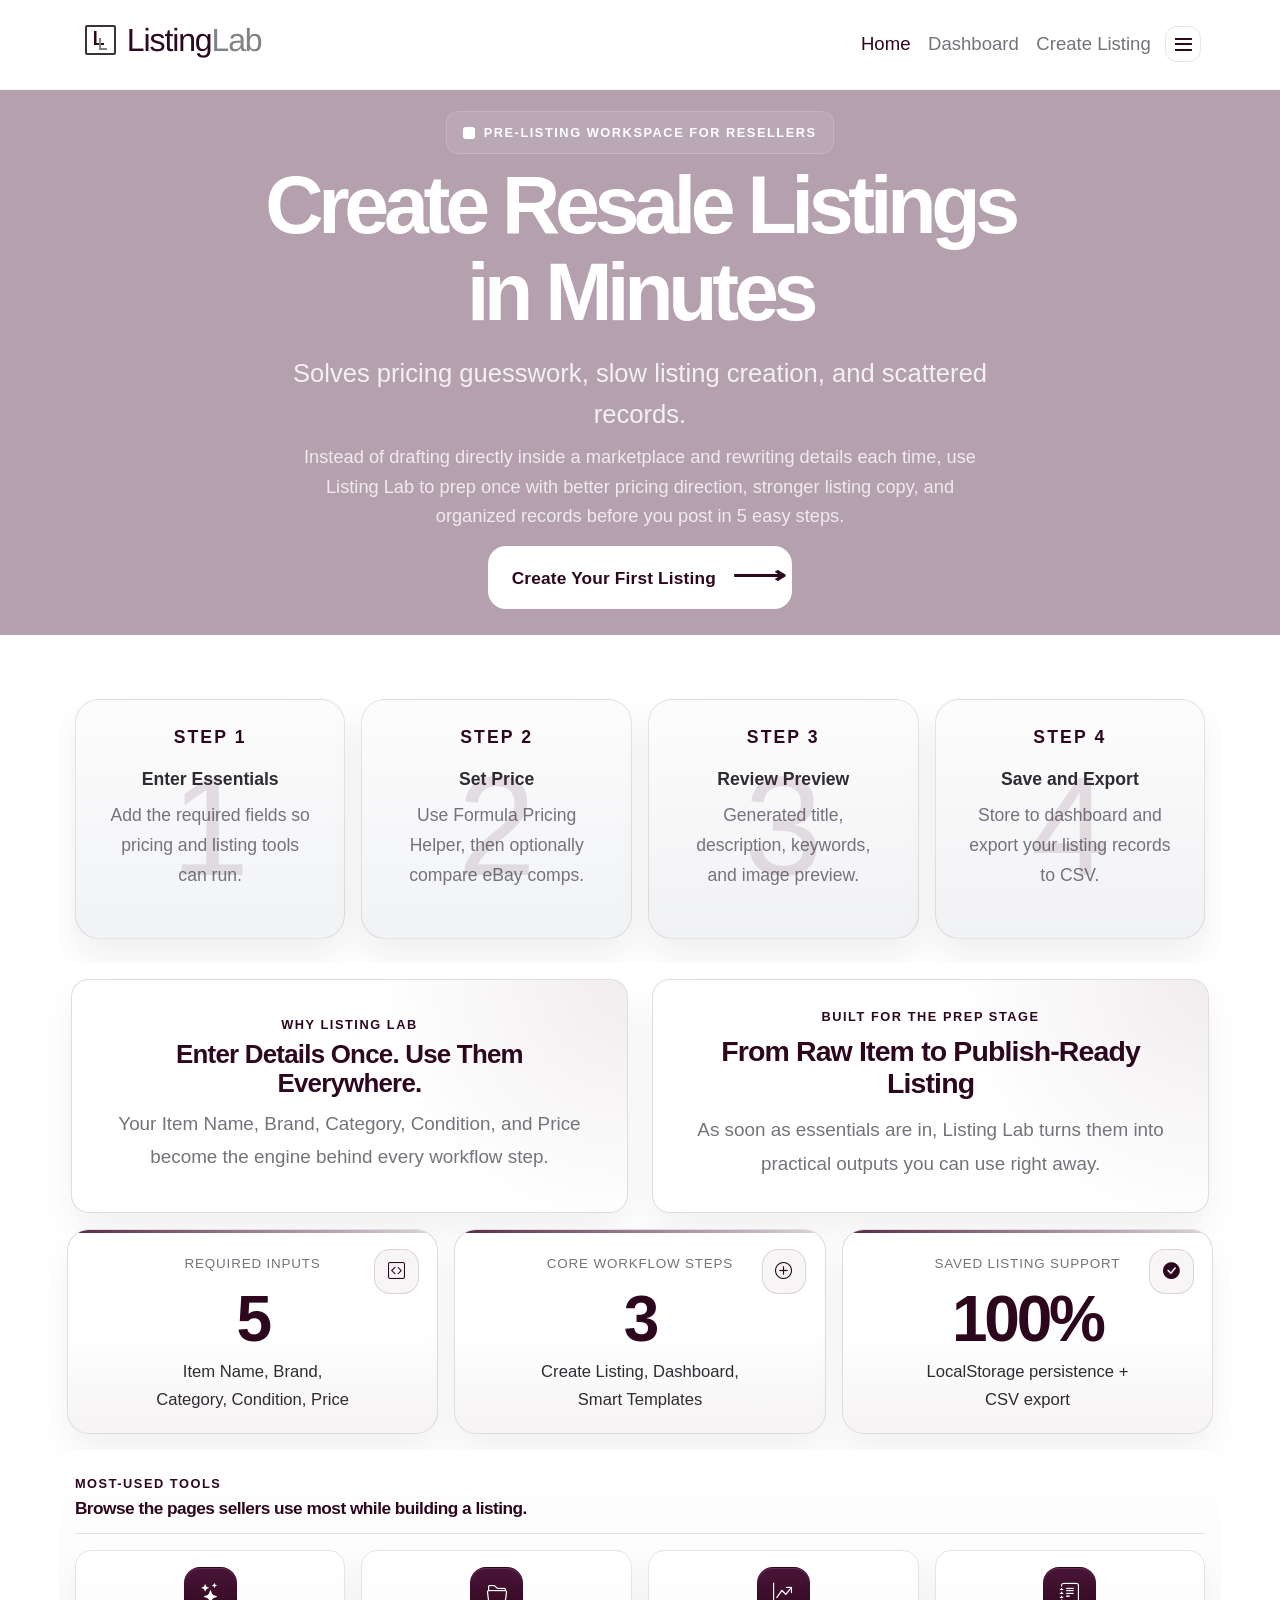
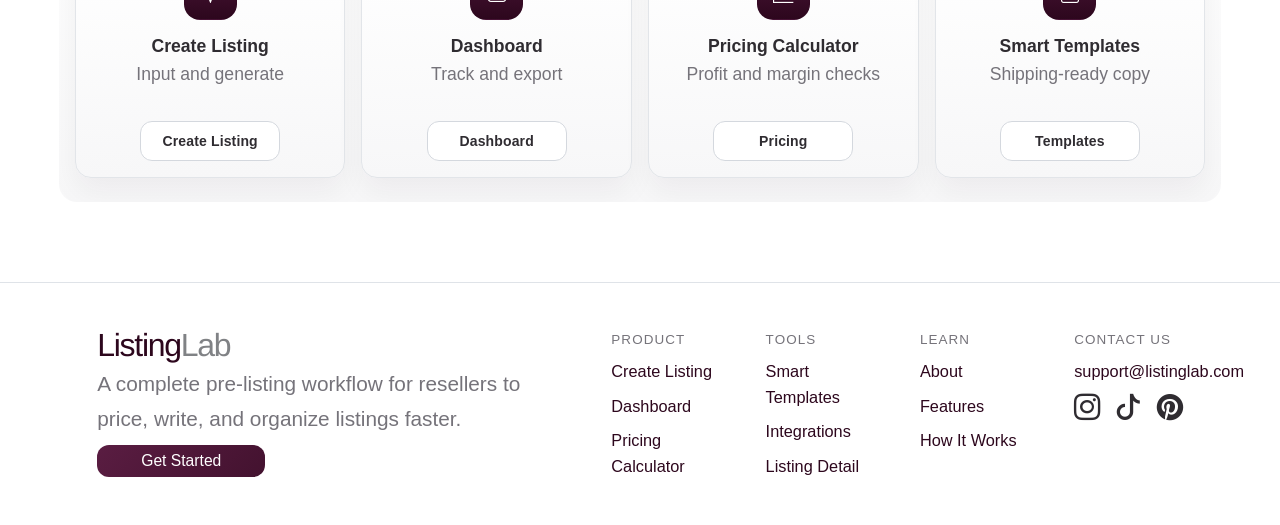
==== commit 6b5aa8c4: "website audit" ====
--- a/index.html
+++ b/index.html
@@ -3,6 +3,7 @@
 <head>
   <meta charset="utf-8" />
   <meta name="viewport" content="width=device-width, initial-scale=1" />
+  <meta name="description" content="Listing Lab helps resellers price, write, organize, and export marketplace listings from one pre-listing workspace." />
   <title>Listing Lab</title>
   <link
     href="https://cdn.jsdelivr.net/npm/bootstrap@5.3.3/dist/css/bootstrap.min.css"
@@ -30,7 +31,7 @@
       >
         <span class="navbar-toggler-icon"></span>
       </button>
-      <a class="navbar-brand" href="index.html" aria-label="Listing Lab home">
+      <a class="navbar-brand" href="index.html" aria-label="ListingLab home">
         <span class="brand-lockup">
           <span class="brand-mark" aria-hidden="true"></span>
           <span class="brand-wordmark"><span class="brand-wordmark__listing">Listing</span><span class="brand-wordmark__lab">Lab</span></span>
@@ -172,10 +173,10 @@
           <div class="row g-3 text-center">
             <div class="col-12 col-md-3">
               <div class="home-tool-card border rounded p-3 h-100 d-flex flex-column text-center">
-                <span class="home-tool-card__icon" aria-hidden="true"><i class="bi bi-stars"></i></span>
+                <span class="home-tool-card__icon" aria-hidden="true"><i class="bi bi-stars" aria-hidden="true"></i></span>
                 <p class="fw-semibold mb-1 mt-3">Create Listing</p>
                 <p class="small text-secondary mb-3">Input and generate</p>
-                <a class="home-tool-card__cta btn btn-sm btn-outline-dark" href="new-listing.html">Open</a>
+                <a class="home-tool-card__cta btn btn-sm btn-outline-dark" href="new-listing.html">Create Listing</a>
               </div>
             </div>
             <div class="col-12 col-md-3">
@@ -183,15 +184,15 @@
                 <span class="home-tool-card__icon" aria-hidden="true"><i class="bi bi-folder2-open"></i></span>
                 <p class="fw-semibold mb-1 mt-3">Dashboard</p>
                 <p class="small text-secondary mb-3">Track and export</p>
-                <a class="home-tool-card__cta btn btn-sm btn-outline-dark" href="dashboard.html">Open</a>
-              </div>
-            </div>
-            <div class="col-12 col-md-3">
-              <div class="home-tool-card border rounded p-3 h-100 d-flex flex-column text-center">
-                <span class="home-tool-card__icon" aria-hidden="true"><i class="bi bi-graph-up-arrow"></i></span>
+                <a class="home-tool-card__cta btn btn-sm btn-outline-dark" href="dashboard.html">Dashboard</a>
+              </div>
+            </div>
+            <div class="col-12 col-md-3">
+              <div class="home-tool-card border rounded p-3 h-100 d-flex flex-column text-center">
+                <span class="home-tool-card__icon" aria-hidden="true"><i class="bi bi-graph-up-arrow" aria-hidden="true"></i></span>
                 <p class="fw-semibold mb-1 mt-3">Pricing Calculator</p>
                 <p class="small text-secondary mb-3">Profit and margin checks</p>
-                <a class="home-tool-card__cta btn btn-sm btn-outline-dark" href="pricing.html">Open</a>
+                <a class="home-tool-card__cta btn btn-sm btn-outline-dark" href="pricing.html">Pricing</a>
               </div>
             </div>
             <div class="col-12 col-md-3">
@@ -199,7 +200,7 @@
                 <span class="home-tool-card__icon" aria-hidden="true"><i class="bi bi-journal-text"></i></span>
                 <p class="fw-semibold mb-1 mt-3">Smart Templates</p>
                 <p class="small text-secondary mb-3">Shipping-ready copy</p>
-                <a class="home-tool-card__cta btn btn-sm btn-outline-dark" href="templates.html">Open</a>
+                <a class="home-tool-card__cta btn btn-sm btn-outline-dark" href="templates.html">Templates</a>
               </div>
             </div>
           </div>
@@ -248,7 +249,7 @@
         <p class="small text-uppercase text-secondary mb-2">Contact Us</p>
         <ul class="list-unstyled mb-0">
           <li><a href="mailto:support@listinglab.com">support@listinglab.com</a></li>
-          <li class="fs-4" aria-label="Social media icons (not linked)"><span class="me-3" title="Instagram" aria-label="Instagram"><i class="bi bi-instagram"></i></span><span class="me-3" title="TikTok" aria-label="TikTok"><i class="bi bi-tiktok"></i></span><span title="Pinterest" aria-label="Pinterest"><i class="bi bi-pinterest"></i></span></li>
+          <li class="fs-4" aria-hidden="true"><span class="me-3" title="Instagram"><i class="bi bi-instagram"></i></span><span class="me-3" title="TikTok"><i class="bi bi-tiktok"></i></span><span title="Pinterest"><i class="bi bi-pinterest"></i></span></li>
         </ul>
       </div>
     </div>
--- a/styles.css
+++ b/styles.css
@@ -57,7 +57,7 @@
 
 body.home-page {
   background:
-    url("https://images.pexels.com/photos/8408556/pexels-photo-8408556.jpeg?auto=compress&cs=tinysrgb&w=1800") center -6rem / cover fixed no-repeat;
+    url("https://images.pexels.com/photos/8408556/pexels-photo-8408556.jpeg?auto=compress&cs=tinysrgb&w=1800") center center / cover fixed no-repeat;
 }
 
 body.home-page main.container {
@@ -79,9 +79,9 @@
 
 body.home-page main.container > .row,
 body.home-page main.container > section.home-panel {
-  background: rgba(255, 255, 255, 0.76);
-  border: 1px solid rgba(45, 7, 29, 0.08);
-  box-shadow: 0 18px 34px rgba(38, 22, 35, 0.05);
+  background: transparent;
+  border: 0;
+  box-shadow: none;
 }
 
 body.home-page .home-content-shell {
@@ -89,9 +89,9 @@
   margin-right: clamp(1.25rem, 4.6vw, 4.25rem);
   margin-bottom: 1rem;
   padding: 1.25rem;
-  background: rgba(255, 255, 255, 0.68);
-  border: 1px solid rgba(45, 7, 29, 0.08);
-  box-shadow: 0 18px 34px rgba(38, 22, 35, 0.05);
+  background: transparent;
+  border: 0;
+  box-shadow: none;
 }
 
 body.home-page .home-content-shell > :not(:last-child) {
@@ -115,8 +115,7 @@
 
 body.interior-page {
   background:
-    linear-gradient(rgba(248, 246, 248, 0.72), rgba(248, 246, 248, 0.8)),
-    url("https://images.pexels.com/photos/8408556/pexels-photo-8408556.jpeg?auto=compress&cs=tinysrgb&w=1800") center -6rem / cover fixed no-repeat;
+    url("https://images.pexels.com/photos/8408556/pexels-photo-8408556.jpeg?auto=compress&cs=tinysrgb&w=1800") center center / cover fixed no-repeat;
 }
 
 body.interior-page main.container {
@@ -348,7 +347,7 @@
   height: 2rem;
   flex: 0 0 2rem;
   border-radius: 2px;
-  border: 2px solid #504850;
+  border: 2px solid #3a343a;
   background: transparent;
   box-shadow: none;
 }
@@ -635,7 +634,7 @@
 }
 
 .form-control::placeholder {
-  color: #918a99;
+  color: #655d69;
 }
 
 .form-control.is-filled,
@@ -710,9 +709,7 @@
   border: 0;
   border-radius: 0;
   margin-bottom: 1.25rem !important;
-  background:
-    linear-gradient(rgba(45, 7, 29, 0.7), rgba(45, 7, 29, 0.7)),
-    url("https://images.pexels.com/photos/8408556/pexels-photo-8408556.jpeg?auto=compress&cs=tinysrgb&w=1800") center -4.5rem / cover no-repeat;
+  background: rgba(62, 10, 42, 0.38);
   color: #fff;
   box-shadow: none;
 }
@@ -1599,8 +1596,8 @@
 }
 
 .listing-form-card {
-  background: rgba(255, 255, 255, 0.58);
-  backdrop-filter: blur(2px);
+  background: rgba(255, 255, 255, 0.96);
+  backdrop-filter: none;
 }
 
 .create-listing-page .listing-form-card h1,
@@ -1640,7 +1637,7 @@
 .listing-subpanel {
   border: 1px solid var(--ll-line) !important;
   border-radius: 18px;
-  background: rgba(255, 255, 255, 0.6) !important;
+  background: rgba(255, 255, 255, 0.84) !important;
   box-shadow: none;
 }
 
@@ -1656,7 +1653,7 @@
 .listing-preview-card {
   max-width: none;
   margin-inline: auto;
-  background: rgba(255, 255, 255, 0.97);
+  background: rgba(255, 255, 255, 0.96);
 }
 
 .listing-preview-card h2 {
@@ -2020,14 +2017,39 @@
     margin-right: 0;
   }
 
+  .navbar .navbar-collapse {
+    flex-basis: 100%;
+    width: 100%;
+    margin-top: 0.65rem;
+    padding-top: 0.65rem;
+    border-top: 1px solid rgba(45, 7, 29, 0.08);
+  }
+
+  .navbar .navbar-nav {
+    align-items: stretch;
+    gap: 0.15rem;
+  }
+
+  .navbar .nav-link {
+    display: flex;
+    align-items: center;
+    min-height: 2.75rem;
+    padding: 0.55rem 0.7rem !important;
+    border-radius: 12px;
+  }
+
+  .navbar .nav-item.dropdown {
+    width: 100%;
+  }
+
   .navbar .menu-toggle {
-    width: auto;
-    height: auto;
-    border: 0;
-    border-radius: 0;
-    background: transparent;
+    width: 100%;
+    height: 2.75rem;
+    border: 1px solid transparent;
+    border-radius: 12px;
+    background: rgba(74, 21, 56, 0.04);
     box-shadow: none;
-    padding: 0.5rem 0;
+    padding: 0.55rem 0.7rem !important;
     margin-left: 0;
   }
 
@@ -2041,6 +2063,20 @@
     transform: rotate(45deg) translateY(-1px);
   }
 
+  .navbar .dropdown-menu {
+    position: static;
+    width: 100%;
+    min-width: 0;
+    margin-top: 0.35rem;
+    box-shadow: var(--ll-shadow-sm);
+  }
+
+  .navbar .dropdown-menu.show {
+    position: static !important;
+    inset: auto !important;
+    transform: none !important;
+  }
+
   .home-hero__body {
     max-width: none;
     min-height: 22rem;
@@ -2069,12 +2105,6 @@
 
   .brand-wordmark {
     font-size: 1.2rem;
-  }
-
-  .home-hero {
-    background:
-      linear-gradient(rgba(45, 7, 29, 0.7), rgba(45, 7, 29, 0.7)),
-      url("https://images.pexels.com/photos/8408556/pexels-photo-8408556.jpeg?auto=compress&cs=tinysrgb&w=1200") center -2rem / cover no-repeat;
   }
 
   .home-hero__body {
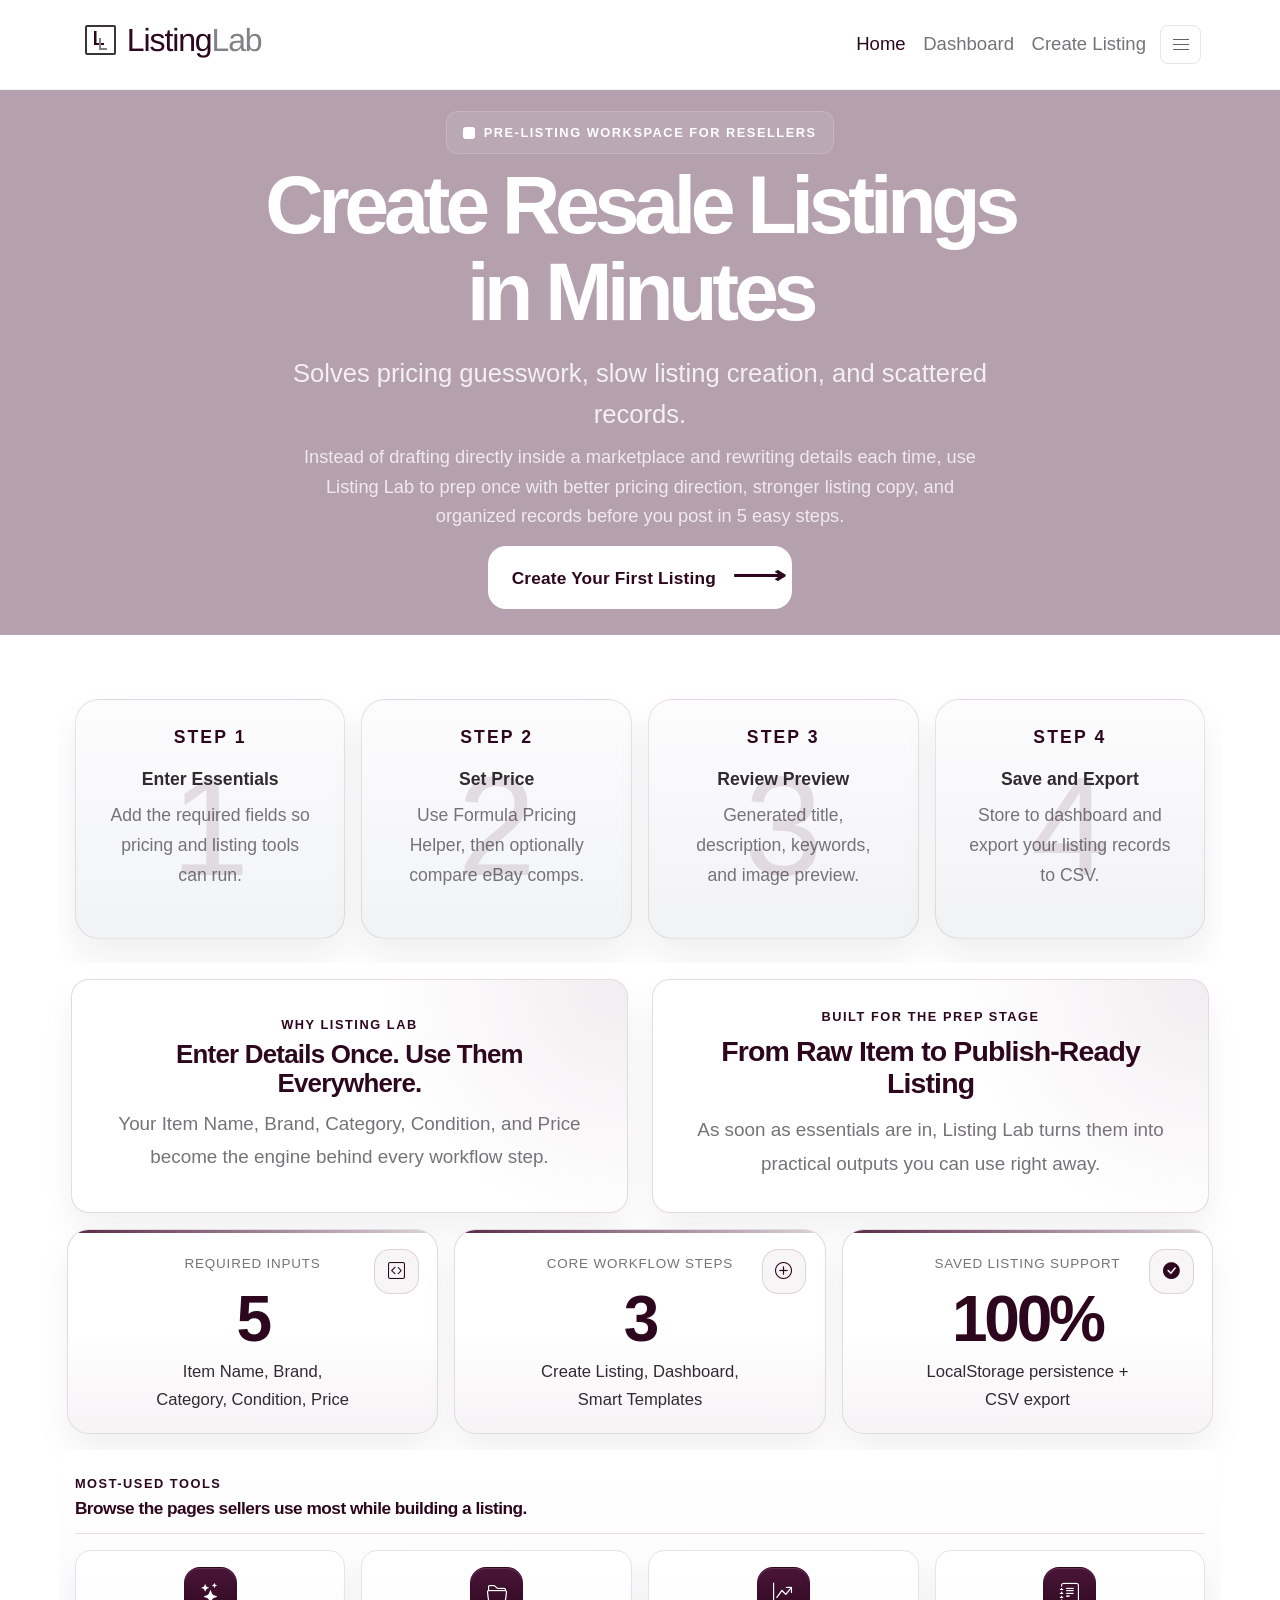
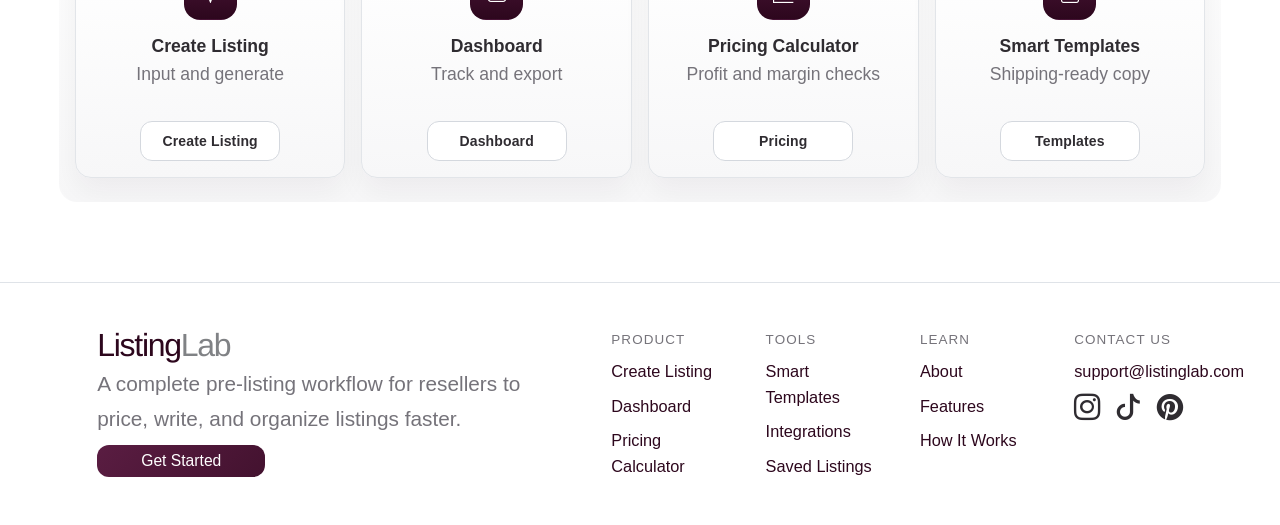
==== commit c317508f: "ux revisions" ====
--- a/index.html
+++ b/index.html
@@ -43,7 +43,7 @@
           <li class="nav-item"><a class="nav-link" href="dashboard.html">Dashboard</a></li>
           <li class="nav-item"><a class="nav-link" href="new-listing.html">Create Listing</a></li>
           <li class="nav-item dropdown">
-            <a class="nav-link dropdown-toggle menu-toggle" href="#" role="button" data-bs-toggle="dropdown" aria-expanded="false" aria-label="Open more pages" title="More pages">&#9776;</a>
+            <a class="nav-link dropdown-toggle menu-toggle" href="#" role="button" data-bs-toggle="dropdown" aria-expanded="false" aria-label="Open more pages" title="More pages"><span class="navbar-toggler-icon" aria-hidden="true"></span></a>
             <ul class="dropdown-menu dropdown-menu-end">
               <li><a class="dropdown-item" href="about.html">About</a></li>
               <li><a class="dropdown-item" href="features.html">Features</a></li>
@@ -234,7 +234,7 @@
         <ul class="list-unstyled mb-0">
           <li><a href="templates.html">Smart Templates</a></li>
           <li><a href="integrations.html">Integrations</a></li>
-          <li><a href="listing.html">Listing Detail</a></li>
+          <li><a href="dashboard.html">Saved Listings</a></li>
         </ul>
       </div>
       <div class="col-6 col-lg-2">
@@ -260,5 +260,7 @@
     integrity="sha384-YvpcrYf0tY3lHB60NNkmXc5s9fDVZLESaAA55NDzOxhy9GkcIdslK1eN7N6jIeHz"
     crossorigin="anonymous"
   ></script>
+  <script src="config.js"></script>
+  <script src="script.js"></script>
 </body>
 </html>
--- a/styles.css
+++ b/styles.css
@@ -409,13 +409,24 @@
 
 .navbar-toggler {
   border-color: var(--ll-line);
-  border-radius: 14px;
-  padding: 0.45rem 0.65rem;
+  border-radius: 8px;
+  width: 2.55rem;
+  height: 2.45rem;
+  padding: 0;
   margin-right: 0.45rem;
 }
 
 .navbar-toggler:focus {
   box-shadow: 0 0 0 0.22rem rgba(74, 21, 56, 0.12);
+}
+
+.navbar-toggler-icon {
+  width: 16px;
+  height: 11px;
+  background:
+    linear-gradient(#5f6368, #5f6368) left top / 100% 1px no-repeat,
+    linear-gradient(#5f6368, #5f6368) left 5px / 100% 1px no-repeat,
+    linear-gradient(#5f6368, #5f6368) left bottom / 100% 1px no-repeat;
 }
 
 .navbar .menu-toggle {
@@ -423,26 +434,28 @@
   display: inline-flex;
   align-items: center;
   justify-content: center;
-  width: 2.25rem;
-  height: 2.25rem;
-  font-size: 0;
+  width: 2.55rem;
+  height: 2.45rem;
+  min-width: 0;
+  font-size: 0.98rem;
   color: transparent;
   border: 1px solid var(--ll-line);
-  border-radius: 12px;
-  background: #fff;
+  border-radius: 8px;
+  background: transparent;
   text-decoration: none;
   margin-left: 0.25rem;
+  padding: 0 !important;
+  line-height: 1;
   box-shadow: none;
 }
 
 .navbar .menu-toggle::before {
   content: "";
-  width: 1.05rem;
-  height: 0.8rem;
-  background:
-    linear-gradient(var(--ll-accent), var(--ll-accent)) center top / 100% 2px no-repeat,
-    linear-gradient(var(--ll-accent), var(--ll-accent)) center center / 100% 2px no-repeat,
-    linear-gradient(var(--ll-accent), var(--ll-accent)) center bottom / 100% 2px no-repeat;
+  display: none;
+}
+
+.navbar .menu-toggle .navbar-toggler-icon {
+  display: block;
 }
 
 .navbar .menu-toggle::after {
@@ -459,7 +472,7 @@
 .navbar .menu-toggle.show,
 .navbar .menu-toggle[aria-current="page"] {
   color: transparent !important;
-  background: #fff !important;
+  background: transparent !important;
   border-color: var(--ll-line) !important;
   font-weight: 500;
 }
@@ -485,6 +498,13 @@
 .navbar .dropdown-item:active {
   color: var(--ll-accent);
   background: rgba(74, 21, 56, 0.07);
+}
+
+@media (min-width: 992px) {
+  .navbar .menu-toggle.show {
+    background: transparent !important;
+    border-color: var(--ll-line) !important;
+  }
 }
 
 /* Shared Surfaces */
@@ -2000,7 +2020,7 @@
 @media (max-width: 991.98px) {
   .navbar .container {
     position: relative;
-    justify-content: flex-start;
+    justify-content: flex-end;
   }
 
   .navbar .navbar-brand {
@@ -2014,7 +2034,11 @@
   }
 
   .navbar-toggler {
+    margin-left: auto;
     margin-right: 0;
+    width: 2.55rem;
+    height: 2.45rem;
+    padding: 0;
   }
 
   .navbar .navbar-collapse {
@@ -2054,6 +2078,7 @@
   }
 
   .navbar .menu-toggle::before {
+    display: block;
     width: 0.55rem;
     height: 0.55rem;
     border: 0;
@@ -2061,6 +2086,10 @@
     border-bottom: 2px solid var(--ll-accent);
     background: none;
     transform: rotate(45deg) translateY(-1px);
+  }
+
+  .navbar .menu-toggle .navbar-toggler-icon {
+    display: none;
   }
 
   .navbar .dropdown-menu {
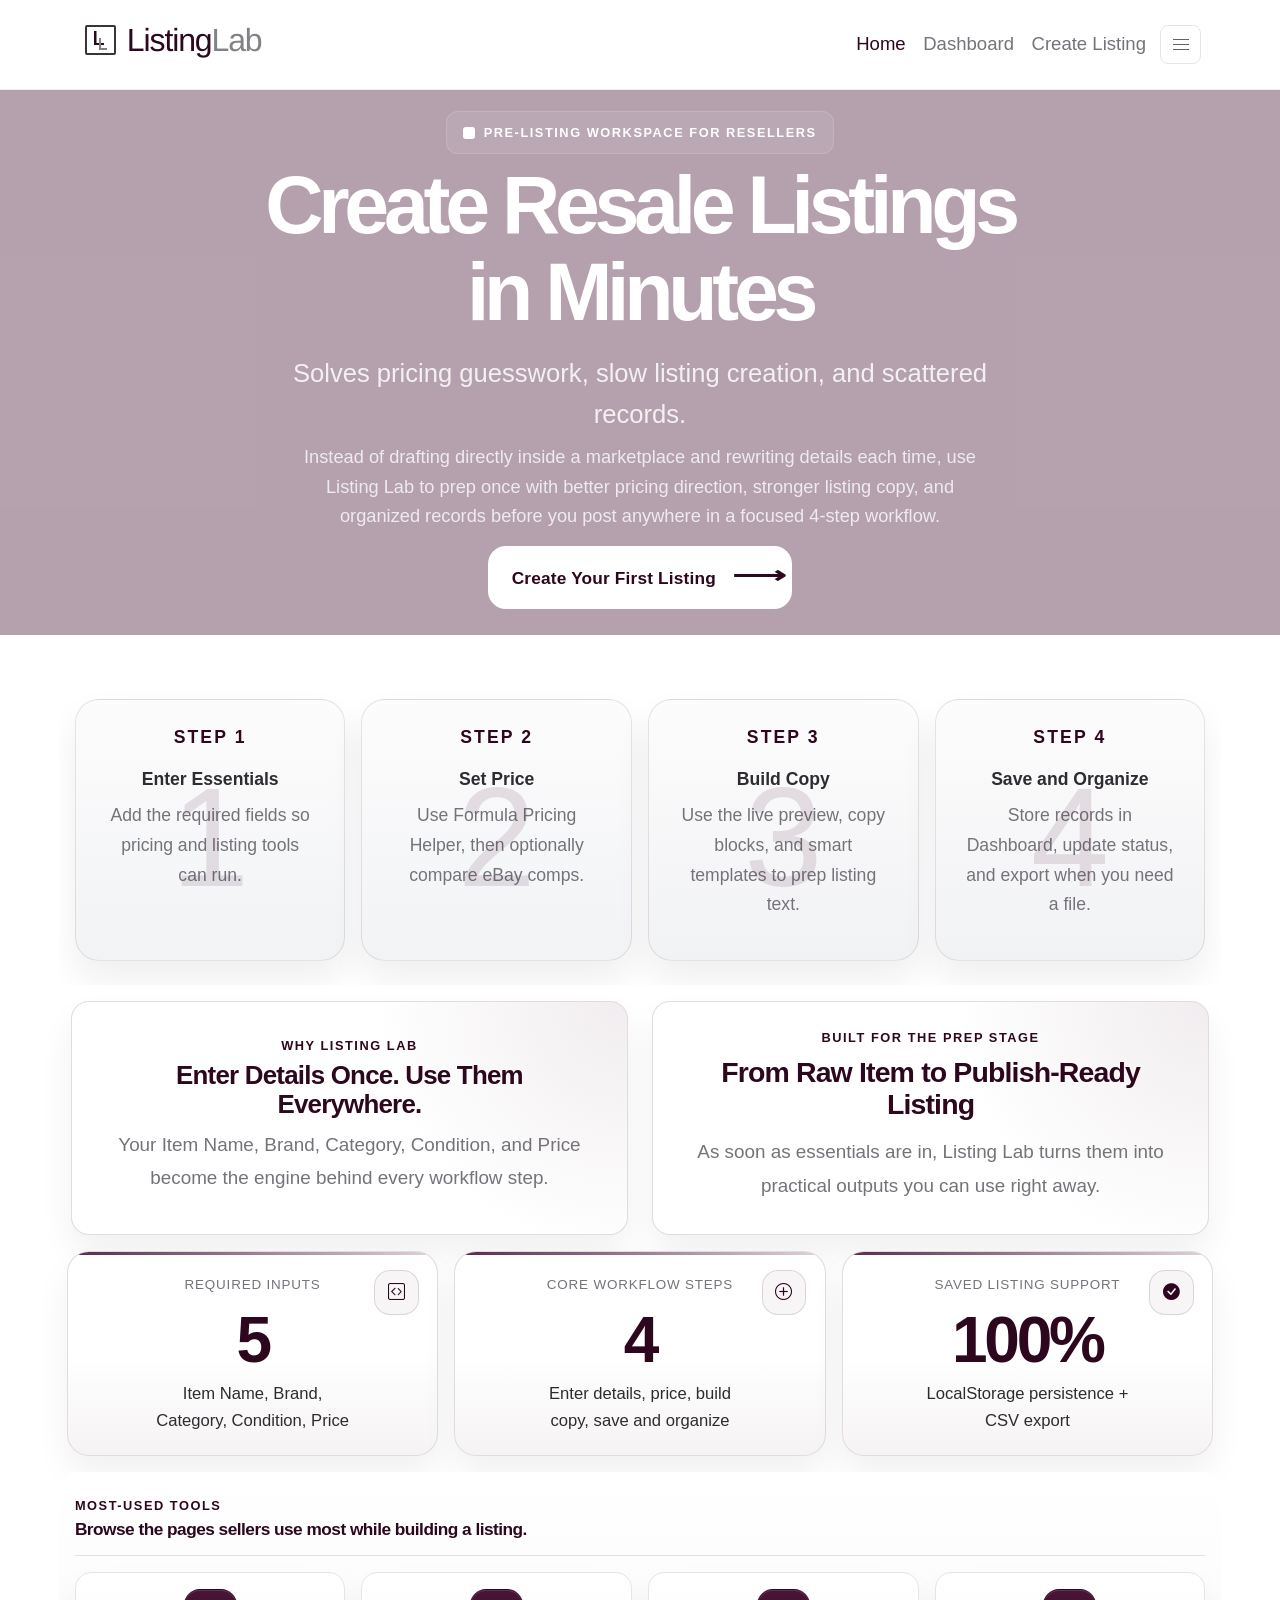
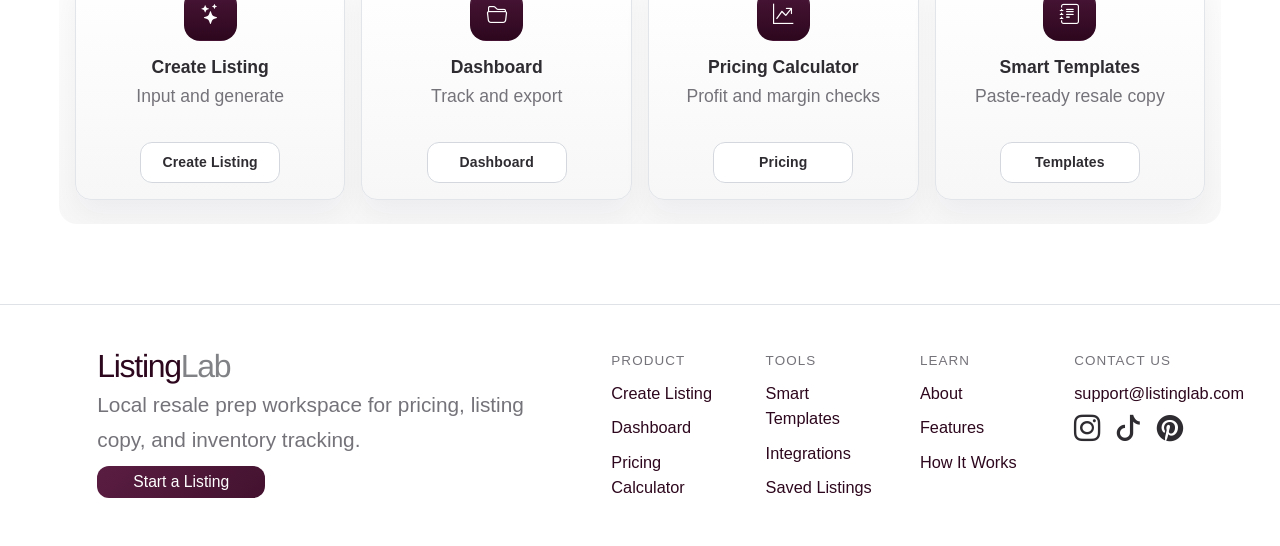
==== commit 621cf2e3: "Functionality updates" ====
--- a/index.html
+++ b/index.html
@@ -67,7 +67,7 @@
           Solves pricing guesswork, slow listing creation, and scattered records.
         </p>
         <p class="mb-3">
-          Instead of drafting directly inside a marketplace and rewriting details each time, use Listing Lab to prep once with better pricing direction, stronger listing copy, and organized records before you post in 5 easy steps.
+          Instead of drafting directly inside a marketplace and rewriting details each time, use Listing Lab to prep once with better pricing direction, stronger listing copy, and organized records before you post anywhere in a focused 4-step workflow.
         </p>
         <div class="d-flex flex-wrap gap-2">
           <a class="btn btn-dark" href="new-listing.html">Create Your First Listing <span class="hero-cta-arrow" aria-hidden="true">&longrightarrow;</span></a>
@@ -96,15 +96,15 @@
             <div class="col-12 col-lg-3">
               <div class="home-workflow-card home-workflow-card--three border rounded p-3 h-100 d-flex flex-column">
                 <p class="home-workflow-kicker small text-secondary mb-2">Step 3</p>
-                <p class="fw-semibold mb-2">Review Preview</p>
-                <p class="small text-secondary mb-3">Generated title, description, keywords, and image preview.</p>
+                <p class="fw-semibold mb-2">Build Copy</p>
+                <p class="small text-secondary mb-3">Use the live preview, copy blocks, and smart templates to prep listing text.</p>
               </div>
             </div>
             <div class="col-12 col-lg-3">
               <div class="home-workflow-card home-workflow-card--four border rounded p-3 h-100 d-flex flex-column">
                 <p class="home-workflow-kicker small text-secondary mb-2">Step 4</p>
-                <p class="fw-semibold mb-2">Save and Export</p>
-                <p class="small text-secondary mb-3">Store to dashboard and export your listing records to CSV.</p>
+                <p class="fw-semibold mb-2">Save and Organize</p>
+                <p class="small text-secondary mb-3">Store records in Dashboard, update status, and export when you need a file.</p>
               </div>
             </div>
           </div>
@@ -146,8 +146,8 @@
           <div class="card home-panel home-stat-card home-stat-card--steps h-100 text-center">
             <div class="card-body">
               <p class="small text-secondary mb-1">Core Workflow Steps</p>
-              <p class="display-6 mb-0">3</p>
-              <p class="small mb-0">Create Listing, Dashboard, Smart Templates</p>
+              <p class="display-6 mb-0">4</p>
+              <p class="small mb-0">Enter details, price, build copy, save and organize</p>
             </div>
           </div>
         </div>
@@ -199,7 +199,7 @@
               <div class="home-tool-card border rounded p-3 h-100 d-flex flex-column text-center">
                 <span class="home-tool-card__icon" aria-hidden="true"><i class="bi bi-journal-text"></i></span>
                 <p class="fw-semibold mb-1 mt-3">Smart Templates</p>
-                <p class="small text-secondary mb-3">Shipping-ready copy</p>
+                <p class="small text-secondary mb-3">Paste-ready resale copy</p>
                 <a class="home-tool-card__cta btn btn-sm btn-outline-dark" href="templates.html">Templates</a>
               </div>
             </div>
@@ -218,8 +218,8 @@
             <span class="brand-mark" aria-hidden="true"></span>
           </span>
         </p>
-        <p class="small text-secondary mb-0">A complete pre-listing workflow for resellers to price, write, and organize listings faster.</p>
-        <a class="badge text-bg-dark mt-2 text-decoration-none" href="new-listing.html">Get Started</a>
+        <p class="small text-secondary mb-0">Local resale prep workspace for pricing, listing copy, and inventory tracking.</p>
+        <a class="badge text-bg-dark mt-2 text-decoration-none" href="new-listing.html">Start a Listing</a>
       </div>
       <div class="col-6 col-lg-2">
         <p class="small text-uppercase text-secondary mb-2">Product</p>
--- a/styles.css
+++ b/styles.css
@@ -141,6 +141,15 @@
   color: var(--ll-accent-strong);
 }
 
+a:focus-visible,
+button:focus-visible,
+input:focus-visible,
+select:focus-visible,
+textarea:focus-visible {
+  outline: 3px solid rgba(74, 21, 56, 0.28);
+  outline-offset: 3px;
+}
+
 h1,
 .h1,
 h2,
@@ -1441,6 +1450,41 @@
   margin-bottom: 0.2rem;
 }
 
+.dashboard-summary-grid {
+  display: grid;
+  grid-template-columns: repeat(5, minmax(0, 1fr));
+  gap: 0.9rem;
+}
+
+.dashboard-summary-card {
+  padding: 1rem 1.05rem;
+  border: 1px solid var(--ll-line);
+  border-radius: 18px;
+  background: linear-gradient(180deg, rgba(255, 255, 255, 0.98) 0%, rgba(245, 243, 248, 0.98) 100%);
+  box-shadow: 0 10px 24px rgba(38, 22, 35, 0.04);
+}
+
+.dashboard-summary-card__label {
+  font-size: 0.76rem;
+  font-weight: 700;
+  letter-spacing: 0.08em;
+  text-transform: uppercase;
+  color: var(--ll-muted);
+}
+
+.dashboard-summary-card__value {
+  font-size: clamp(1.9rem, 1.3rem + 1vw, 2.45rem);
+  line-height: 1;
+  color: var(--ll-accent);
+  font-weight: 700;
+}
+
+.dashboard-summary-card__meta {
+  color: var(--ll-muted);
+  font-size: 0.92rem;
+  line-height: 1.45;
+}
+
 .dashboard-filters {
   padding: 1rem 1.1rem;
   border: 1px solid var(--ll-line);
@@ -1449,9 +1493,26 @@
   box-shadow: none;
 }
 
+.dashboard-filter {
+  min-width: 11rem;
+}
+
+.dashboard-filter--search {
+  flex: 1 1 18rem;
+}
+
+.dashboard-selection-meta {
+  min-height: 2.5rem;
+  display: flex;
+  align-items: flex-end;
+}
+
 .dashboard-table-wrap {
   margin-top: 1rem;
   background: #fff;
+  border: 1px solid var(--ll-line);
+  border-radius: 20px;
+  overflow: hidden;
 }
 
 #dashboardStatus {
@@ -1488,6 +1549,10 @@
   box-shadow: none;
 }
 
+#emptyState .btn {
+  min-width: 12rem;
+}
+
 #emptyState:not(:empty)::before {
   content: "\F1C7";
   font-family: bootstrap-icons;
@@ -1510,6 +1575,10 @@
   margin-bottom: 0;
 }
 
+.dashboard-table {
+  min-width: 1020px;
+}
+
 .table thead th {
   border-bottom-color: var(--ll-line);
   color: var(--ll-muted);
@@ -1522,10 +1591,107 @@
 .table td,
 .table th {
   border-color: var(--ll-line);
+  padding: 1rem 0.85rem;
 }
 
 .table td {
   vertical-align: middle;
+}
+
+.dashboard-item-cell {
+  min-width: 16rem;
+}
+
+.dashboard-item-title {
+  display: inline-block;
+  margin-bottom: 0.2rem;
+  color: var(--ll-accent);
+}
+
+.dashboard-item-meta {
+  font-size: 0.88rem;
+  color: var(--ll-muted);
+  margin-bottom: 0.2rem;
+}
+
+.dashboard-item-note {
+  font-size: 0.92rem;
+  color: var(--ll-text);
+  line-height: 1.45;
+}
+
+.dashboard-sku {
+  display: inline-flex;
+  align-items: center;
+  min-height: 2rem;
+  padding: 0.3rem 0.55rem;
+  border-radius: 10px;
+  background: #f6f2f5;
+  color: var(--ll-accent);
+  font-size: 0.82rem;
+  font-weight: 700;
+  letter-spacing: 0.06em;
+  text-transform: uppercase;
+}
+
+.dashboard-status-cell {
+  display: grid;
+  gap: 0.55rem;
+  min-width: 8.5rem;
+}
+
+.dashboard-status-badge {
+  display: inline-flex;
+  align-items: center;
+  justify-content: center;
+  min-height: 2rem;
+  padding: 0.38rem 0.7rem;
+  border-radius: 999px;
+  font-size: 0.78rem;
+  font-weight: 700;
+  letter-spacing: 0.06em;
+  text-transform: uppercase;
+  border: 1px solid transparent;
+}
+
+.dashboard-status-badge--draft {
+  background: #f4f1f3;
+  color: #6e465d;
+  border-color: rgba(74, 21, 56, 0.12);
+}
+
+.dashboard-status-badge--ready {
+  background: #eef5f0;
+  color: #2d6a42;
+  border-color: rgba(45, 106, 66, 0.14);
+}
+
+.dashboard-status-badge--listed {
+  background: #edf4fb;
+  color: #2a5f8a;
+  border-color: rgba(42, 95, 138, 0.14);
+}
+
+.dashboard-status-badge--sold {
+  background: #f5efe7;
+  color: #8a5a2a;
+  border-color: rgba(138, 90, 42, 0.14);
+}
+
+.dashboard-price {
+  font-weight: 700;
+  color: var(--ll-text);
+}
+
+.dashboard-actions {
+  display: flex;
+  flex-wrap: wrap;
+  gap: 0.45rem;
+  min-width: 13rem;
+}
+
+.dashboard-actions .btn {
+  min-width: 4.7rem;
 }
 
 .table a {
@@ -1570,6 +1736,85 @@
   line-height: 1.7;
 }
 
+.templates-hero-card,
+.templates-workspace .card,
+.saved-template-card {
+  border-color: var(--ll-line);
+}
+
+.templates-output-grid {
+  display: grid;
+  gap: 1rem;
+}
+
+.template-output-card .card-body {
+  padding: 1rem 1.05rem;
+}
+
+.template-output-card__header,
+.saved-template-card__header {
+  display: flex;
+  align-items: flex-start;
+  justify-content: space-between;
+  gap: 0.9rem;
+  margin-bottom: 0.85rem;
+}
+
+.template-output-block,
+.saved-template-card__preview {
+  min-height: 8.5rem;
+  margin: 0;
+  padding: 1rem 1.05rem;
+  border: 1px solid rgba(74, 21, 56, 0.08);
+  border-radius: 16px;
+  background: linear-gradient(180deg, rgba(250, 249, 250, 0.98) 0%, rgba(243, 239, 242, 0.98) 100%);
+  color: var(--ll-text);
+  font-size: 0.98rem;
+  line-height: 1.65;
+}
+
+.saved-template-list {
+  display: grid;
+  gap: 0.9rem;
+}
+
+.saved-template-card {
+  padding: 1rem 1.05rem;
+  border: 1px solid var(--ll-line);
+  border-radius: 18px;
+  background: linear-gradient(180deg, rgba(255, 255, 255, 0.98) 0%, rgba(245, 243, 248, 0.98) 100%);
+}
+
+.saved-template-card__name {
+  font-weight: 700;
+  color: var(--ll-accent);
+}
+
+.saved-template-card__meta {
+  font-size: 0.88rem;
+  color: var(--ll-muted);
+}
+
+.saved-template-card__actions {
+  display: flex;
+  flex-wrap: wrap;
+  gap: 0.55rem;
+  margin-top: 0.85rem;
+}
+
+.saved-template-empty {
+  min-height: 10rem;
+  display: flex;
+  align-items: center;
+  justify-content: center;
+  padding: 1.2rem;
+  border: 1px dashed var(--ll-line-strong);
+  border-radius: 18px;
+  background: linear-gradient(180deg, rgba(255, 255, 255, 0.98) 0%, rgba(245, 243, 248, 0.98) 100%);
+  color: var(--ll-muted);
+  text-align: center;
+}
+
 .utility-page #featureStatusList {
   gap: 0.95rem !important;
 }
@@ -1680,6 +1925,15 @@
   margin-bottom: 1rem;
 }
 
+.preview-card-kicker,
+.preview-section-label {
+  font-size: 0.78rem;
+  font-weight: 700;
+  letter-spacing: 0.08em;
+  text-transform: uppercase;
+  color: var(--ll-accent);
+}
+
 .create-listing-page .listing-preview-card,
 .create-listing-page .listing-preview-card p,
 .create-listing-page .listing-preview-card li,
@@ -1687,9 +1941,83 @@
   font-size: 1.04rem;
 }
 
+.preview-summary-card,
+.preview-guidance-card {
+  border: 1px solid rgba(74, 21, 56, 0.1);
+  border-radius: 22px;
+  background:
+    radial-gradient(circle at top right, rgba(74, 21, 56, 0.06) 0%, rgba(74, 21, 56, 0) 34%),
+    linear-gradient(180deg, #fbf9fa 0%, #f3eff2 100%);
+  box-shadow: 0 12px 28px rgba(38, 22, 35, 0.06);
+}
+
+.preview-summary-card {
+  padding: 1.25rem;
+}
+
+.preview-guidance-card {
+  padding: 1.1rem;
+}
+
+.preview-summary-card__header {
+  margin-bottom: 1rem;
+  padding-bottom: 1rem;
+  border-bottom: 1px solid rgba(74, 21, 56, 0.1);
+}
+
+.preview-summary-grid {
+  display: grid;
+  grid-template-columns: repeat(2, minmax(0, 1fr));
+  gap: 0.9rem;
+  margin-bottom: 1rem;
+}
+
+.preview-summary-block {
+  padding: 0.95rem 1rem;
+  border: 1px solid rgba(74, 21, 56, 0.08);
+  border-radius: 16px;
+  background: rgba(255, 255, 255, 0.8);
+}
+
+.preview-summary-list {
+  display: grid;
+  gap: 0.75rem;
+}
+
+.preview-summary-list > div {
+  display: grid;
+  gap: 0.2rem;
+}
+
+.preview-summary-list dt {
+  margin: 0;
+  font-size: 0.8rem;
+  font-weight: 700;
+  letter-spacing: 0.04em;
+  text-transform: uppercase;
+  color: var(--ll-muted);
+}
+
+.preview-summary-list dd {
+  margin: 0;
+  color: var(--ll-text);
+  font-weight: 600;
+}
+
+.preview-summary-text {
+  color: var(--ll-text);
+  line-height: 1.65;
+}
+
+.preview-summary-muted {
+  color: var(--ll-muted);
+}
+
 .preview-photo-grid {
   display: grid;
   grid-template-columns: repeat(3, minmax(0, 1fr));
+  grid-auto-rows: 1fr;
+  align-items: stretch;
   gap: 0.9rem;
   width: 100%;
 }
@@ -1697,7 +2025,8 @@
 .placeholder-photo {
   position: relative;
   width: 100%;
-  min-height: 196px;
+  min-height: 230px;
+  height: 100%;
   border: 1px solid rgba(74, 21, 56, 0.1);
   border-radius: 22px;
   background:
@@ -1780,10 +2109,23 @@
 }
 
 .preview-guidance-list li {
-  padding: 0.35rem 0.55rem;
+  position: relative;
+  padding: 0.42rem 0.55rem 0.42rem 1.9rem;
   border: 1px solid rgba(74, 21, 56, 0.08);
   border-radius: 10px;
   background: rgba(255, 255, 255, 0.74);
+}
+
+.preview-guidance-list li::before {
+  content: "";
+  position: absolute;
+  top: 50%;
+  left: 0.7rem;
+  width: 0.7rem;
+  height: 0.4rem;
+  border-left: 2px solid var(--ll-accent);
+  border-bottom: 2px solid var(--ll-accent);
+  transform: translateY(-60%) rotate(-45deg);
 }
 
 .preview-guidance-icon {
@@ -1799,12 +2141,16 @@
 }
 
 @media (max-width: 1199.98px) {
+  .preview-summary-grid {
+    grid-template-columns: 1fr;
+  }
+
   .preview-photo-grid {
     grid-template-columns: repeat(3, minmax(0, 1fr));
   }
 
   .placeholder-photo {
-    min-height: 178px;
+    min-height: 210px;
   }
 }
 
@@ -1826,31 +2172,27 @@
 }
 
 .create-listing-page #listingCardTitle {
-  font-size: 1.5rem !important;
-}
-
-.create-listing-page #listingCardMeta {
-  font-size: 1rem;
+  font-size: 1.45rem !important;
+  line-height: 1.18;
 }
 
 .create-listing-page #listingCardPrice {
-  font-size: 1.65rem !important;
-}
-
-#listingCardMeta {
-  color: var(--ll-muted) !important;
-}
-
+  font-size: 1.28rem !important;
+}
+
+#listingSnapshotRange,
+#listingSnapshotPriceCheck,
+#listingCardCondition,
 #listingCardNotes {
-  padding: 1rem 1.05rem;
-  border: 1px solid var(--ll-line);
-  border-radius: 16px;
-  background: #f3f1f2;
-}
-
+  font-size: 0.98rem;
+}
+
+.create-listing-page #listingCardPrice,
+.create-listing-page #listingSnapshotRange,
+.create-listing-page #listingSnapshotPriceCheck,
+.create-listing-page #listingCardCondition,
 .create-listing-page #listingCardNotes {
-  font-size: 1.02rem;
-  line-height: 1.72;
+  line-height: 1.6;
 }
 
 .create-listing-page .listing-preview-card h3.h6 {
@@ -1876,6 +2218,42 @@
   line-height: 1.75;
 }
 
+.export-copy-grid {
+  display: grid;
+  gap: 0.85rem;
+}
+
+.export-copy-card {
+  border: 1px solid rgba(74, 21, 56, 0.1);
+  border-radius: 18px;
+  background: linear-gradient(180deg, rgba(251, 249, 250, 0.98) 0%, rgba(243, 239, 242, 0.98) 100%);
+  padding: 0.9rem;
+}
+
+.export-copy-card__header {
+  display: flex;
+  align-items: center;
+  justify-content: space-between;
+  gap: 0.75rem;
+  margin-bottom: 0.65rem;
+}
+
+.export-copy-value {
+  min-height: 3.25rem;
+  margin: 0;
+  padding: 0.85rem 0.95rem;
+  border: 1px solid rgba(74, 21, 56, 0.08);
+  border-radius: 14px;
+  background: rgba(255, 255, 255, 0.9);
+  color: var(--ll-text);
+  font-size: 0.98rem;
+  line-height: 1.6;
+}
+
+.export-copy-value--summary {
+  min-height: 14rem;
+}
+
 .preview-actions {
   margin-top: 0.25rem;
 }
@@ -2115,6 +2493,20 @@
     flex-wrap: wrap;
   }
 
+  .dashboard-summary-grid {
+    grid-template-columns: repeat(2, minmax(0, 1fr));
+  }
+
+  .dashboard-filter,
+  .dashboard-filter--search,
+  .dashboard-selection-meta {
+    width: 100%;
+  }
+
+  .export-copy-card__header {
+    flex-wrap: wrap;
+  }
+
   .preview-actions .btn {
     flex: 1 1 100%;
   }
@@ -2199,6 +2591,10 @@
     gap: 0.85rem !important;
   }
 
+  .dashboard-summary-grid {
+    grid-template-columns: 1fr;
+  }
+
   .dashboard-header .btn,
   .listing-actions .btn,
   .preview-actions .btn,
@@ -2207,6 +2603,14 @@
     width: 100%;
   }
 
+  .dashboard-actions {
+    min-width: 0;
+  }
+
+  .dashboard-actions .btn {
+    width: 100%;
+  }
+
   .listing-preview-card {
     max-width: 100%;
   }
@@ -2230,8 +2634,13 @@
     grid-template-columns: 1fr;
   }
 
+  .export-copy-card__header .btn,
+  .export-copy-card__header .export-copy-btn {
+    width: 100%;
+  }
+
   .placeholder-photo {
-    min-height: 170px;
+    min-height: 220px;
   }
 
   #exportPreview,
@@ -2278,15 +2687,15 @@
     line-height: 1;
   }
 
-  .marketing-page .mobile-bottom-nav__item--home,
-  .dashboard-page .mobile-bottom-nav__item--inventory,
-  .create-listing-page .mobile-bottom-nav__item--create,
-  .listing-detail-page .mobile-bottom-nav__item--create,
-  .utility-page .mobile-bottom-nav__item--compare {
+  .mobile-bottom-nav__item[aria-current="page"] {
     background: #efebef;
     color: var(--ll-accent);
   }
 
+  .mobile-bottom-nav__item:focus-visible {
+    outline-offset: -2px;
+  }
+
   body {
     padding-bottom: 5.4rem;
   }
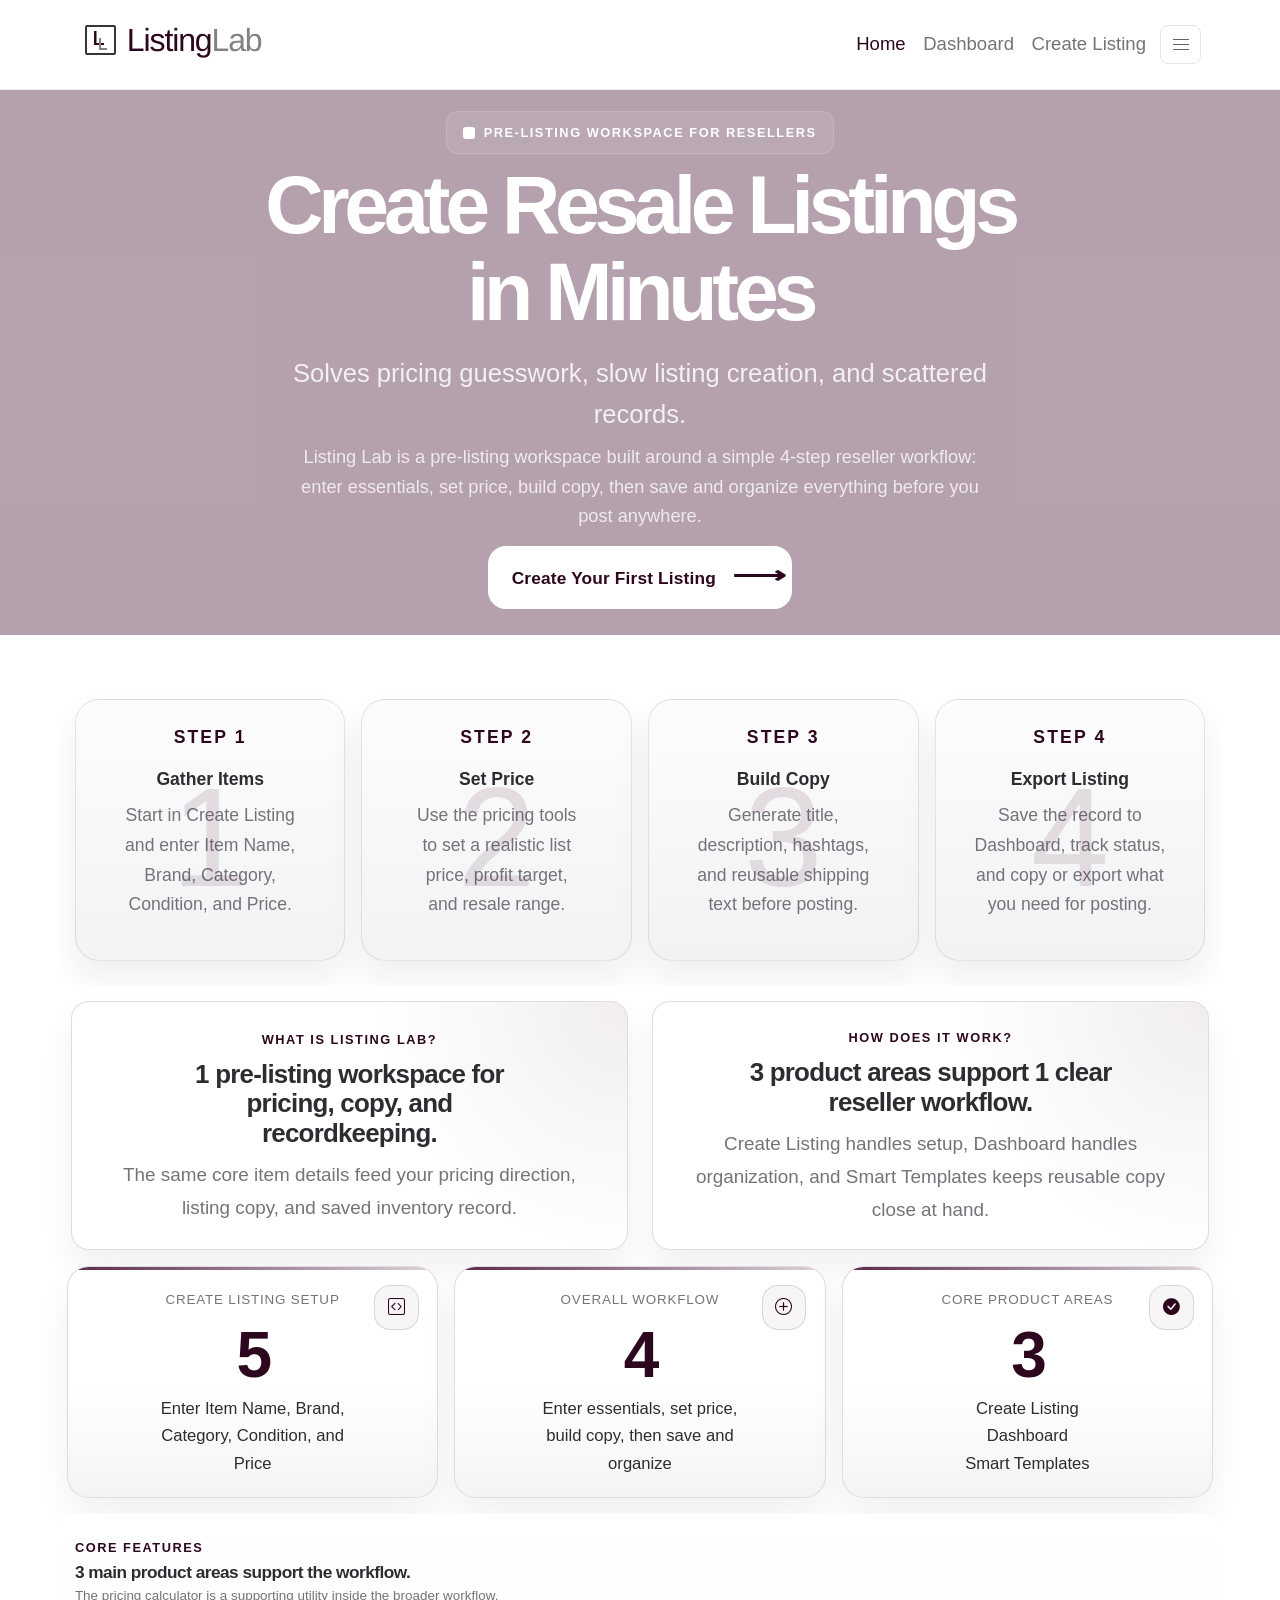
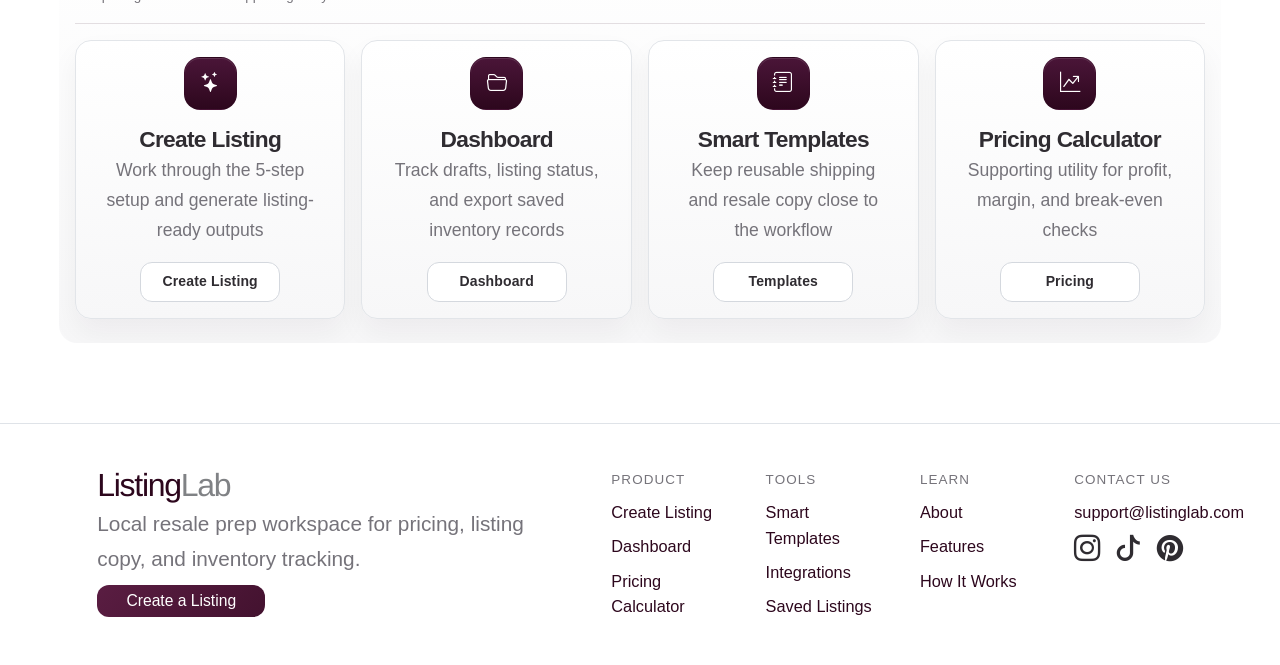
==== commit ca334138: "UI updates" ====
--- a/index.html
+++ b/index.html
@@ -3,7 +3,7 @@
 <head>
   <meta charset="utf-8" />
   <meta name="viewport" content="width=device-width, initial-scale=1" />
-  <meta name="description" content="Listing Lab helps resellers price, write, organize, and export marketplace listings from one pre-listing workspace." />
+  <meta name="description" content="Listing Lab helps resellers price, write, organize, and export marketplace listings from 1 pre-listing workspace." />
   <title>Listing Lab</title>
   <link
     href="https://cdn.jsdelivr.net/npm/bootstrap@5.3.3/dist/css/bootstrap.min.css"
@@ -67,7 +67,7 @@
           Solves pricing guesswork, slow listing creation, and scattered records.
         </p>
         <p class="mb-3">
-          Instead of drafting directly inside a marketplace and rewriting details each time, use Listing Lab to prep once with better pricing direction, stronger listing copy, and organized records before you post anywhere in a focused 4-step workflow.
+          Listing Lab is a pre-listing workspace built around a simple 4-step reseller workflow: enter essentials, set price, build copy, then save and organize everything before you post anywhere.
         </p>
         <div class="d-flex flex-wrap gap-2">
           <a class="btn btn-dark" href="new-listing.html">Create Your First Listing <span class="hero-cta-arrow" aria-hidden="true">&longrightarrow;</span></a>
@@ -82,29 +82,29 @@
             <div class="col-12 col-lg-3">
               <div class="home-workflow-card home-workflow-card--one border rounded p-3 h-100 d-flex flex-column">
                 <p class="home-workflow-kicker small text-secondary mb-2">Step 1</p>
-                <p class="fw-semibold mb-2">Enter Essentials</p>
-                <p class="small text-secondary mb-3">Add the required fields so pricing and listing tools can run.</p>
+                <p class="fw-semibold mb-2">Gather Items</p>
+                <p class="small text-secondary mb-3">Start in Create Listing<br>and enter Item Name,<br>Brand, Category,<br>Condition, and Price.</p>
               </div>
             </div>
             <div class="col-12 col-lg-3">
               <div class="home-workflow-card home-workflow-card--two border rounded p-3 h-100 d-flex flex-column">
                 <p class="home-workflow-kicker small text-secondary mb-2">Step 2</p>
                 <p class="fw-semibold mb-2">Set Price</p>
-                <p class="small text-secondary mb-3">Use Formula Pricing Helper, then optionally compare eBay comps.</p>
+                <p class="small text-secondary mb-3">Use the pricing tools<br>to set a realistic list<br>price, profit target,<br>and resale range.</p>
               </div>
             </div>
             <div class="col-12 col-lg-3">
               <div class="home-workflow-card home-workflow-card--three border rounded p-3 h-100 d-flex flex-column">
                 <p class="home-workflow-kicker small text-secondary mb-2">Step 3</p>
                 <p class="fw-semibold mb-2">Build Copy</p>
-                <p class="small text-secondary mb-3">Use the live preview, copy blocks, and smart templates to prep listing text.</p>
+                <p class="small text-secondary mb-3">Generate title,<br>description, hashtags,<br>and reusable shipping<br>text before posting.</p>
               </div>
             </div>
             <div class="col-12 col-lg-3">
               <div class="home-workflow-card home-workflow-card--four border rounded p-3 h-100 d-flex flex-column">
                 <p class="home-workflow-kicker small text-secondary mb-2">Step 4</p>
-                <p class="fw-semibold mb-2">Save and Organize</p>
-                <p class="small text-secondary mb-3">Store records in Dashboard, update status, and export when you need a file.</p>
+                <p class="fw-semibold mb-2">Export Listing</p>
+                <p class="small text-secondary mb-3">Save the record to<br>Dashboard, track status,<br>and copy or export what<br>you need for posting.</p>
               </div>
             </div>
           </div>
@@ -115,18 +115,18 @@
         <div class="col-12 col-lg-6">
           <div class="card home-panel home-insight-card home-insight-card--why h-100">
             <div class="card-body">
-              <p class="home-section-kicker mb-1">Why Listing Lab</p>
-              <p class="h5 mb-2">Enter Details Once. Use Them Everywhere.</p>
-              <p class="small text-secondary mb-2">Your Item Name, Brand, Category, Condition, and Price become the engine behind every workflow step.</p>
+              <p class="home-section-kicker mb-0">What is Listing Lab?</p>
+              <h2 class="h5 mb-0">1 pre-listing workspace for pricing, copy, and recordkeeping.</h2>
+              <p class="small text-secondary mb-0">The same core item details feed your pricing direction, listing copy, and saved inventory record.</p>
             </div>
           </div>
         </div>
         <div class="col-12 col-lg-6">
           <div class="card home-panel home-story home-insight-card home-insight-card--prep h-100">
             <div class="card-body">
-              <p class="home-section-kicker mb-1">Built for the prep stage</p>
-              <p class="h5 mb-2">From Raw Item to Publish-Ready Listing</p>
-              <p class="small text-secondary mb-2">As soon as essentials are in, Listing Lab turns them into practical outputs you can use right away.</p>
+              <p class="home-section-kicker mb-0">How Does it Work?</p>
+              <h2 class="h5 mb-0">3 product areas support 1 clear reseller workflow.</h2>
+              <p class="small text-secondary mb-0">Create Listing handles setup, Dashboard handles organization, and Smart Templates keeps reusable copy close at hand.</p>
             </div>
           </div>
         </div>
@@ -136,27 +136,27 @@
         <div class="col-12 col-md-4">
           <div class="card home-panel home-stat-card home-stat-card--inputs h-100 text-center">
             <div class="card-body">
-              <p class="small text-secondary mb-1">Required Inputs</p>
+              <p class="small text-secondary mb-1">Create Listing Setup</p>
               <p class="display-6 mb-0">5</p>
-              <p class="small mb-0">Item Name, Brand, Category, Condition, Price</p>
+              <p class="small mb-0">Enter Item Name, Brand, Category, Condition, and Price</p>
             </div>
           </div>
         </div>
         <div class="col-12 col-md-4">
           <div class="card home-panel home-stat-card home-stat-card--steps h-100 text-center">
             <div class="card-body">
-              <p class="small text-secondary mb-1">Core Workflow Steps</p>
+              <p class="small text-secondary mb-1">Overall Workflow</p>
               <p class="display-6 mb-0">4</p>
-              <p class="small mb-0">Enter details, price, build copy, save and organize</p>
+              <p class="small mb-0">Enter essentials, set price, build copy, then save and organize</p>
             </div>
           </div>
         </div>
         <div class="col-12 col-md-4">
           <div class="card home-panel home-stat-card home-stat-card--support h-100 text-center">
             <div class="card-body">
-              <p class="small text-secondary mb-1">Saved Listing Support</p>
-              <p class="display-6 mb-0">100%</p>
-              <p class="small mb-0">LocalStorage persistence + CSV export</p>
+              <p class="small text-secondary mb-1">Core Product Areas</p>
+              <p class="display-6 mb-0">3</p>
+              <p class="small mb-0">Create Listing<br>Dashboard<br>Smart Templates</p>
             </div>
           </div>
         </div>
@@ -166,40 +166,41 @@
         <div class="card-body">
           <div class="home-row-tools__header d-flex flex-column flex-lg-row align-items-lg-end justify-content-between gap-3 mb-3">
             <div>
-              <p class="home-section-kicker mb-1">Most-used tools</p>
-              <p class="h5 mb-0">Browse the pages sellers use most while building a listing.</p>
+              <p class="home-section-kicker mb-1">Core Features</p>
+              <h2 class="h5 mb-1">3 main product areas support the workflow.</h2>
+              <p class="small text-secondary mb-0">The pricing calculator is a supporting utility inside the broader workflow.</p>
             </div>
           </div>
           <div class="row g-3 text-center">
             <div class="col-12 col-md-3">
               <div class="home-tool-card border rounded p-3 h-100 d-flex flex-column text-center">
                 <span class="home-tool-card__icon" aria-hidden="true"><i class="bi bi-stars" aria-hidden="true"></i></span>
-                <p class="fw-semibold mb-1 mt-3">Create Listing</p>
-                <p class="small text-secondary mb-3">Input and generate</p>
+                <h3 class="h6 fw-semibold mb-1 mt-3">Create Listing</h3>
+                <p class="small text-secondary mb-3">Work through the 5-step setup and generate listing-ready outputs</p>
                 <a class="home-tool-card__cta btn btn-sm btn-outline-dark" href="new-listing.html">Create Listing</a>
               </div>
             </div>
             <div class="col-12 col-md-3">
               <div class="home-tool-card border rounded p-3 h-100 d-flex flex-column text-center">
                 <span class="home-tool-card__icon" aria-hidden="true"><i class="bi bi-folder2-open"></i></span>
-                <p class="fw-semibold mb-1 mt-3">Dashboard</p>
-                <p class="small text-secondary mb-3">Track and export</p>
+                <h3 class="h6 fw-semibold mb-1 mt-3">Dashboard</h3>
+                <p class="small text-secondary mb-3">Track drafts, listing status, and export saved inventory records</p>
                 <a class="home-tool-card__cta btn btn-sm btn-outline-dark" href="dashboard.html">Dashboard</a>
               </div>
             </div>
-            <div class="col-12 col-md-3">
+            <div class="col-12 col-md-3 order-md-4">
               <div class="home-tool-card border rounded p-3 h-100 d-flex flex-column text-center">
                 <span class="home-tool-card__icon" aria-hidden="true"><i class="bi bi-graph-up-arrow" aria-hidden="true"></i></span>
-                <p class="fw-semibold mb-1 mt-3">Pricing Calculator</p>
-                <p class="small text-secondary mb-3">Profit and margin checks</p>
+                <h3 class="h6 fw-semibold mb-1 mt-3">Pricing Calculator</h3>
+                <p class="small text-secondary mb-3">Supporting utility for profit, margin, and break-even checks</p>
                 <a class="home-tool-card__cta btn btn-sm btn-outline-dark" href="pricing.html">Pricing</a>
               </div>
             </div>
-            <div class="col-12 col-md-3">
+            <div class="col-12 col-md-3 order-md-3">
               <div class="home-tool-card border rounded p-3 h-100 d-flex flex-column text-center">
                 <span class="home-tool-card__icon" aria-hidden="true"><i class="bi bi-journal-text"></i></span>
-                <p class="fw-semibold mb-1 mt-3">Smart Templates</p>
-                <p class="small text-secondary mb-3">Paste-ready resale copy</p>
+                <h3 class="h6 fw-semibold mb-1 mt-3">Smart Templates</h3>
+                <p class="small text-secondary mb-3">Keep reusable shipping and resale copy close to the workflow</p>
                 <a class="home-tool-card__cta btn btn-sm btn-outline-dark" href="templates.html">Templates</a>
               </div>
             </div>
@@ -219,7 +220,7 @@
           </span>
         </p>
         <p class="small text-secondary mb-0">Local resale prep workspace for pricing, listing copy, and inventory tracking.</p>
-        <a class="badge text-bg-dark mt-2 text-decoration-none" href="new-listing.html">Start a Listing</a>
+        <a class="badge text-bg-dark mt-2 text-decoration-none" href="new-listing.html">Create a Listing</a>
       </div>
       <div class="col-6 col-lg-2">
         <p class="small text-uppercase text-secondary mb-2">Product</p>
--- a/styles.css
+++ b/styles.css
@@ -994,7 +994,7 @@
 
 body.home-page .home-row-workflow .home-workflow-kicker {
   display: block;
-  font-size: 0.84rem !important;
+  font-size: 0.94rem !important;
   letter-spacing: 0.12em;
   text-transform: uppercase;
   font-weight: 700;
@@ -1009,7 +1009,7 @@
   margin-bottom: 0.7rem !important;
   margin-left: auto;
   margin-right: auto;
-  color: var(--ll-accent);
+  color: var(--ll-text);
 }
 
 body.home-page .home-workflow-card .small {
@@ -1129,6 +1129,7 @@
 .home-tool-card .fw-semibold {
   font-size: 1.42rem;
   line-height: 1.15;
+  color: var(--ll-text);
 }
 
 .home-tool-card .small {
@@ -1187,12 +1188,14 @@
   text-transform: uppercase;
   font-size: 0.84rem !important;
   margin-bottom: 0.9rem !important;
+  color: var(--ll-accent);
 }
 
 .home-stat-card .display-6 {
   font-size: clamp(3.2rem, 5vw, 4.4rem);
   line-height: 0.95;
   margin-bottom: 0.55rem !important;
+  color: var(--ll-text);
 }
 
 .home-stat-card .small:last-child {
@@ -1201,6 +1204,7 @@
   line-height: 1.65;
   margin-left: auto;
   margin-right: auto;
+  color: var(--ll-muted);
 }
 
 .home-stat-card--inputs .card-body::before,
@@ -1279,6 +1283,7 @@
   z-index: 1;
   display: flex;
   flex-direction: column;
+  gap: 0.6rem;
   justify-content: center;
   align-items: center;
   min-height: 100%;
@@ -1319,22 +1324,14 @@
 
 body.home-page .home-row-insights .home-insight-card--prep .small.text-secondary {
   color: var(--ll-muted) !important;
-  max-width: 30rem;
-  font-size: 1.18rem !important;
-  line-height: 1.8;
-  font-weight: 500;
 }
 
 body.home-page .home-row-insights .home-insight-card--prep .h5 {
-  max-width: 28rem;
-  font-size: 1.78rem;
-  line-height: 1.12;
-  margin-bottom: 0.85rem !important;
+  color: var(--ll-text) !important;
 }
 
 body.home-page .home-row-insights .home-insight-card--prep .home-section-kicker {
   color: var(--ll-accent) !important;
-  margin-bottom: 0.55rem !important;
 }
 
 body.home-page .home-row-insights .home-insight-card--prep::after {
@@ -1405,11 +1402,8 @@
   text-align: left;
 }
 
-body.home-page .home-panel .h5,
 body.home-page .home-step-card .fw-semibold,
-body.home-page .home-tool-card .fw-semibold,
 body.home-page .home-discover .mb-0:not(.text-secondary),
-body.home-page .home-panel .display-6,
 body.home-page .home-workflow-kicker,
 body.home-page .home-section-kicker {
   color: var(--ll-accent);
@@ -1469,13 +1463,13 @@
   font-weight: 700;
   letter-spacing: 0.08em;
   text-transform: uppercase;
-  color: var(--ll-muted);
+  color: var(--ll-accent);
 }
 
 .dashboard-summary-card__value {
   font-size: clamp(1.9rem, 1.3rem + 1vw, 2.45rem);
   line-height: 1;
-  color: var(--ll-accent);
+  color: var(--ll-text);
   font-weight: 700;
 }
 
@@ -1605,7 +1599,7 @@
 .dashboard-item-title {
   display: inline-block;
   margin-bottom: 0.2rem;
-  color: var(--ll-accent);
+  color: var(--ll-text);
 }
 
 .dashboard-item-meta {
@@ -1725,7 +1719,7 @@
   font-family: "Skia", "Avenir Next", "Helvetica Neue", "Segoe UI", Arial, sans-serif;
   font-size: 1.55rem;
   line-height: 1.12;
-  color: var(--ll-accent);
+  color: var(--ll-text);
   margin-bottom: 0.95rem;
 }
 
@@ -1787,7 +1781,7 @@
 
 .saved-template-card__name {
   font-weight: 700;
-  color: var(--ll-accent);
+  color: var(--ll-text);
 }
 
 .saved-template-card__meta {
@@ -1872,7 +1866,7 @@
   line-height: 1.05;
   letter-spacing: -0.04em;
   font-weight: 700;
-  color: var(--ll-accent);
+  color: var(--ll-text);
   margin-bottom: 0.7rem !important;
 }
 
@@ -2398,20 +2392,28 @@
 @media (max-width: 991.98px) {
   .navbar .container {
     position: relative;
-    justify-content: flex-end;
+    display: grid;
+    grid-template-columns: minmax(0, 1fr) auto minmax(0, 1fr);
+    grid-template-rows: auto auto;
+    align-items: center;
+    justify-content: initial;
   }
 
   .navbar .navbar-brand {
-    position: absolute;
-    left: 50%;
-    transform: translateX(-50%);
+    position: static;
+    grid-column: 2;
+    grid-row: 1;
+    justify-self: center;
     margin-left: 0;
-    max-width: calc(100% - 5.75rem);
+    max-width: min(100%, 13rem);
     text-align: center;
     white-space: nowrap;
   }
 
   .navbar-toggler {
+    grid-column: 3;
+    grid-row: 1;
+    justify-self: end;
     margin-left: auto;
     margin-right: 0;
     width: 2.55rem;
@@ -2420,6 +2422,8 @@
   }
 
   .navbar .navbar-collapse {
+    grid-column: 1 / -1;
+    grid-row: 2;
     flex-basis: 100%;
     width: 100%;
     margin-top: 0.65rem;
@@ -2513,6 +2517,13 @@
 }
 
 @media (max-width: 767.98px) {
+  body.home-page,
+  body.interior-page {
+    background-attachment: scroll;
+    background-position: center top;
+    background-size: 185% auto;
+  }
+
   .card,
   .table-responsive,
   footer .row {
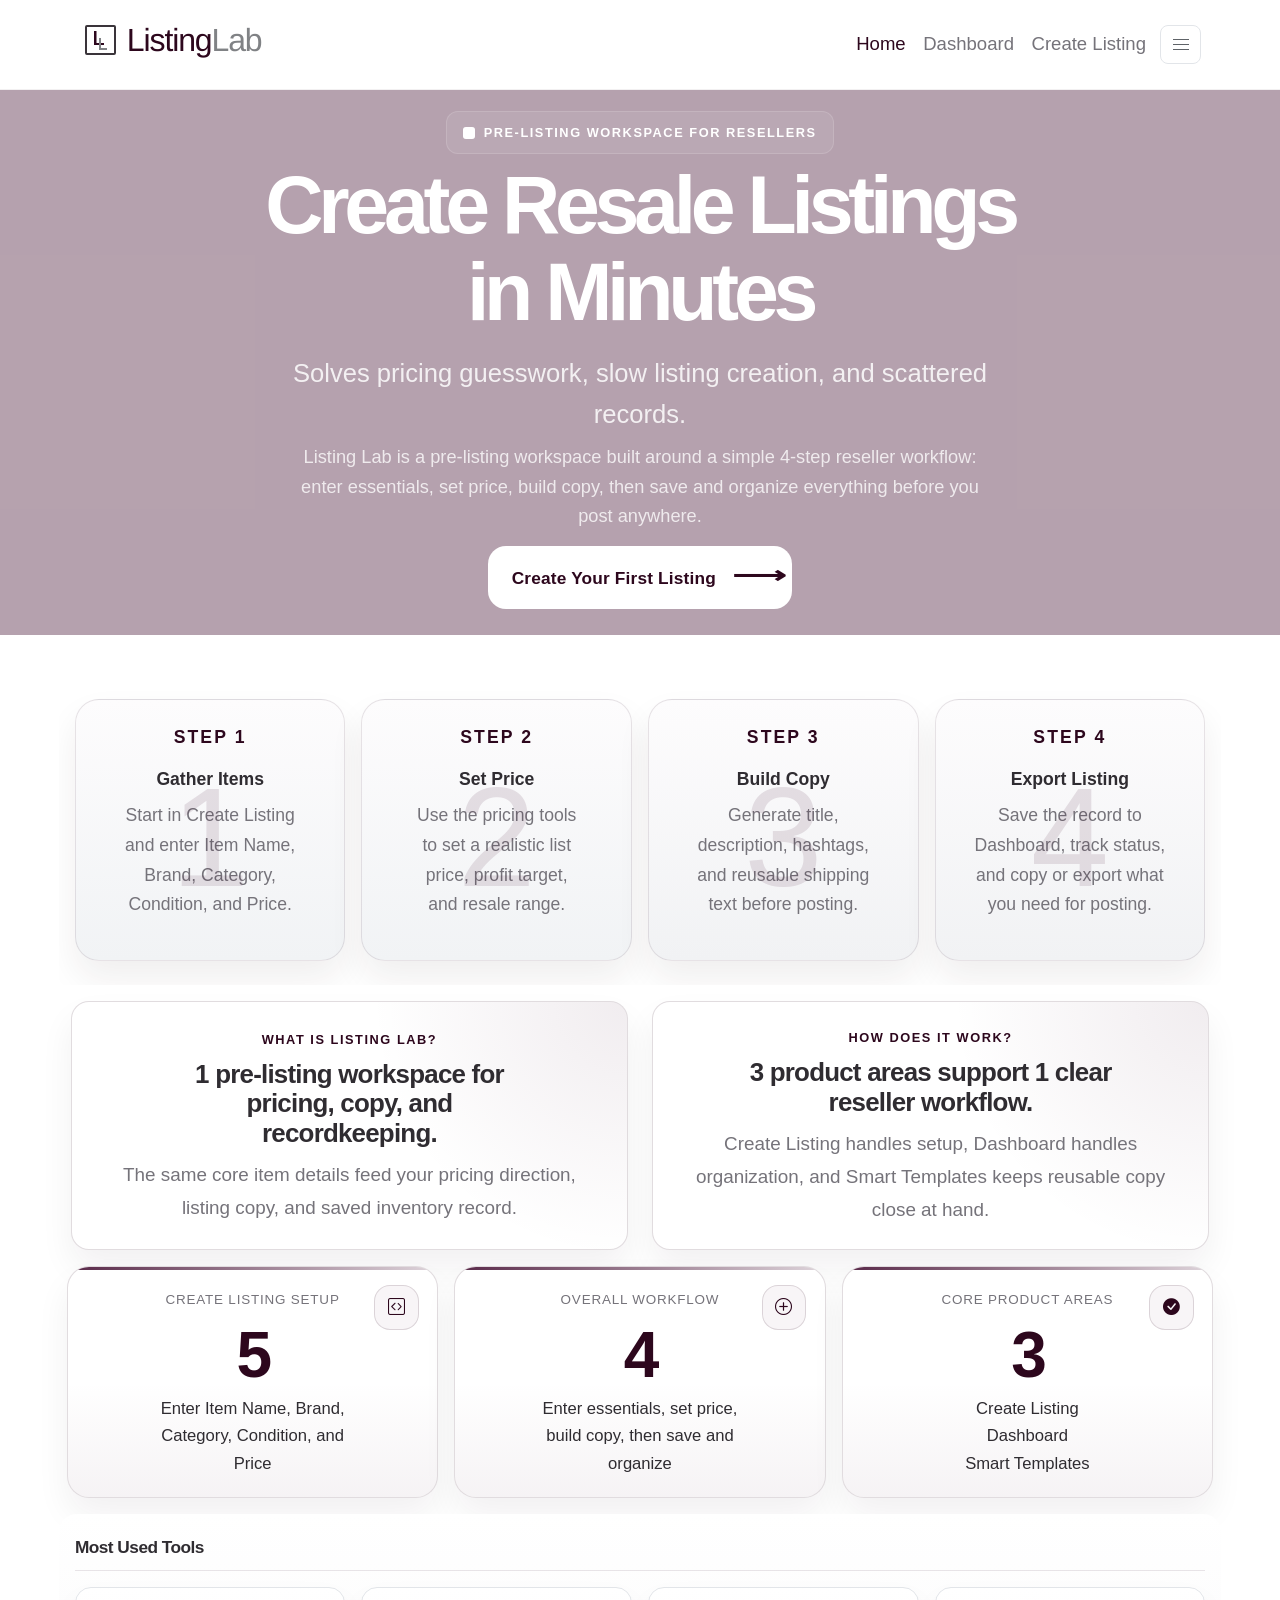
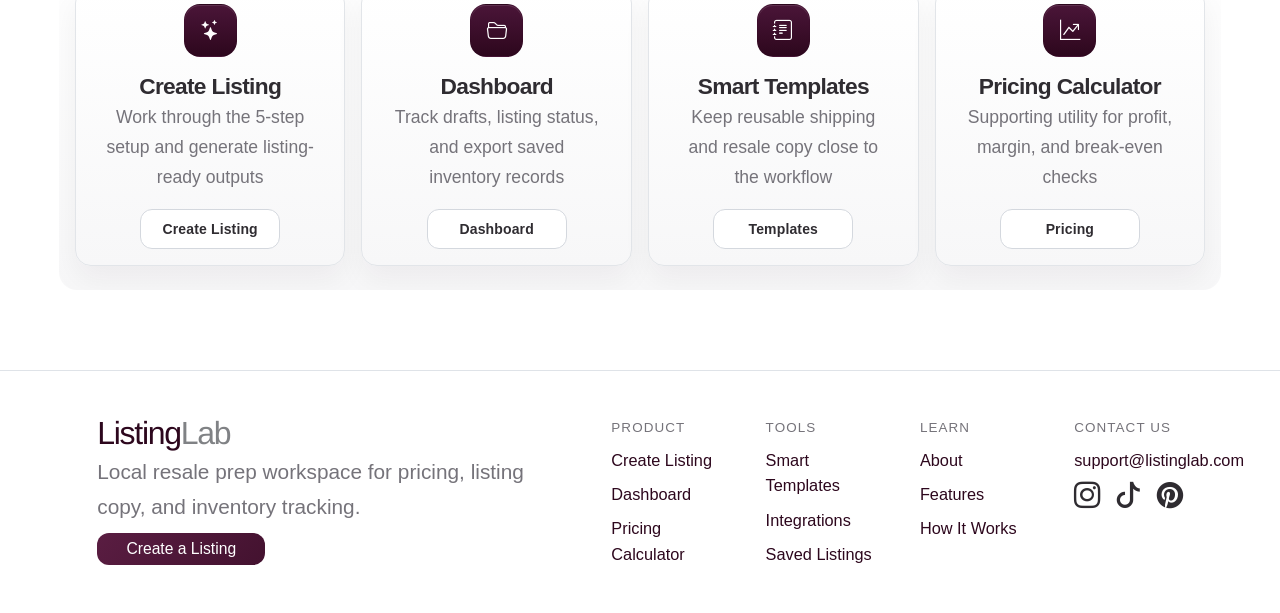
==== commit 2d34b2ef: "final touches" ====
--- a/index.html
+++ b/index.html
@@ -164,12 +164,8 @@
 
       <section class="card home-panel home-row-tools mb-4">
         <div class="card-body">
-          <div class="home-row-tools__header d-flex flex-column flex-lg-row align-items-lg-end justify-content-between gap-3 mb-3">
-            <div>
-              <p class="home-section-kicker mb-1">Core Features</p>
-              <h2 class="h5 mb-1">3 main product areas support the workflow.</h2>
-              <p class="small text-secondary mb-0">The pricing calculator is a supporting utility inside the broader workflow.</p>
-            </div>
+          <div class="home-row-tools__header mb-3">
+            <h2 class="h5 mb-0">Most Used Tools</h2>
           </div>
           <div class="row g-3 text-center">
             <div class="col-12 col-md-3">
--- a/styles.css
+++ b/styles.css
@@ -565,6 +565,7 @@
   border-radius: 14px;
   font-weight: 700;
   letter-spacing: 0.01em;
+  min-height: 2.8rem;
   padding: 0.72rem 1rem;
   transition: background-color 0.18s ease, border-color 0.18s ease, color 0.18s ease, transform 0.18s ease, box-shadow 0.18s ease;
 }
@@ -624,6 +625,7 @@
 }
 
 .btn-sm {
+  min-height: 2.3rem;
   padding: 0.54rem 0.82rem;
   border-radius: 12px;
 }
@@ -936,8 +938,8 @@
 body.home-page .home-row-tools__header {
   margin-left: 0;
   margin-right: 0;
-  padding: 0 0 1rem;
-  border-bottom: 1px solid rgba(45, 7, 29, 0.12);
+  padding: 0 0 0.85rem;
+  border-bottom: 1px solid rgba(45, 7, 29, 0.1);
   border-radius: 0;
 }
 
@@ -1487,6 +1489,13 @@
   box-shadow: none;
 }
 
+.dashboard-header .d-flex.flex-wrap.gap-2,
+.listing-actions,
+.template-output-card .d-flex.flex-wrap.gap-2,
+.templates-library-card .d-flex.flex-wrap.align-items-center.justify-content-between.gap-2 {
+  align-items: stretch;
+}
+
 .dashboard-filter {
   min-width: 11rem;
 }
@@ -1507,6 +1516,13 @@
   border: 1px solid var(--ll-line);
   border-radius: 20px;
   overflow: hidden;
+}
+
+.dashboard-table-wrap .table-responsive,
+.dashboard-table-wrap.table-responsive {
+  border: 0;
+  border-radius: 0;
+  box-shadow: none;
 }
 
 #dashboardStatus {
@@ -1614,6 +1630,10 @@
   line-height: 1.45;
 }
 
+.dashboard-table tbody tr {
+  transition: background-color 0.18s ease;
+}
+
 .dashboard-sku {
   display: inline-flex;
   align-items: center;
@@ -1736,9 +1756,70 @@
   border-color: var(--ll-line);
 }
 
+.templates-library-card .card-body {
+  padding: 1rem 1.05rem;
+}
+
+.templates-library-note {
+  padding: 0.95rem 1rem;
+  border: 1px solid rgba(74, 21, 56, 0.08);
+  border-radius: 16px;
+  background: linear-gradient(180deg, rgba(250, 249, 250, 0.98) 0%, rgba(243, 239, 242, 0.98) 100%);
+}
+
+.templates-sku-card {
+  padding: 1rem;
+  border: 1px solid rgba(74, 21, 56, 0.08);
+  border-radius: 16px;
+  background: linear-gradient(180deg, rgba(255, 255, 255, 0.98) 0%, rgba(246, 243, 248, 0.98) 100%);
+}
+
+.templates-library-note p + p {
+  margin-top: 0.25rem;
+}
+
+.templates-page .templates-hero-card .text-secondary,
+.templates-page .templates-library-card .text-secondary,
+.templates-page .template-output-card .text-secondary,
+.templates-page #templateLibraryStatus,
+.templates-page #templateEditorStatus,
+.templates-page #skuSettingsStatus {
+  font-size: 1.04rem;
+  line-height: 1.7;
+}
+
+.templates-page .templates-library-card .form-label,
+.templates-page .template-output-card .form-label {
+  font-size: 1rem;
+  font-weight: 600;
+  color: var(--ll-text);
+}
+
+.templates-page .templates-library-card .form-control,
+.templates-page .template-output-card .form-control,
+.templates-page .templates-library-card .form-select,
+.templates-page .template-output-card .form-select {
+  font-size: 1rem;
+}
+
+.templates-page .template-output-card .small.text-secondary,
+.templates-page .templates-library-card .small.text-secondary {
+  font-size: 1.02rem !important;
+}
+
 .templates-output-grid {
   display: grid;
   gap: 1rem;
+}
+
+.templates-preview-grid {
+  display: grid;
+  gap: 1rem;
+}
+
+.templates-preview-section {
+  display: grid;
+  gap: 0.7rem;
 }
 
 .template-output-card .card-body {
@@ -1763,8 +1844,10 @@
   border-radius: 16px;
   background: linear-gradient(180deg, rgba(250, 249, 250, 0.98) 0%, rgba(243, 239, 242, 0.98) 100%);
   color: var(--ll-text);
-  font-size: 0.98rem;
+  font-size: 1.03rem;
   line-height: 1.65;
+  white-space: pre-wrap;
+  word-break: break-word;
 }
 
 .saved-template-list {
@@ -1772,21 +1855,43 @@
   gap: 0.9rem;
 }
 
+@media (min-width: 992px) {
+  .saved-template-list {
+    grid-template-columns: repeat(3, minmax(0, 1fr));
+    align-items: start;
+  }
+}
+
 .saved-template-card {
+  display: flex;
+  flex-direction: column;
+  height: 100%;
   padding: 1rem 1.05rem;
   border: 1px solid var(--ll-line);
   border-radius: 18px;
   background: linear-gradient(180deg, rgba(255, 255, 255, 0.98) 0%, rgba(245, 243, 248, 0.98) 100%);
 }
 
+.template-library-card.is-active {
+  border-color: rgba(74, 21, 56, 0.22);
+  box-shadow: 0 0 0 2px rgba(74, 21, 56, 0.08);
+}
+
 .saved-template-card__name {
   font-weight: 700;
   color: var(--ll-text);
+  font-size: 1.06rem;
 }
 
 .saved-template-card__meta {
-  font-size: 0.88rem;
+  font-size: 0.96rem;
   color: var(--ll-muted);
+}
+
+.saved-template-card__preview {
+  min-height: 6.25rem;
+  font-size: 1rem;
+  flex: 1 1 auto;
 }
 
 .saved-template-card__actions {
@@ -1794,6 +1899,8 @@
   flex-wrap: wrap;
   gap: 0.55rem;
   margin-top: 0.85rem;
+  justify-content: flex-start;
+  align-items: flex-start;
 }
 
 .saved-template-empty {
@@ -1809,6 +1916,142 @@
   text-align: center;
 }
 
+.saved-template-empty a {
+  color: var(--ll-accent);
+  font-weight: 700;
+}
+
+.templates-page .templates-workspace .h5 {
+  font-size: 1.62rem;
+}
+
+.templates-page .preview-section-label {
+  font-size: 0.84rem;
+}
+
+.how-card-grid {
+  align-items: stretch;
+}
+
+.how-detail-card {
+  display: flex;
+  flex-direction: column;
+  gap: 0.55rem;
+  padding: 1.15rem 1.2rem;
+  border: 1px solid rgba(74, 21, 56, 0.1);
+  border-radius: 20px;
+  background:
+    radial-gradient(circle at top right, rgba(74, 21, 56, 0.06) 0%, rgba(74, 21, 56, 0) 32%),
+    linear-gradient(180deg, rgba(255, 255, 255, 0.98) 0%, rgba(245, 243, 248, 0.98) 100%);
+  box-shadow: 0 12px 26px rgba(38, 22, 35, 0.05);
+}
+
+.how-detail-card .h6 {
+  margin-bottom: 0.1rem;
+  font-size: 1.22rem;
+  line-height: 1.22;
+  color: var(--ll-text);
+}
+
+.how-detail-card .text-secondary {
+  margin-bottom: 0;
+}
+
+.about-page .about-hero-card {
+  border-color: rgba(74, 21, 56, 0.12);
+  background:
+    radial-gradient(circle at top right, rgba(74, 21, 56, 0.13) 0%, rgba(74, 21, 56, 0) 28%),
+    linear-gradient(180deg, rgba(255, 255, 255, 0.98) 0%, rgba(245, 239, 244, 0.98) 100%);
+}
+
+.about-page .about-hero-card .card-body {
+  padding: 1.8rem 1.85rem;
+}
+
+.about-page .about-story-card {
+  overflow: hidden;
+  border-color: rgba(74, 21, 56, 0.1);
+  background:
+    linear-gradient(140deg, rgba(255, 255, 255, 0.98) 0%, rgba(247, 242, 246, 0.98) 100%);
+  box-shadow: 0 18px 38px rgba(38, 22, 35, 0.07);
+}
+
+.about-page .about-story-card::before {
+  content: "";
+  display: block;
+  height: 4px;
+  width: 100%;
+  background: linear-gradient(90deg, rgba(74, 21, 56, 0.92) 0%, rgba(142, 73, 111, 0.7) 100%);
+}
+
+.about-page .about-story-card .card-body {
+  padding: 1.55rem 1.6rem 1.65rem;
+}
+
+.about-page main .row > .col-12 > .about-story-card,
+.about-page .about-story-card .card-body {
+  position: relative;
+}
+
+.about-page .about-story-card .card-body::after {
+  content: "";
+  position: absolute;
+  inset: auto -1.2rem -1.2rem auto;
+  width: 6.5rem;
+  height: 6.5rem;
+  border-radius: 999px;
+  background: radial-gradient(circle, rgba(74, 21, 56, 0.07) 0%, rgba(74, 21, 56, 0) 72%);
+  pointer-events: none;
+}
+
+.about-page main .about-story-card h2.h5 {
+  font-size: 1.68rem;
+}
+
+.about-page main .about-story-card p:not(.preview-section-label),
+.about-page main .about-hero-card p {
+  font-size: 1.06rem;
+  line-height: 1.75;
+}
+
+.about-page .about-story-card .preview-section-label {
+  font-size: 0.82rem;
+}
+
+.about-page .about-story-card .border.rounded {
+  border: 1px solid rgba(74, 21, 56, 0.1) !important;
+  border-radius: 18px !important;
+  background: rgba(255, 255, 255, 0.84);
+}
+
+.how-it-works-page main .how-card-grid + .row,
+.how-it-works-page main .how-card-grid {
+  margin-top: 0;
+}
+
+.how-it-works-page main .card h2.h5 {
+  font-size: 1.62rem;
+}
+
+.how-it-works-page main#main-content > section.card:first-of-type .h3,
+.how-it-works-page main#main-content .how-detail-card .h6,
+.how-it-works-page main#main-content .preview-section-label {
+  text-wrap: balance;
+}
+
+.how-it-works-page main#main-content .preview-section-label {
+  font-size: 0.86rem;
+}
+
+.templates-workspace .form-text {
+  color: var(--ll-muted);
+  line-height: 1.55;
+}
+
+.templates-workspace .h5 {
+  color: var(--ll-text);
+}
+
 .utility-page #featureStatusList {
   gap: 0.95rem !important;
 }
@@ -1898,6 +2141,14 @@
   border-radius: 18px;
   background: rgba(255, 255, 255, 0.84) !important;
   box-shadow: none;
+}
+
+.listing-subpanel .card-body,
+.template-output-card .card-body,
+.templates-library-card .card-body {
+  display: flex;
+  flex-direction: column;
+  gap: 0.35rem;
 }
 
 .listing-actions {
@@ -2240,8 +2491,8 @@
   border-radius: 14px;
   background: rgba(255, 255, 255, 0.9);
   color: var(--ll-text);
-  font-size: 0.98rem;
-  line-height: 1.6;
+  font-size: 1rem;
+  line-height: 1.65;
 }
 
 .export-copy-value--summary {
@@ -2501,6 +2752,15 @@
     grid-template-columns: repeat(2, minmax(0, 1fr));
   }
 
+  .dashboard-header .d-flex.flex-wrap.gap-2 {
+    width: 100%;
+  }
+
+  .dashboard-header .d-flex.flex-wrap.gap-2 .btn,
+  .dashboard-header .d-flex.flex-wrap.gap-2 a.btn {
+    flex: 1 1 13rem;
+  }
+
   .dashboard-filter,
   .dashboard-filter--search,
   .dashboard-selection-meta {
@@ -2604,6 +2864,10 @@
 
   .dashboard-summary-grid {
     grid-template-columns: 1fr;
+  }
+
+  .dashboard-table-wrap {
+    border-radius: 18px;
   }
 
   .dashboard-header .btn,
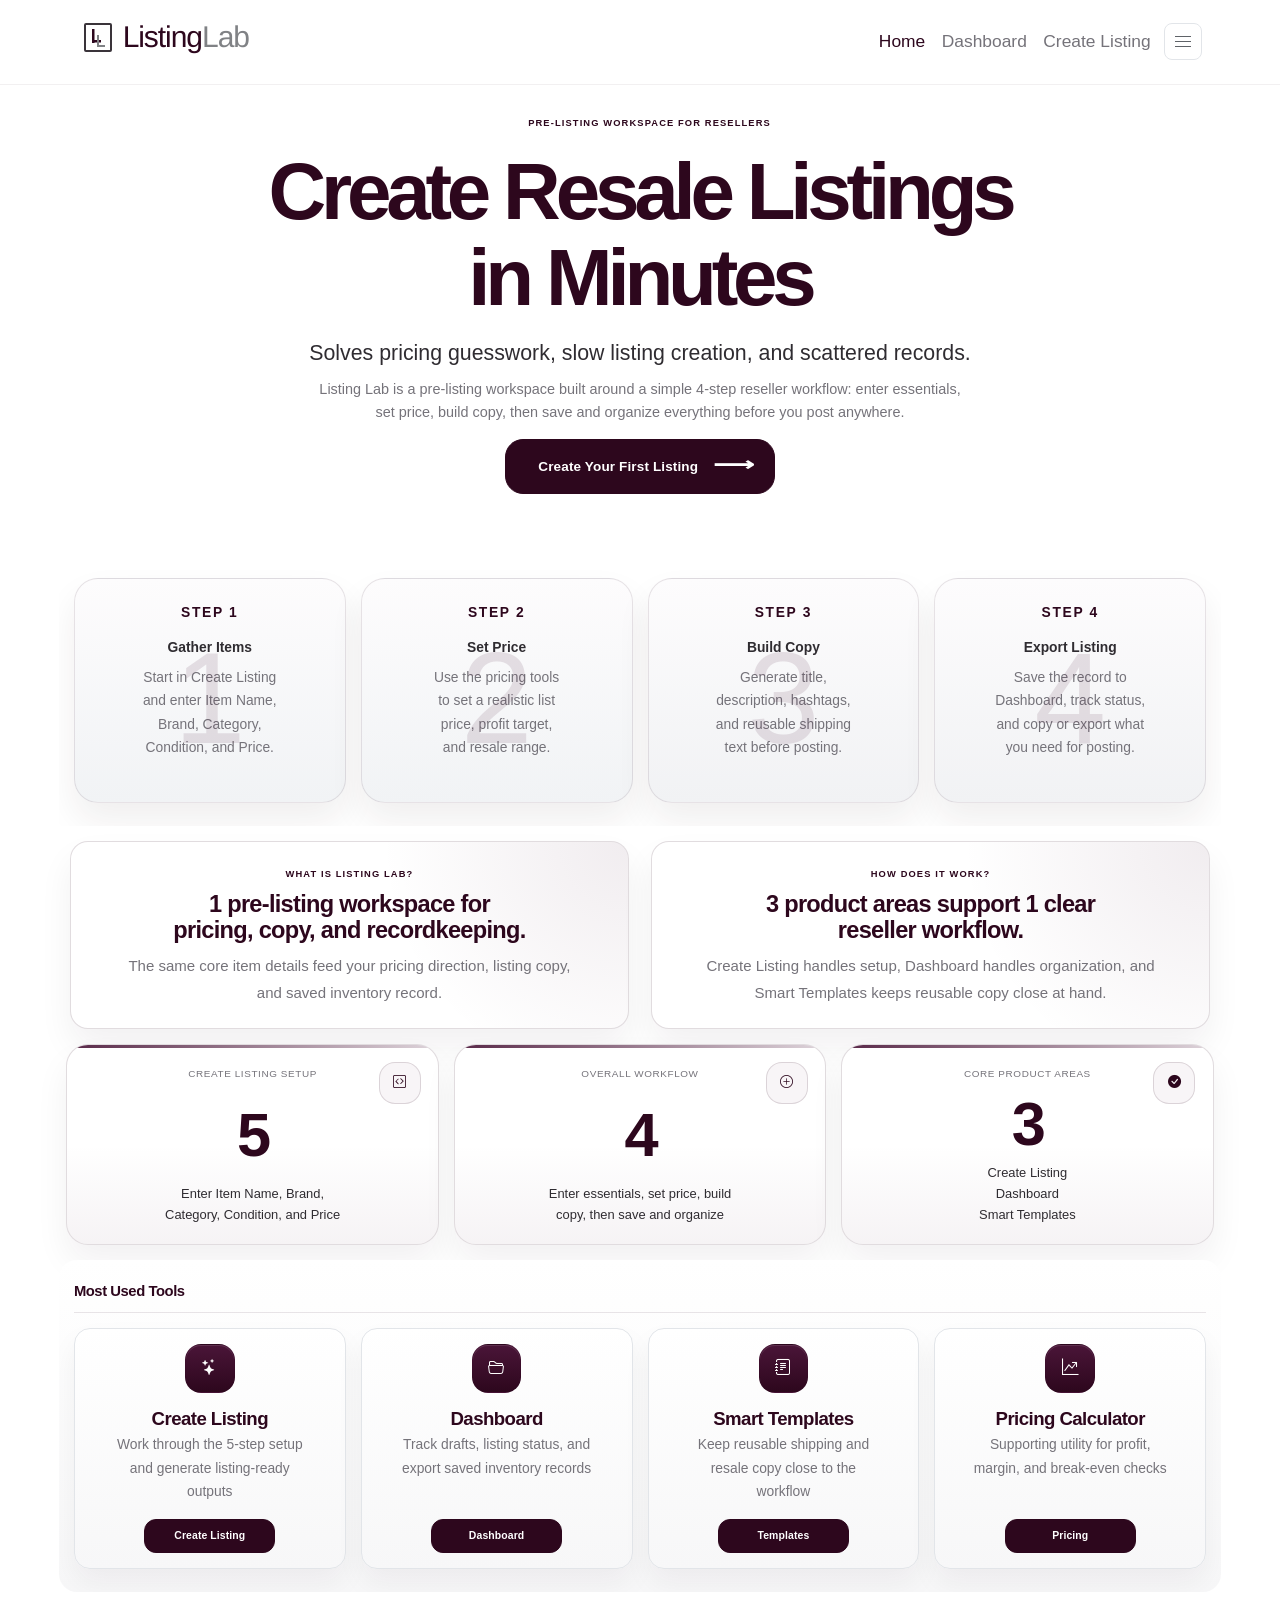
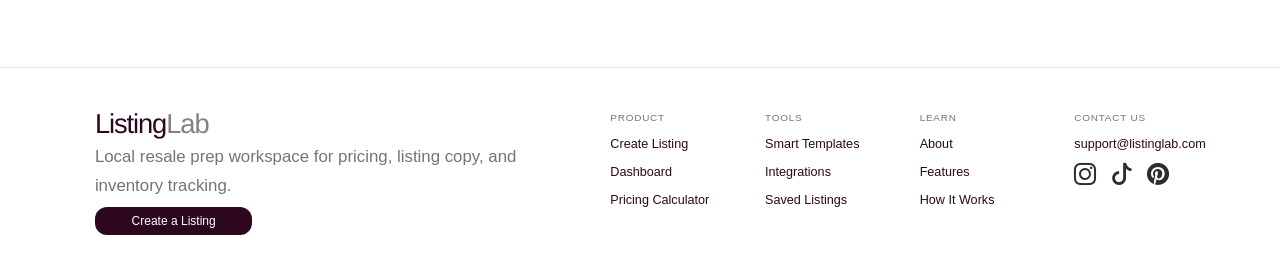
==== commit 18e18a28: "create listing updates" ====
--- a/index.html
+++ b/index.html
@@ -41,7 +41,7 @@
         <ul class="navbar-nav ms-auto mb-2 mb-lg-0">
           <li class="nav-item"><a class="nav-link active" aria-current="page" href="index.html">Home</a></li>
           <li class="nav-item"><a class="nav-link" href="dashboard.html">Dashboard</a></li>
-          <li class="nav-item"><a class="nav-link" href="new-listing.html">Create Listing</a></li>
+          <li class="nav-item"><a class="nav-link" href="new-listing.html?new=1">Create Listing</a></li>
           <li class="nav-item dropdown">
             <a class="nav-link dropdown-toggle menu-toggle" href="#" role="button" data-bs-toggle="dropdown" aria-expanded="false" aria-label="Open more pages" title="More pages"><span class="navbar-toggler-icon" aria-hidden="true"></span></a>
             <ul class="dropdown-menu dropdown-menu-end">
@@ -70,7 +70,7 @@
           Listing Lab is a pre-listing workspace built around a simple 4-step reseller workflow: enter essentials, set price, build copy, then save and organize everything before you post anywhere.
         </p>
         <div class="d-flex flex-wrap gap-2">
-          <a class="btn btn-dark" href="new-listing.html">Create Your First Listing <span class="hero-cta-arrow" aria-hidden="true">&longrightarrow;</span></a>
+          <a class="btn btn-dark" href="new-listing.html?new=1">Create Your First Listing <span class="hero-cta-arrow" aria-hidden="true">&longrightarrow;</span></a>
         </div>
       </div>
     </section>
@@ -173,7 +173,7 @@
                 <span class="home-tool-card__icon" aria-hidden="true"><i class="bi bi-stars" aria-hidden="true"></i></span>
                 <h3 class="h6 fw-semibold mb-1 mt-3">Create Listing</h3>
                 <p class="small text-secondary mb-3">Work through the 5-step setup and generate listing-ready outputs</p>
-                <a class="home-tool-card__cta btn btn-sm btn-outline-dark" href="new-listing.html">Create Listing</a>
+                <a class="home-tool-card__cta btn btn-sm btn-outline-dark" href="new-listing.html?new=1">Create Listing</a>
               </div>
             </div>
             <div class="col-12 col-md-3">
@@ -216,12 +216,12 @@
           </span>
         </p>
         <p class="small text-secondary mb-0">Local resale prep workspace for pricing, listing copy, and inventory tracking.</p>
-        <a class="badge text-bg-dark mt-2 text-decoration-none" href="new-listing.html">Create a Listing</a>
+        <a class="badge text-bg-dark mt-2 text-decoration-none" href="new-listing.html?new=1">Create a Listing</a>
       </div>
       <div class="col-6 col-lg-2">
         <p class="small text-uppercase text-secondary mb-2">Product</p>
         <ul class="list-unstyled mb-0">
-          <li><a href="new-listing.html">Create Listing</a></li>
+          <li><a href="new-listing.html?new=1">Create Listing</a></li>
           <li><a href="dashboard.html">Dashboard</a></li>
           <li><a href="pricing.html">Pricing Calculator</a></li>
         </ul>
--- a/styles.css
+++ b/styles.css
@@ -8,7 +8,12 @@
   height: 100%;
 }
 
+html {
+  font-size: 93.75%;
+}
+
 :root {
+  --ll-content-text-step: 0pt;
   --ll-bg: #f5f5f7;
   --ll-surface: #ffffff;
   --ll-surface-soft: #f1f2f4;
@@ -172,27 +177,27 @@
 
 h1,
 .h1 {
-  font-size: clamp(2.35rem, 4vw, 3.5rem);
+  font-size: calc(clamp(2.538rem, 4.32vw, 3.78rem) - var(--ll-content-text-step));
 }
 
 h2,
 .h2 {
-  font-size: clamp(1.85rem, 2.4vw, 2.45rem);
+  font-size: calc(clamp(1.998rem, 2.592vw, 2.646rem) - var(--ll-content-text-step));
 }
 
 h3,
 .h3 {
-  font-size: clamp(1.45rem, 1.9vw, 1.85rem);
+  font-size: calc(clamp(1.566rem, 2.052vw, 1.998rem) - var(--ll-content-text-step));
 }
 
 h4,
 .h4 {
-  font-size: 1.28rem;
+  font-size: calc(1.382rem - var(--ll-content-text-step));
 }
 
 h5,
 .h5 {
-  font-size: 1.08rem;
+  font-size: calc(1.166rem - var(--ll-content-text-step));
 }
 
 p,
@@ -205,11 +210,11 @@
 }
 
 p {
-  font-size: 0.98rem;
+  font-size: calc(0.98rem - var(--ll-content-text-step));
 }
 
 .display-6 {
-  font-size: clamp(2rem, 4vw, 3rem);
+  font-size: calc(clamp(2rem, 4vw, 3rem) - var(--ll-content-text-step));
   font-weight: 700;
   letter-spacing: -0.05em;
   line-height: 1;
@@ -220,19 +225,19 @@
 }
 
 .fs-5 {
-  font-size: 1.14rem !important;
+  font-size: calc(1.14rem - var(--ll-content-text-step)) !important;
   line-height: 1.3;
 }
 
 .fs-4 {
-  font-size: 1.65rem !important;
+  font-size: calc(1.65rem - var(--ll-content-text-step)) !important;
   letter-spacing: -0.03em;
   line-height: 1.1;
 }
 
 .small,
 small {
-  font-size: 0.84rem !important;
+  font-size: calc(0.84rem - var(--ll-content-text-step)) !important;
 }
 
 .fw-semibold {
@@ -305,7 +310,7 @@
 }
 
 .navbar .navbar-brand .brand-wordmark {
-  font-size: 2rem;
+  font-size: calc(2rem - var(--ll-content-text-step));
   font-weight: 500;
   letter-spacing: -0.035em;
 }
@@ -325,7 +330,7 @@
 
 .brand-wordmark {
   color: var(--ll-text);
-  font-size: clamp(1.28rem, 1rem + 0.8vw, 1.62rem);
+  font-size: calc(clamp(1.28rem, 1rem + 0.8vw, 1.62rem) - var(--ll-content-text-step));
   font-weight: 500;
   letter-spacing: -0.04em;
   line-height: 1;
@@ -391,7 +396,7 @@
 .navbar .nav-link {
   color: var(--ll-muted);
   font-weight: 500;
-  font-size: 1.16rem;
+  font-size: calc(1.16rem - var(--ll-content-text-step));
   padding: 0.45rem 0.45rem !important;
   border-radius: 999px;
   transition: color 0.18s ease, background-color 0.18s ease;
@@ -446,7 +451,7 @@
   width: 2.55rem;
   height: 2.45rem;
   min-width: 0;
-  font-size: 0.98rem;
+  font-size: calc(0.98rem - var(--ll-content-text-step));
   color: transparent;
   border: 1px solid var(--ll-line);
   border-radius: 8px;
@@ -641,6 +646,30 @@
 }
 
 /* Forms */
+.pricing-helper #marketSearchStatus:empty,
+.pricing-helper #formulaStatus:empty,
+.pricing-helper #formulaSummary:empty,
+.pricing-helper #compStatus:empty,
+.pricing-helper #compSummary:empty,
+.pricing-helper #compResults:empty,
+.pricing-helper #marketTermSuggestions:empty {
+  display: none;
+}
+
+#exportCompatibilityStatus:empty {
+  display: none;
+}
+
+.pricing-helper .manual-comp-input {
+  appearance: auto;
+  -moz-appearance: auto;
+}
+
+.pricing-helper .manual-comp-input::-webkit-inner-spin-button,
+.pricing-helper .manual-comp-input::-webkit-outer-spin-button {
+  opacity: 1;
+}
+
 .form-label {
   color: var(--ll-text);
   font-weight: 600;
@@ -703,7 +732,7 @@
 
 .progress-bar {
   background: linear-gradient(90deg, #6a244c 0%, #4a1538 58%, #2d071d 100%);
-  font-size: 0.8rem;
+  font-size: calc(0.8rem - var(--ll-content-text-step));
   font-weight: 700;
   letter-spacing: 0.02em;
 }
@@ -728,7 +757,7 @@
 
 .create-listing-page .listing-form-card > .card-body > p.small.text-secondary:first-of-type {
   margin-bottom: 0.5rem;
-  font-size: 0.98rem !important;
+  font-size: calc(0.98rem - var(--ll-content-text-step)) !important;
   font-weight: 600;
   letter-spacing: 0.02em;
   color: var(--ll-text) !important;
@@ -740,8 +769,8 @@
   border: 0;
   border-radius: 0;
   margin-bottom: 1.25rem !important;
-  background: rgba(62, 10, 42, 0.38);
-  color: #fff;
+  background: rgba(255, 255, 255, 0.88);
+  color: var(--ll-text);
   box-shadow: none;
 }
 
@@ -765,7 +794,7 @@
 .home-hero__eyebrow,
 .home-section-kicker {
   color: #e9cfdc;
-  font-size: 0.8rem;
+  font-size: calc(0.8rem - var(--ll-content-text-step));
   font-weight: 700;
   letter-spacing: 0.12em;
   text-transform: uppercase;
@@ -779,11 +808,11 @@
 .home-hero h1,
 .home-hero .h2,
 .home-hero p {
-  color: #fff;
+  color: var(--ll-text);
 }
 
 .home-hero .h2 {
-  font-size: clamp(3.2rem, 6.3vw, 5.1rem);
+  font-size: calc(clamp(3.456rem, 6.804vw, 5.508rem) - var(--ll-content-text-step));
   line-height: 1.08;
   letter-spacing: -0.065em;
   max-width: 50rem;
@@ -795,8 +824,8 @@
   max-width: 46rem;
   margin-left: auto;
   margin-right: auto;
-  color: rgba(255, 255, 255, 0.84);
-  font-size: clamp(1.35rem, 2vw, 1.6rem);
+  color: var(--ll-text);
+  font-size: calc(clamp(1.35rem, 2vw, 1.6rem) - var(--ll-content-text-step));
   font-weight: 500 !important;
 }
 
@@ -804,8 +833,8 @@
   max-width: 43rem;
   margin-left: auto;
   margin-right: auto;
-  color: rgba(255, 255, 255, 0.78);
-  font-size: 1.14rem;
+  color: var(--ll-muted);
+  font-size: calc(1.14rem - var(--ll-content-text-step));
 }
 
 .home-hero .btn-outline-secondary {
@@ -836,7 +865,7 @@
   background: rgba(255, 255, 255, 0.12);
   border: 1px solid rgba(255, 255, 255, 0.14);
   color: #fff;
-  font-size: 0.82rem;
+  font-size: calc(0.82rem - var(--ll-content-text-step));
   font-weight: 600;
 }
 
@@ -867,7 +896,7 @@
   color: var(--ll-accent);
   box-shadow: none;
   padding: 1rem 1.45rem;
-  font-size: 1.08rem;
+  font-size: calc(1.08rem - var(--ll-content-text-step));
 }
 
 body.home-page .hero-cta-arrow {
@@ -972,7 +1001,7 @@
   left: 50%;
   transform: translate(-50%, -44%);
   font-family: "Skia", "Avenir Next", "Helvetica Neue", "Segoe UI", Arial, sans-serif;
-  font-size: 8.8rem;
+  font-size: calc(8.8rem - var(--ll-content-text-step));
   line-height: 1;
   color: rgba(74, 21, 56, 0.12);
   pointer-events: none;
@@ -996,7 +1025,7 @@
 
 body.home-page .home-row-workflow .home-workflow-kicker {
   display: block;
-  font-size: 0.94rem !important;
+  font-size: calc(0.94rem - var(--ll-content-text-step)) !important;
   letter-spacing: 0.12em;
   text-transform: uppercase;
   font-weight: 700;
@@ -1005,7 +1034,7 @@
 }
 
 body.home-page .home-workflow-card .fw-semibold {
-  font-size: 1.42rem;
+  font-size: calc(1.42rem - var(--ll-content-text-step));
   line-height: 1.15;
   max-width: 11rem;
   margin-bottom: 0.7rem !important;
@@ -1015,7 +1044,7 @@
 }
 
 body.home-page .home-workflow-card .small {
-  font-size: 1.1rem !important;
+  font-size: calc(1.1rem - var(--ll-content-text-step)) !important;
   max-width: 13rem;
   line-height: 1.7;
   margin-left: auto;
@@ -1037,7 +1066,7 @@
   border-radius: 14px;
   background: #ffffff;
   color: var(--ll-text);
-  font-size: 0.98rem;
+  font-size: calc(0.98rem - var(--ll-content-text-step));
   font-weight: 600;
 }
 
@@ -1058,7 +1087,7 @@
   border: 1px solid rgba(45, 7, 29, 0.18);
   background: linear-gradient(180deg, #ffffff 0%, #f1f1f3 100%);
   color: var(--ll-accent);
-  font-size: 1rem;
+  font-size: calc(1rem - var(--ll-content-text-step));
   font-weight: 600;
   text-decoration: none;
 }
@@ -1119,7 +1148,7 @@
   border-radius: 16px;
   background: linear-gradient(180deg, #4a1538 0%, #2d071d 100%);
   color: #ffffff;
-  font-size: 1.28rem;
+  font-size: calc(1.28rem - var(--ll-content-text-step));
   align-self: center;
   box-shadow: inset 0 1px 0 rgba(255, 255, 255, 0.12);
 }
@@ -1129,7 +1158,7 @@
 }
 
 .home-tool-card .fw-semibold {
-  font-size: 1.42rem;
+  font-size: calc(1.42rem - var(--ll-content-text-step));
   line-height: 1.15;
   color: var(--ll-text);
 }
@@ -1138,7 +1167,7 @@
   max-width: 13rem;
   margin-left: auto;
   margin-right: auto;
-  font-size: 1.1rem !important;
+  font-size: calc(1.1rem - var(--ll-content-text-step)) !important;
   line-height: 1.7;
 }
 
@@ -1188,13 +1217,13 @@
 .home-stat-card .small:first-child {
   letter-spacing: 0.06em;
   text-transform: uppercase;
-  font-size: 0.84rem !important;
+  font-size: calc(0.84rem - var(--ll-content-text-step)) !important;
   margin-bottom: 0.9rem !important;
   color: var(--ll-accent);
 }
 
 .home-stat-card .display-6 {
-  font-size: clamp(3.2rem, 5vw, 4.4rem);
+  font-size: calc(clamp(3.2rem, 5vw, 4.4rem) - var(--ll-content-text-step));
   line-height: 0.95;
   margin-bottom: 0.55rem !important;
   color: var(--ll-text);
@@ -1202,7 +1231,7 @@
 
 .home-stat-card .small:last-child {
   max-width: 13rem;
-  font-size: 1.14rem !important;
+  font-size: calc(1.14rem - var(--ll-content-text-step)) !important;
   line-height: 1.65;
   margin-left: auto;
   margin-right: auto;
@@ -1225,7 +1254,7 @@
   background: rgba(74, 21, 56, 0.04);
   color: var(--ll-accent);
   font-family: bootstrap-icons;
-  font-size: 1.05rem;
+  font-size: calc(1.05rem - var(--ll-content-text-step));
 }
 
 .home-stat-card--inputs .card-body::before {
@@ -1269,7 +1298,7 @@
   background: linear-gradient(180deg, rgba(74, 21, 56, 0.08) 0%, rgba(74, 21, 56, 0.02) 100%);
   color: var(--ll-accent);
   font-family: bootstrap-icons;
-  font-size: 1.15rem;
+  font-size: calc(1.15rem - var(--ll-content-text-step));
 }
 
 .home-insight-card--why::after {
@@ -1297,11 +1326,11 @@
   max-width: 30rem;
   margin-bottom: 0;
   line-height: 1.75;
-  font-size: 1.18rem !important;
+  font-size: calc(1.18rem - var(--ll-content-text-step)) !important;
 }
 
 body.home-page .home-insight-card .h5 {
-  font-size: 1.62rem;
+  font-size: calc(1.75rem - var(--ll-content-text-step));
   line-height: 1.14;
   max-width: 24rem;
 }
@@ -1329,7 +1358,7 @@
 }
 
 body.home-page .home-row-insights .home-insight-card--prep .h5 {
-  color: var(--ll-text) !important;
+  color: var(--ll-accent) !important;
 }
 
 body.home-page .home-row-insights .home-insight-card--prep .home-section-kicker {
@@ -1343,7 +1372,7 @@
 }
 
 body.home-page .home-panel .small:not(.text-secondary) {
-  font-size: 1.04rem !important;
+  font-size: calc(1.04rem - var(--ll-content-text-step)) !important;
 }
 
 body.home-page .home-stat-card {
@@ -1396,7 +1425,7 @@
 
 .home-workflow-note {
   color: var(--ll-accent);
-  font-size: 0.82rem;
+  font-size: calc(0.82rem - var(--ll-content-text-step));
   font-weight: 700;
 }
 
@@ -1417,7 +1446,7 @@
 body.home-page .home-step-card p:not(.fw-semibold):not(.small.text-secondary),
 body.home-page .home-tool-card p:not(.fw-semibold):not(.small.text-secondary) {
   color: var(--ll-text);
-  font-size: 1.1rem;
+  font-size: calc(1.1rem - var(--ll-content-text-step));
 }
 
 .home-step-badge {
@@ -1461,7 +1490,7 @@
 }
 
 .dashboard-summary-card__label {
-  font-size: 0.76rem;
+  font-size: calc(0.76rem - var(--ll-content-text-step));
   font-weight: 700;
   letter-spacing: 0.08em;
   text-transform: uppercase;
@@ -1469,7 +1498,7 @@
 }
 
 .dashboard-summary-card__value {
-  font-size: clamp(1.9rem, 1.3rem + 1vw, 2.45rem);
+  font-size: calc(clamp(1.9rem, 1.3rem + 1vw, 2.45rem) - var(--ll-content-text-step));
   line-height: 1;
   color: var(--ll-text);
   font-weight: 700;
@@ -1477,7 +1506,7 @@
 
 .dashboard-summary-card__meta {
   color: var(--ll-muted);
-  font-size: 0.92rem;
+  font-size: calc(0.92rem - var(--ll-content-text-step));
   line-height: 1.45;
 }
 
@@ -1554,7 +1583,7 @@
     linear-gradient(180deg, rgba(255, 255, 255, 0.98) 0%, rgba(245, 243, 248, 0.98) 100%);
   color: var(--ll-muted) !important;
   text-align: center;
-  font-size: 1.02rem;
+  font-size: calc(1.02rem - var(--ll-content-text-step));
   font-weight: 600;
   box-shadow: none;
 }
@@ -1574,7 +1603,7 @@
   border-radius: 18px;
   background: #f1ecef;
   color: var(--ll-accent);
-  font-size: 2rem;
+  font-size: calc(2rem - var(--ll-content-text-step));
   font-weight: 400;
 }
 
@@ -1592,7 +1621,7 @@
 .table thead th {
   border-bottom-color: var(--ll-line);
   color: var(--ll-muted);
-  font-size: 0.76rem;
+  font-size: calc(0.76rem - var(--ll-content-text-step));
   font-weight: 700;
   letter-spacing: 0.08em;
   text-transform: uppercase;
@@ -1619,13 +1648,13 @@
 }
 
 .dashboard-item-meta {
-  font-size: 0.88rem;
+  font-size: calc(0.88rem - var(--ll-content-text-step));
   color: var(--ll-muted);
   margin-bottom: 0.2rem;
 }
 
 .dashboard-item-note {
-  font-size: 0.92rem;
+  font-size: calc(0.92rem - var(--ll-content-text-step));
   color: var(--ll-text);
   line-height: 1.45;
 }
@@ -1642,7 +1671,7 @@
   border-radius: 10px;
   background: #f6f2f5;
   color: var(--ll-accent);
-  font-size: 0.82rem;
+  font-size: calc(0.82rem - var(--ll-content-text-step));
   font-weight: 700;
   letter-spacing: 0.06em;
   text-transform: uppercase;
@@ -1661,7 +1690,7 @@
   min-height: 2rem;
   padding: 0.38rem 0.7rem;
   border-radius: 999px;
-  font-size: 0.78rem;
+  font-size: calc(0.78rem - var(--ll-content-text-step));
   font-weight: 700;
   letter-spacing: 0.06em;
   text-transform: uppercase;
@@ -1721,7 +1750,7 @@
 .utility-page h1.h3,
 .listing-detail-page h1.h3 {
   font-family: "Skia", "Avenir Next", "Helvetica Neue", "Segoe UI", Arial, sans-serif;
-  font-size: clamp(1.95rem, 1.45rem + 0.95vw, 2.45rem);
+  font-size: calc(clamp(2.106rem, 1.566rem + 1.026vw, 2.646rem) - var(--ll-content-text-step));
   line-height: 1.08;
   letter-spacing: -0.04em;
   color: var(--ll-accent);
@@ -1737,7 +1766,7 @@
 .create-listing-page .listing-preview-card h3.h6,
 .listing-detail-page h2.h5 {
   font-family: "Skia", "Avenir Next", "Helvetica Neue", "Segoe UI", Arial, sans-serif;
-  font-size: 1.55rem;
+  font-size: calc(1.674rem - var(--ll-content-text-step));
   line-height: 1.12;
   color: var(--ll-text);
   margin-bottom: 0.95rem;
@@ -1784,13 +1813,13 @@
 .templates-page #templateLibraryStatus,
 .templates-page #templateEditorStatus,
 .templates-page #skuSettingsStatus {
-  font-size: 1.04rem;
+  font-size: calc(1.04rem - var(--ll-content-text-step));
   line-height: 1.7;
 }
 
 .templates-page .templates-library-card .form-label,
 .templates-page .template-output-card .form-label {
-  font-size: 1rem;
+  font-size: calc(1rem - var(--ll-content-text-step));
   font-weight: 600;
   color: var(--ll-text);
 }
@@ -1799,12 +1828,12 @@
 .templates-page .template-output-card .form-control,
 .templates-page .templates-library-card .form-select,
 .templates-page .template-output-card .form-select {
-  font-size: 1rem;
+  font-size: calc(1rem - var(--ll-content-text-step));
 }
 
 .templates-page .template-output-card .small.text-secondary,
 .templates-page .templates-library-card .small.text-secondary {
-  font-size: 1.02rem !important;
+  font-size: calc(1.02rem - var(--ll-content-text-step)) !important;
 }
 
 .templates-output-grid {
@@ -1844,32 +1873,38 @@
   border-radius: 16px;
   background: linear-gradient(180deg, rgba(250, 249, 250, 0.98) 0%, rgba(243, 239, 242, 0.98) 100%);
   color: var(--ll-text);
-  font-size: 1.03rem;
+  font-size: calc(1.03rem - var(--ll-content-text-step));
   line-height: 1.65;
   white-space: pre-wrap;
   word-break: break-word;
 }
 
 .saved-template-list {
-  display: grid;
+  display: flex;
   gap: 0.9rem;
-}
-
-@media (min-width: 992px) {
-  .saved-template-list {
-    grid-template-columns: repeat(3, minmax(0, 1fr));
-    align-items: start;
-  }
+  overflow-x: auto;
+  overflow-y: hidden;
+  padding-bottom: 0.35rem;
+  scroll-snap-type: x proximity;
+  scrollbar-width: thin;
 }
 
 .saved-template-card {
   display: flex;
   flex-direction: column;
+  flex: 0 0 min(88vw, 21rem);
   height: 100%;
   padding: 1rem 1.05rem;
   border: 1px solid var(--ll-line);
   border-radius: 18px;
   background: linear-gradient(180deg, rgba(255, 255, 255, 0.98) 0%, rgba(245, 243, 248, 0.98) 100%);
+  scroll-snap-align: start;
+}
+
+@media (min-width: 992px) {
+  .saved-template-card {
+    flex-basis: calc((100% - 1.8rem) / 3);
+  }
 }
 
 .template-library-card.is-active {
@@ -1880,17 +1915,17 @@
 .saved-template-card__name {
   font-weight: 700;
   color: var(--ll-text);
-  font-size: 1.06rem;
+  font-size: calc(1.06rem - var(--ll-content-text-step));
 }
 
 .saved-template-card__meta {
-  font-size: 0.96rem;
+  font-size: calc(0.96rem - var(--ll-content-text-step));
   color: var(--ll-muted);
 }
 
 .saved-template-card__preview {
   min-height: 6.25rem;
-  font-size: 1rem;
+  font-size: calc(1rem - var(--ll-content-text-step));
   flex: 1 1 auto;
 }
 
@@ -1903,11 +1938,20 @@
   align-items: flex-start;
 }
 
+.saved-template-empty-state {
+  display: flex;
+  flex-direction: column;
+  align-items: stretch;
+  flex: 1 0 100%;
+  gap: 1rem;
+}
+
 .saved-template-empty {
   min-height: 10rem;
   display: flex;
   align-items: center;
   justify-content: center;
+  flex: 1 1 auto;
   padding: 1.2rem;
   border: 1px dashed var(--ll-line-strong);
   border-radius: 18px;
@@ -1916,17 +1960,33 @@
   text-align: center;
 }
 
-.saved-template-empty a {
-  color: var(--ll-accent);
+.saved-template-empty p {
+  max-width: 42rem;
+}
+
+.saved-template-empty-state > .btn {
+  align-self: center;
+  display: inline-flex;
+  align-items: center;
+  justify-content: center;
+  width: min(100%, 22rem);
+  padding-inline: 1.15rem;
   font-weight: 700;
+  white-space: nowrap;
+}
+
+@media (max-width: 767.98px) {
+  .saved-template-empty {
+    text-align: center;
+  }
 }
 
 .templates-page .templates-workspace .h5 {
-  font-size: 1.62rem;
+  font-size: calc(1.75rem - var(--ll-content-text-step));
 }
 
 .templates-page .preview-section-label {
-  font-size: 0.84rem;
+  font-size: calc(0.84rem - var(--ll-content-text-step));
 }
 
 .how-card-grid {
@@ -1948,7 +2008,7 @@
 
 .how-detail-card .h6 {
   margin-bottom: 0.1rem;
-  font-size: 1.22rem;
+  font-size: calc(1.318rem - var(--ll-content-text-step));
   line-height: 1.22;
   color: var(--ll-text);
 }
@@ -2005,17 +2065,17 @@
 }
 
 .about-page main .about-story-card h2.h5 {
-  font-size: 1.68rem;
+  font-size: calc(1.814rem - var(--ll-content-text-step));
 }
 
 .about-page main .about-story-card p:not(.preview-section-label),
 .about-page main .about-hero-card p {
-  font-size: 1.06rem;
+  font-size: calc(1.06rem - var(--ll-content-text-step));
   line-height: 1.75;
 }
 
 .about-page .about-story-card .preview-section-label {
-  font-size: 0.82rem;
+  font-size: calc(0.82rem - var(--ll-content-text-step));
 }
 
 .about-page .about-story-card .border.rounded {
@@ -2030,7 +2090,7 @@
 }
 
 .how-it-works-page main .card h2.h5 {
-  font-size: 1.62rem;
+  font-size: calc(1.75rem - var(--ll-content-text-step));
 }
 
 .how-it-works-page main#main-content > section.card:first-of-type .h3,
@@ -2040,7 +2100,7 @@
 }
 
 .how-it-works-page main#main-content .preview-section-label {
-  font-size: 0.86rem;
+  font-size: calc(0.86rem - var(--ll-content-text-step));
 }
 
 .templates-workspace .form-text {
@@ -2064,13 +2124,13 @@
 }
 
 .utility-page #featureStatusList > .border.rounded > span:first-child {
-  font-size: 1.12rem;
+  font-size: calc(1.12rem - var(--ll-content-text-step));
   line-height: 1.55;
   color: var(--ll-text);
 }
 
 .utility-page #featureStatusList > .border.rounded > span:last-child:not(.text-success) {
-  font-size: 1.02rem;
+  font-size: calc(1.02rem - var(--ll-content-text-step));
   letter-spacing: 0.02em;
 }
 
@@ -2078,7 +2138,7 @@
 body.utility-page main .card > .card-body > p.text-secondary.small.mb-3,
 body.utility-page #pricingEstimateStatus,
 body.utility-page #calcStatus {
-  font-size: 1.06rem !important;
+  font-size: calc(1.06rem - var(--ll-content-text-step)) !important;
   line-height: 1.7;
 }
 
@@ -2105,7 +2165,7 @@
 .create-listing-page .listing-form-card h1,
 .create-listing-page .listing-preview-card h2 {
   font-family: "Skia", "Avenir Next", "Helvetica Neue", "Segoe UI", Arial, sans-serif;
-  font-size: clamp(1.95rem, 1.45rem + 1vw, 2.5rem);
+  font-size: calc(clamp(2.106rem, 1.566rem + 1.08vw, 2.7rem) - var(--ll-content-text-step));
   line-height: 1.05;
   letter-spacing: -0.04em;
   font-weight: 700;
@@ -2172,7 +2232,7 @@
 
 .preview-card-kicker,
 .preview-section-label {
-  font-size: 0.78rem;
+  font-size: calc(0.78rem - var(--ll-content-text-step));
   font-weight: 700;
   letter-spacing: 0.08em;
   text-transform: uppercase;
@@ -2183,7 +2243,7 @@
 .create-listing-page .listing-preview-card p,
 .create-listing-page .listing-preview-card li,
 .create-listing-page .listing-preview-card pre {
-  font-size: 1.04rem;
+  font-size: calc(1.04rem - var(--ll-content-text-step));
 }
 
 .preview-summary-card,
@@ -2196,6 +2256,12 @@
   box-shadow: 0 12px 28px rgba(38, 22, 35, 0.06);
 }
 
+.create-listing-page .listing-preview-card .photo-guidelines-caption,
+.create-listing-page .listing-preview-card .photo-guidelines-caption li {
+  font-size: calc(1.04rem - var(--ll-content-text-step)) !important;
+  line-height: 1.7;
+}
+
 .preview-summary-card {
   padding: 1.25rem;
 }
@@ -2236,7 +2302,7 @@
 
 .preview-summary-list dt {
   margin: 0;
-  font-size: 0.8rem;
+  font-size: calc(0.8rem - var(--ll-content-text-step));
   font-weight: 700;
   letter-spacing: 0.04em;
   text-transform: uppercase;
@@ -2256,6 +2322,36 @@
 
 .preview-summary-muted {
   color: var(--ll-muted);
+}
+
+#photoRequirementList {
+  grid-template-columns: repeat(2, minmax(0, 1fr));
+}
+
+@media (max-width: 575.98px) {
+  #photoRequirementList {
+    grid-template-columns: minmax(0, 1fr);
+  }
+}
+
+.photo-requirement {
+  display: flex;
+  align-items: flex-start;
+  gap: 0.65rem;
+  padding: 0.65rem 0.8rem;
+  border: 1px solid rgba(74, 21, 56, 0.12);
+  border-radius: 10px;
+  background: rgba(255, 255, 255, 0.8);
+  font-size: calc(0.9rem - var(--ll-content-text-step));
+  cursor: pointer;
+}
+
+.photo-requirement .form-check-input {
+  flex-shrink: 0;
+}
+
+.photo-requirement:has(input:checked) {
+  background: #edf5ef;
 }
 
 .preview-photo-grid {
@@ -2330,7 +2426,7 @@
   border-radius: 10px;
   background: rgba(255, 255, 255, 0.82);
   text-align: left;
-  font-size: 0.86rem;
+  font-size: calc(0.86rem - var(--ll-content-text-step));
   font-weight: 700;
   letter-spacing: 0.05em;
   text-transform: uppercase;
@@ -2349,7 +2445,7 @@
   gap: 0.35rem;
   text-align: left;
   color: var(--ll-text);
-  font-size: 0.83rem;
+  font-size: calc(0.83rem - var(--ll-content-text-step));
   line-height: 1.4;
 }
 
@@ -2379,7 +2475,7 @@
   display: flex;
   align-items: center;
   justify-content: center;
-  font-size: clamp(4.2rem, 10vw, 6rem);
+  font-size: calc(clamp(4.2rem, 10vw, 6rem) - var(--ll-content-text-step));
   color: var(--ll-accent);
   opacity: 0.08;
   pointer-events: none;
@@ -2417,19 +2513,19 @@
 }
 
 .create-listing-page #listingCardTitle {
-  font-size: 1.45rem !important;
+  font-size: calc(1.45rem - var(--ll-content-text-step)) !important;
   line-height: 1.18;
 }
 
 .create-listing-page #listingCardPrice {
-  font-size: 1.28rem !important;
+  font-size: calc(1.28rem - var(--ll-content-text-step)) !important;
 }
 
 #listingSnapshotRange,
 #listingSnapshotPriceCheck,
 #listingCardCondition,
 #listingCardNotes {
-  font-size: 0.98rem;
+  font-size: calc(0.98rem - var(--ll-content-text-step));
 }
 
 .create-listing-page #listingCardPrice,
@@ -2441,7 +2537,7 @@
 }
 
 .create-listing-page .listing-preview-card h3.h6 {
-  font-size: 1.35rem;
+  font-size: calc(1.458rem - var(--ll-content-text-step));
   margin-bottom: 0.7rem;
 }
 
@@ -2459,7 +2555,7 @@
 
 .create-listing-page #exportPreview {
   min-height: 620px;
-  font-size: 1.08rem;
+  font-size: calc(1.08rem - var(--ll-content-text-step));
   line-height: 1.75;
 }
 
@@ -2491,12 +2587,21 @@
   border-radius: 14px;
   background: rgba(255, 255, 255, 0.9);
   color: var(--ll-text);
-  font-size: 1rem;
+  font-size: calc(1rem - var(--ll-content-text-step));
   line-height: 1.65;
 }
 
 .export-copy-value--summary {
   min-height: 14rem;
+}
+
+.export-copy-value:empty::before {
+  content: attr(data-placeholder);
+  color: var(--ll-muted);
+}
+
+.export-copy-value--summary:empty::before {
+  color: rgba(248, 244, 247, 0.7);
 }
 
 .preview-actions {
@@ -2576,7 +2681,7 @@
 }
 
 .footer-brand .brand-wordmark {
-  font-size: 2rem;
+  font-size: calc(2rem - var(--ll-content-text-step));
 }
 
 footer .footer-brand .brand-mark {
@@ -2604,7 +2709,7 @@
 
 footer a {
   text-decoration: none;
-  font-size: 1.02rem;
+  font-size: calc(1.02rem - var(--ll-content-text-step));
   line-height: 1.55;
 }
 
@@ -2615,27 +2720,27 @@
   width: 10.5rem;
   padding: 0.5rem 1rem;
   border-radius: 12px;
-  font-size: 0.98rem;
+  font-size: calc(0.98rem - var(--ll-content-text-step));
   font-weight: 500;
 }
 
 footer .small.text-uppercase.text-secondary {
-  font-size: 0.84rem !important;
+  font-size: calc(0.84rem - var(--ll-content-text-step)) !important;
   letter-spacing: 0.08em;
 }
 
 footer .small.text-secondary {
-  font-size: 1.08rem !important;
+  font-size: calc(1.08rem - var(--ll-content-text-step)) !important;
   line-height: 1.68;
 }
 
 footer .row > :first-child .small.text-secondary {
-  font-size: 1.3rem !important;
+  font-size: calc(1.3rem - var(--ll-content-text-step)) !important;
   max-width: none;
 }
 
 footer li[aria-label="Social media icons (not linked)"] {
-  font-size: 1.5rem !important;
+  font-size: calc(1.5rem - var(--ll-content-text-step)) !important;
   margin-top: 0.35rem;
 }
 
@@ -2796,7 +2901,7 @@
   }
 
   .brand-wordmark {
-    font-size: 1.2rem;
+    font-size: calc(1.2rem - var(--ll-content-text-step));
   }
 
   .home-hero__body {
@@ -2812,7 +2917,7 @@
   }
 
   .home-hero .h2 {
-    font-size: clamp(3.3rem, 13vw, 4.7rem);
+    font-size: calc(clamp(3.564rem, 14.04vw, 5.076rem) - var(--ll-content-text-step));
     max-width: 18rem;
     margin-left: 0;
     margin-right: 0;
@@ -2826,7 +2931,7 @@
   }
 
   body.home-page .home-hero p.fw-semibold {
-    font-size: 1rem;
+    font-size: calc(1rem - var(--ll-content-text-step));
   }
 
   body.home-page .home-hero__eyebrow {
@@ -2953,12 +3058,12 @@
     border-radius: 14px;
     color: var(--ll-muted);
     text-decoration: none;
-    font-size: 0.76rem;
+    font-size: calc(0.76rem - var(--ll-content-text-step));
     font-weight: 500;
   }
 
   .mobile-bottom-nav__item i {
-    font-size: 1.1rem;
+    font-size: calc(1.1rem - var(--ll-content-text-step));
     line-height: 1;
   }
 
@@ -2975,3 +3080,125 @@
     padding-bottom: 5.4rem;
   }
 }
+
+/* Keep form headings and labels consistent, including Bootstrap size utilities. */
+.form-label,
+.form-label.fs-6 {
+  font-size: calc(1.1rem - var(--ll-content-text-step)) !important;
+}
+
+h6,
+.h6 {
+  font-size: calc(1.08rem - var(--ll-content-text-step));
+}
+
+/* Page content is two points smaller; navigation retains its current scale. */
+main,
+body > footer {
+  --ll-content-text-step: 2pt;
+  font-size: calc(1rem - var(--ll-content-text-step));
+}
+
+main .form-control,
+main .form-select,
+main .input-group-text,
+body > footer .form-control,
+body > footer .form-select {
+  font-size: calc(1rem - var(--ll-content-text-step));
+}
+
+main .form-control-sm,
+main .form-select-sm,
+main .form-text {
+  font-size: calc(0.875rem - var(--ll-content-text-step));
+}
+
+main .form-control-lg,
+main .form-select-lg {
+  font-size: calc(1.25rem - var(--ll-content-text-step));
+}
+
+main .btn,
+body > footer .btn {
+  --bs-btn-font-size: calc(1rem - var(--ll-content-text-step));
+}
+
+main .btn-sm,
+body > footer .btn-sm {
+  --bs-btn-font-size: calc(0.875rem - var(--ll-content-text-step));
+}
+
+main .btn-lg,
+body > footer .btn-lg {
+  --bs-btn-font-size: calc(1.25rem - var(--ll-content-text-step));
+}
+
+/* Match entered values and copyable output on Create Listing. */
+.create-listing-page main .form-control,
+.create-listing-page main .form-select,
+.create-listing-page .listing-preview-card .export-copy-value,
+.create-listing-page .listing-preview-card #exportPreview {
+  font-family: var(--bs-body-font-family);
+  font-size: 0.875rem;
+  line-height: 1.6;
+}
+
+/* Shared deep-purple headings and actions across every page. */
+:is(h1, h2, h3, h4, h5, h6, .h1, .h2, .h3, .h4, .h5, .h6),
+.form-label,
+legend,
+summary,
+.preview-section-label,
+.dashboard-summary-card__label,
+.saved-template-card__name,
+.dashboard-item-title,
+.home-section-kicker,
+.home-hero__eyebrow,
+.home-workflow-kicker,
+.home-step-card .fw-semibold,
+thead th,
+footer .text-uppercase {
+  color: var(--ll-accent) !important;
+}
+
+.btn {
+  --bs-btn-color: #fff;
+  --bs-btn-bg: var(--ll-accent);
+  --bs-btn-border-color: var(--ll-accent);
+  --bs-btn-hover-color: #fff;
+  --bs-btn-hover-bg: var(--ll-accent-strong);
+  --bs-btn-hover-border-color: var(--ll-accent-strong);
+  --bs-btn-active-color: #fff;
+  --bs-btn-active-bg: var(--ll-accent-strong);
+  --bs-btn-active-border-color: var(--ll-accent-strong);
+  --bs-btn-disabled-color: #fff;
+  --bs-btn-disabled-bg: var(--ll-accent);
+  --bs-btn-disabled-border-color: var(--ll-accent);
+  background: var(--ll-accent) !important;
+  border-color: var(--ll-accent) !important;
+  color: #fff !important;
+}
+
+.btn:hover,
+.btn:focus-visible,
+.btn:active,
+.btn.active {
+  background: var(--ll-accent-strong) !important;
+  border-color: var(--ll-accent-strong) !important;
+  color: #fff !important;
+}
+
+.badge.text-bg-light {
+  color: var(--ll-accent) !important;
+}
+
+.badge.text-bg-dark,
+.navbar-toggler {
+  background: var(--ll-accent) !important;
+  border-color: var(--ll-accent) !important;
+  color: #fff !important;
+}
+
+.navbar-toggler .navbar-toggler-icon {
+  filter: brightness(0) invert(1);
+}
